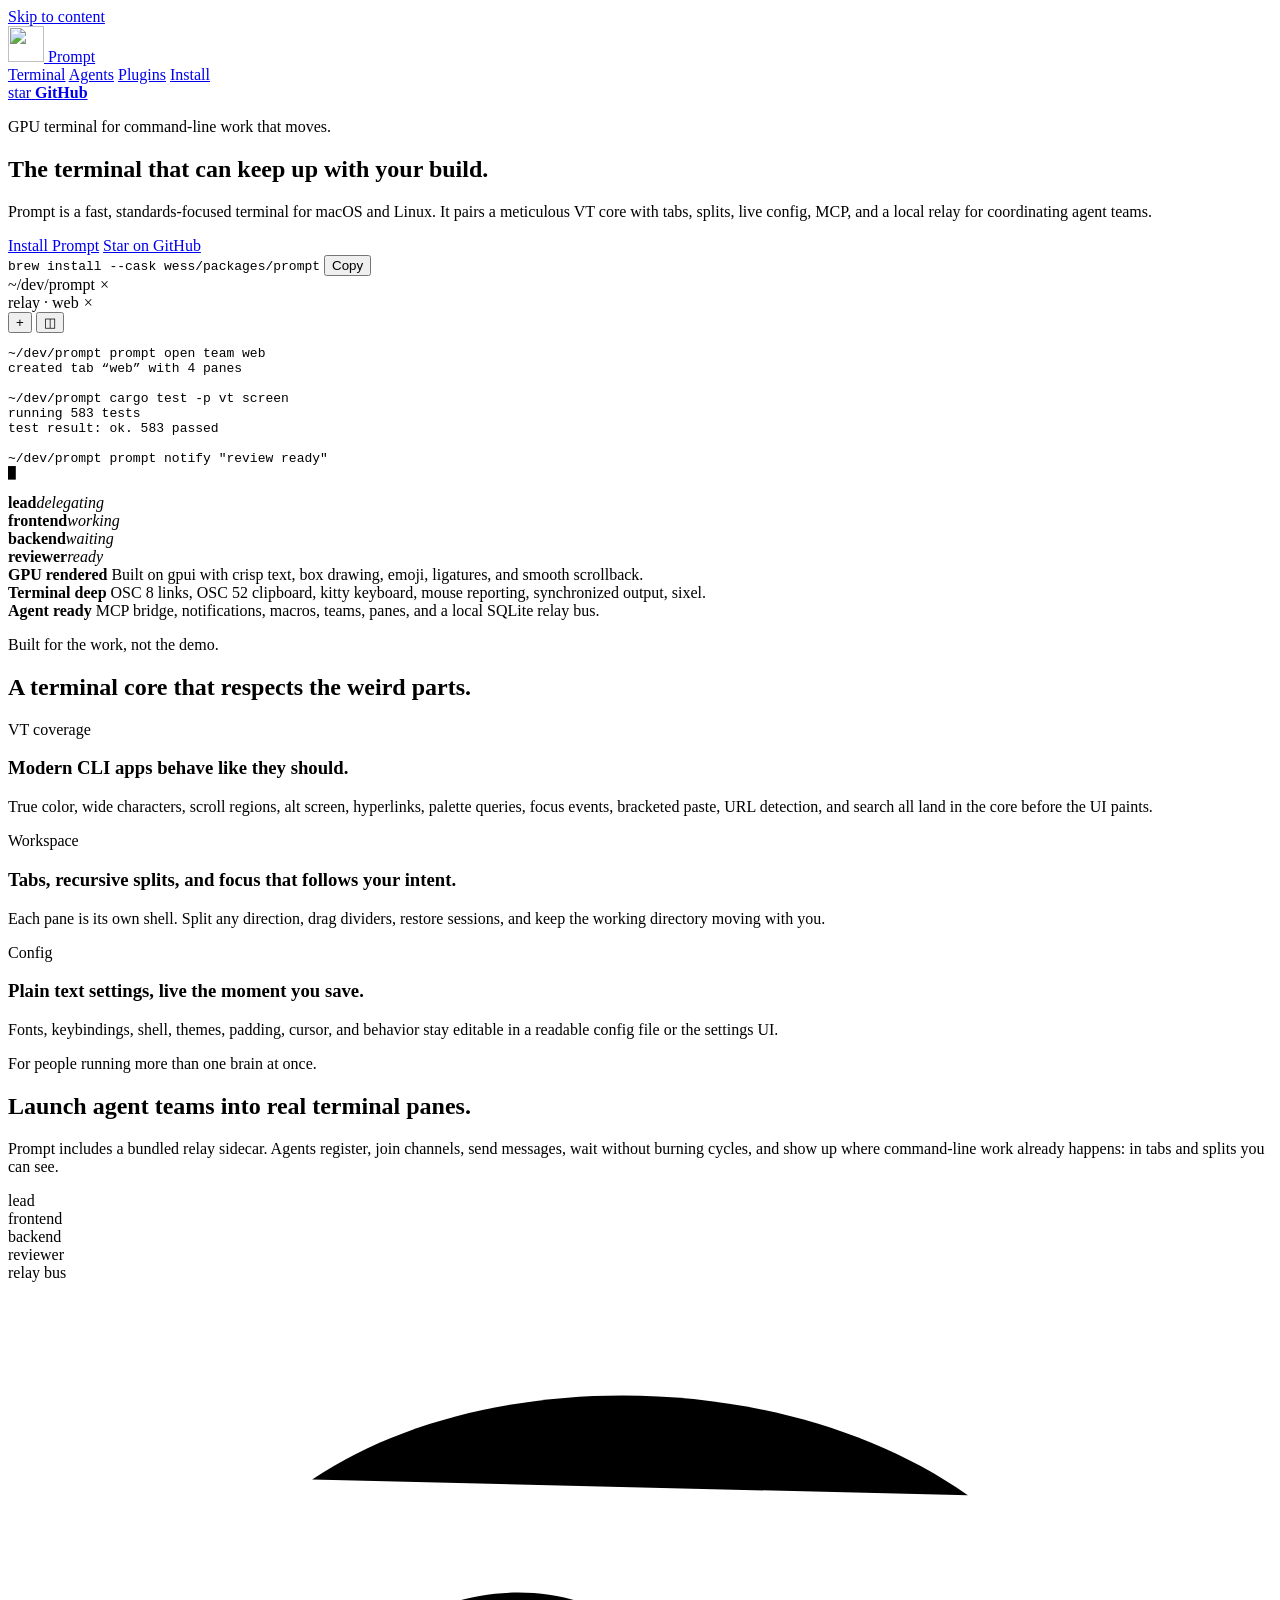
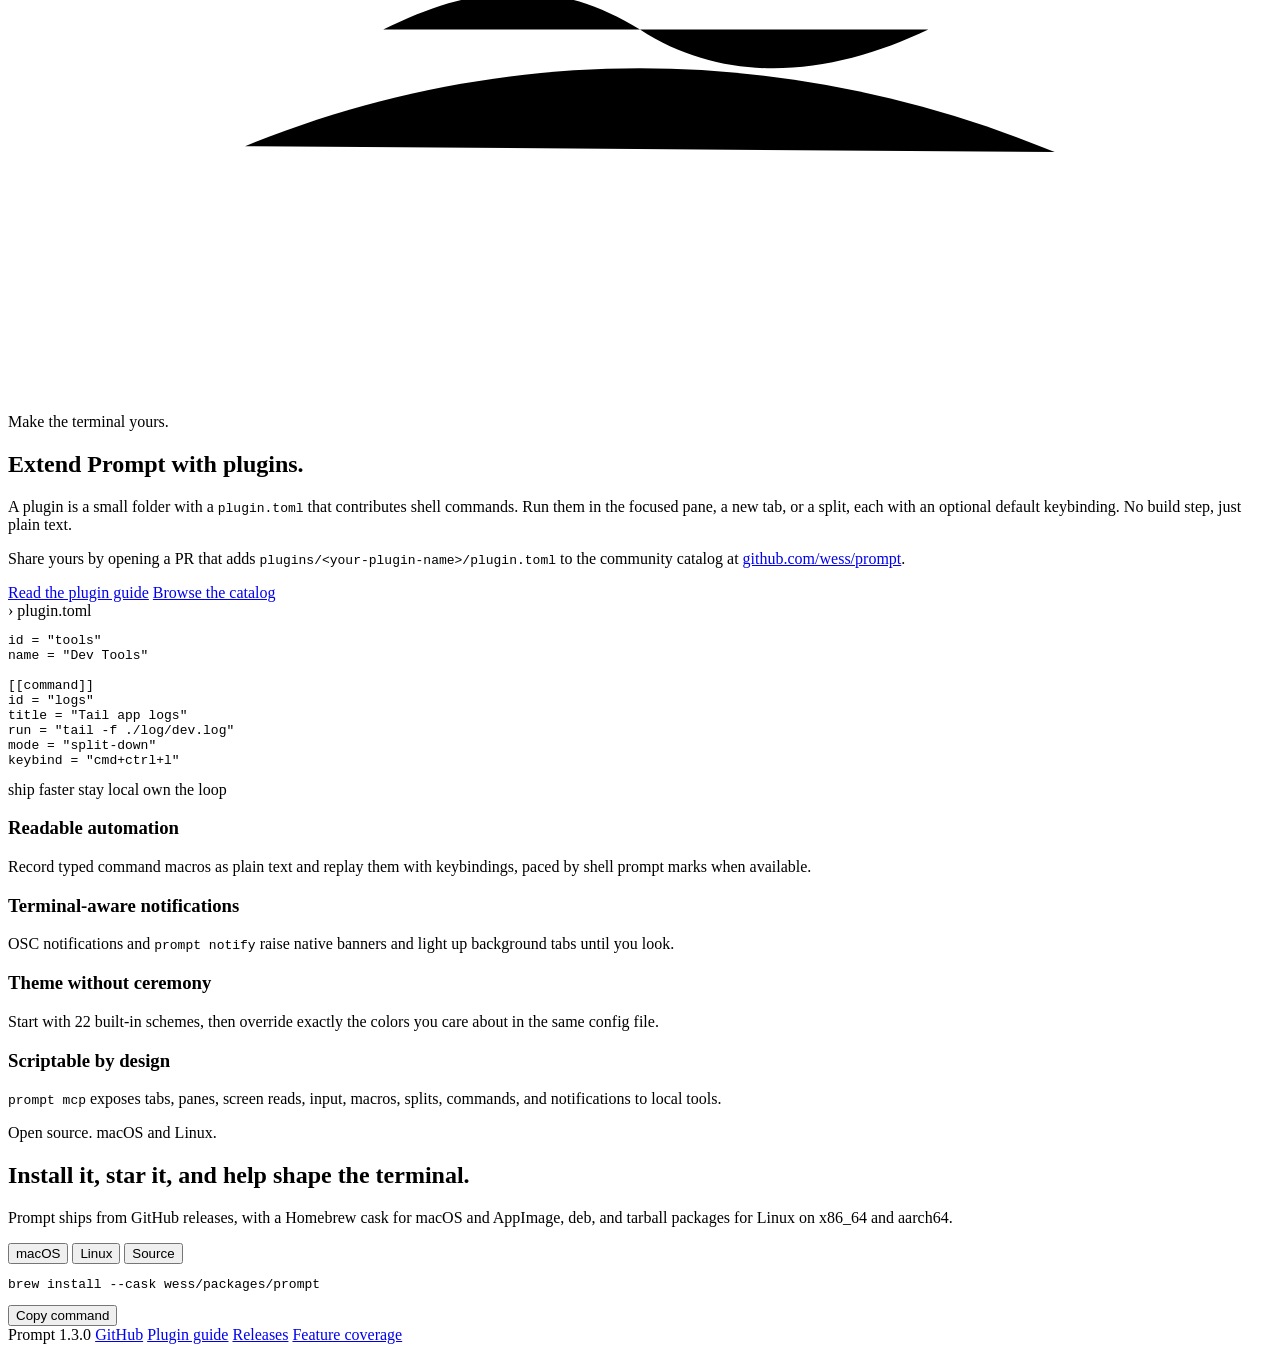
==== docs/index.html @ c94ed2b8 "Release 1.3.0: guise UI, IPC plugin system + catalog, Plugins panel, cmd+P quick-open, Prompt Design" ====
<!doctype html>
<html lang="en">
  <head>
    <meta charset="utf-8">
    <meta name="viewport" content="width=device-width, initial-scale=1">
    <title>Prompt - GPU terminal for builders and agent teams</title>
    <meta
      name="description"
      content="Prompt is a fast GPU-accelerated terminal for macOS and Linux with splits, themes, MCP, and a local agent mesh."
    >
    <meta property="og:title" content="Prompt - a terminal for builders and agent teams">
    <meta
      property="og:description"
      content="GPU rendering, meticulous VT support, live config, MCP, and a local relay for agent teams."
    >
    <meta property="og:type" content="website">
    <meta name="theme-color" content="#05070c">
    <link rel="icon" href="icon.png">
    <link rel="apple-touch-icon" href="icon.png">
    <link rel="stylesheet" href="style.css">
  </head>
  <body>
    <a class="skip" href="#main">Skip to content</a>
    <header class="nav" aria-label="Primary navigation">
      <a class="brand" href="#top" aria-label="Prompt home">
        <img class="brandmark" src="icon.png" alt="" width="36" height="36">
        <span>Prompt</span>
      </a>
      <nav class="navlinks" aria-label="Site">
        <a href="#terminal">Terminal</a>
        <a href="#agents">Agents</a>
        <a href="#plugins">Plugins</a>
        <a href="#install">Install</a>
      </nav>
      <a class="navstar" href="https://github.com/wess/prompt" data-star-link>
        <span aria-hidden="true">star</span>
        <strong data-star-count>GitHub</strong>
      </a>
    </header>

    <main id="main">
      <section class="hero" id="top">
        <div class="herobeams" aria-hidden="true">
          <span></span>
          <span></span>
          <span></span>
        </div>
        <div class="herocopy">
          <p class="kicker">GPU terminal for command-line work that moves.</p>
          <h1>The terminal that can keep up with your build.</h1>
          <p class="lede">
            Prompt is a fast, standards-focused terminal for macOS and Linux.
            It pairs a meticulous VT core with tabs, splits, live config, MCP,
            and a local relay for coordinating agent teams.
          </p>
          <div class="actions" aria-label="Primary actions">
            <a class="button primary" href="#install">Install Prompt</a>
            <a class="button secondary" href="https://github.com/wess/prompt" data-star-link>Star on GitHub</a>
          </div>
          <div class="terminalbar" aria-label="Install command">
            <code>brew install --cask wess/packages/prompt</code>
            <button type="button" data-copy="brew install --cask wess/packages/prompt">Copy</button>
          </div>
        </div>
        <div class="productstage" aria-label="Prompt terminal workspace preview">
          <div class="stageglow" aria-hidden="true"></div>
          <div class="workspacewindow">
            <div class="windowbar">
              <div class="traffic" aria-hidden="true"><span></span><span></span><span></span></div>
              <div class="tabstrip" role="tablist" aria-label="Open tabs">
                <div class="tab active" role="tab" aria-selected="true">
                  <span>~/dev/prompt</span>
                  <i class="tabclose" aria-hidden="true">×</i>
                </div>
                <div class="tab attention" role="tab" aria-selected="false">
                  <i class="tabdot" aria-hidden="true"></i>
                  <span>relay · web</span>
                  <i class="tabclose" aria-hidden="true">×</i>
                </div>
              </div>
              <div class="tabactions" aria-label="Tab actions">
                <button class="tabbtn" type="button" aria-label="New">+</button>
                <button class="tabbtn" type="button" aria-label="Split into column">◫</button>
              </div>
            </div>
            <div class="workspacegrid">
              <section class="terminalpane" aria-label="Terminal session preview">
                <pre><code><span class="prompt">~/dev/prompt</span> <span class="cmd">prompt open team web</span>
<span class="ok">created tab “web” with 4 panes</span>

<span class="prompt">~/dev/prompt</span> <span class="cmd">cargo test -p vt screen</span>
running 583 tests
<span class="ok">test result: ok. 583 passed</span>

<span class="prompt">~/dev/prompt</span> <span class="cmd">prompt notify "review ready"</span>
<span class="cursor">█</span></code></pre>
              </section>
              <aside class="agentpane" aria-label="Agent relay activity">
                <div class="agentrow lead"><span></span><strong>lead</strong><em>delegating</em></div>
                <div class="agentrow frontend"><span></span><strong>frontend</strong><em>working</em></div>
                <div class="agentrow backend"><span></span><strong>backend</strong><em>waiting</em></div>
                <div class="agentrow reviewer"><span></span><strong>reviewer</strong><em>ready</em></div>
              </aside>
            </div>
            <div class="flowline one" aria-hidden="true"></div>
            <div class="flowline two" aria-hidden="true"></div>
            <div class="flowline three" aria-hidden="true"></div>
          </div>
        </div>
      </section>

      <section class="proof" aria-label="Product proof points">
        <div>
          <strong>GPU rendered</strong>
          <span>Built on gpui with crisp text, box drawing, emoji, ligatures, and smooth scrollback.</span>
        </div>
        <div>
          <strong>Terminal deep</strong>
          <span>OSC 8 links, OSC 52 clipboard, kitty keyboard, mouse reporting, synchronized output, sixel.</span>
        </div>
        <div>
          <strong>Agent ready</strong>
          <span>MCP bridge, notifications, macros, teams, panes, and a local SQLite relay bus.</span>
        </div>
      </section>

      <section class="terminalsection" id="terminal">
        <div class="sectionhead">
          <p class="kicker">Built for the work, not the demo.</p>
          <h2>A terminal core that respects the weird parts.</h2>
        </div>
        <div class="featureflow">
          <article class="featurewide">
            <p class="label">VT coverage</p>
            <h3>Modern CLI apps behave like they should.</h3>
            <p>
              True color, wide characters, scroll regions, alt screen,
              hyperlinks, palette queries, focus events, bracketed paste, URL
              detection, and search all land in the core before the UI paints.
            </p>
          </article>
          <article>
            <p class="label">Workspace</p>
            <h3>Tabs, recursive splits, and focus that follows your intent.</h3>
            <p>Each pane is its own shell. Split any direction, drag dividers, restore sessions, and keep the working directory moving with you.</p>
          </article>
          <article>
            <p class="label">Config</p>
            <h3>Plain text settings, live the moment you save.</h3>
            <p>Fonts, keybindings, shell, themes, padding, cursor, and behavior stay editable in a readable config file or the settings UI.</p>
          </article>
        </div>
      </section>

      <section class="agentsection" id="agents">
        <div class="agentcopy">
          <p class="kicker">For people running more than one brain at once.</p>
          <h2>Launch agent teams into real terminal panes.</h2>
          <p>
            Prompt includes a bundled relay sidecar. Agents register, join
            channels, send messages, wait without burning cycles, and show up
            where command-line work already happens: in tabs and splits you can
            see.
          </p>
        </div>
        <div class="mesh" aria-label="Relay mesh diagram">
          <div class="node lead">lead</div>
          <div class="node frontend">frontend</div>
          <div class="node backend">backend</div>
          <div class="node reviewer">reviewer</div>
          <div class="bus">relay bus</div>
          <svg viewBox="0 0 640 360" role="img" aria-label="Agents connected through a local relay bus">
            <path d="M154 100 C240 42 392 42 486 108"></path>
            <path d="M120 235 C250 182 394 182 530 238"></path>
            <path d="M320 82 L320 176"></path>
            <path d="M320 216 L320 292"></path>
            <path d="M190 176 C238 152 278 150 320 176 C366 206 420 198 466 176"></path>
          </svg>
        </div>
      </section>

      <section class="pluginsection" id="plugins">
        <div class="plugincopy">
          <p class="kicker">Make the terminal yours.</p>
          <h2>Extend Prompt with plugins.</h2>
          <p class="lede">
            A plugin is a small folder with a <code>plugin.toml</code> that
            contributes shell commands. Run them in the focused pane, a new tab,
            or a split, each with an optional default keybinding. No build step,
            just plain text.
          </p>
          <p>
            Share yours by opening a PR that adds
            <code>plugins/&lt;your-plugin-name&gt;/plugin.toml</code> to the
            community catalog at
            <a href="https://github.com/wess/prompt">github.com/wess/prompt</a>.
          </p>
          <div class="actions" aria-label="Plugin actions">
            <a class="button primary" href="plugins.html">Read the plugin guide</a>
            <a class="button secondary" href="https://github.com/wess/prompt/tree/main/plugins">Browse the catalog</a>
          </div>
        </div>
        <div class="plugincard" aria-label="Example plugin.toml">
          <div class="cardlabel"><span aria-hidden="true">›</span> plugin.toml</div>
          <pre><code>id = "tools"
name = "Dev Tools"

[[command]]
id = "logs"
title = "Tail app logs"
run = "tail -f ./log/dev.log"
mode = "split-down"
keybind = "cmd+ctrl+l"</code></pre>
        </div>
      </section>

      <section class="details" aria-label="Prompt features">
        <div class="rail">
          <span>ship faster</span>
          <span>stay local</span>
          <span>own the loop</span>
        </div>
        <div class="detailgrid">
          <article>
            <h3>Readable automation</h3>
            <p>Record typed command macros as plain text and replay them with keybindings, paced by shell prompt marks when available.</p>
          </article>
          <article>
            <h3>Terminal-aware notifications</h3>
            <p>OSC notifications and <code>prompt notify</code> raise native banners and light up background tabs until you look.</p>
          </article>
          <article>
            <h3>Theme without ceremony</h3>
            <p>Start with 22 built-in schemes, then override exactly the colors you care about in the same config file.</p>
          </article>
          <article>
            <h3>Scriptable by design</h3>
            <p><code>prompt mcp</code> exposes tabs, panes, screen reads, input, macros, splits, commands, and notifications to local tools.</p>
          </article>
        </div>
      </section>

      <section class="install" id="install">
        <div>
          <p class="kicker">Open source. macOS and Linux.</p>
          <h2>Install it, star it, and help shape the terminal.</h2>
          <p>
            Prompt ships from GitHub releases, with a Homebrew cask for macOS
            and AppImage, deb, and tarball packages for Linux on x86_64 and
            aarch64.
          </p>
        </div>
        <div class="installpanel">
          <div class="installtabs" role="tablist" aria-label="Install options">
            <button class="active" type="button" data-install-tab="mac">macOS</button>
            <button type="button" data-install-tab="linux">Linux</button>
            <button type="button" data-install-tab="source">Source</button>
          </div>
          <pre aria-live="polite"><code data-install-code>brew install --cask wess/packages/prompt</code></pre>
          <button class="copywide" type="button" data-copy="brew install --cask wess/packages/prompt">Copy command</button>
        </div>
      </section>
    </main>

    <footer class="footer">
      <span>Prompt 1.3.0</span>
      <a href="https://github.com/wess/prompt">GitHub</a>
      <a href="plugins.html">Plugin guide</a>
      <a href="https://github.com/wess/prompt/releases">Releases</a>
      <a href="https://github.com/wess/prompt/blob/main/docs/parity.md">Feature coverage</a>
    </footer>

    <script type="module" src="script.js"></script>
  </body>
</html>
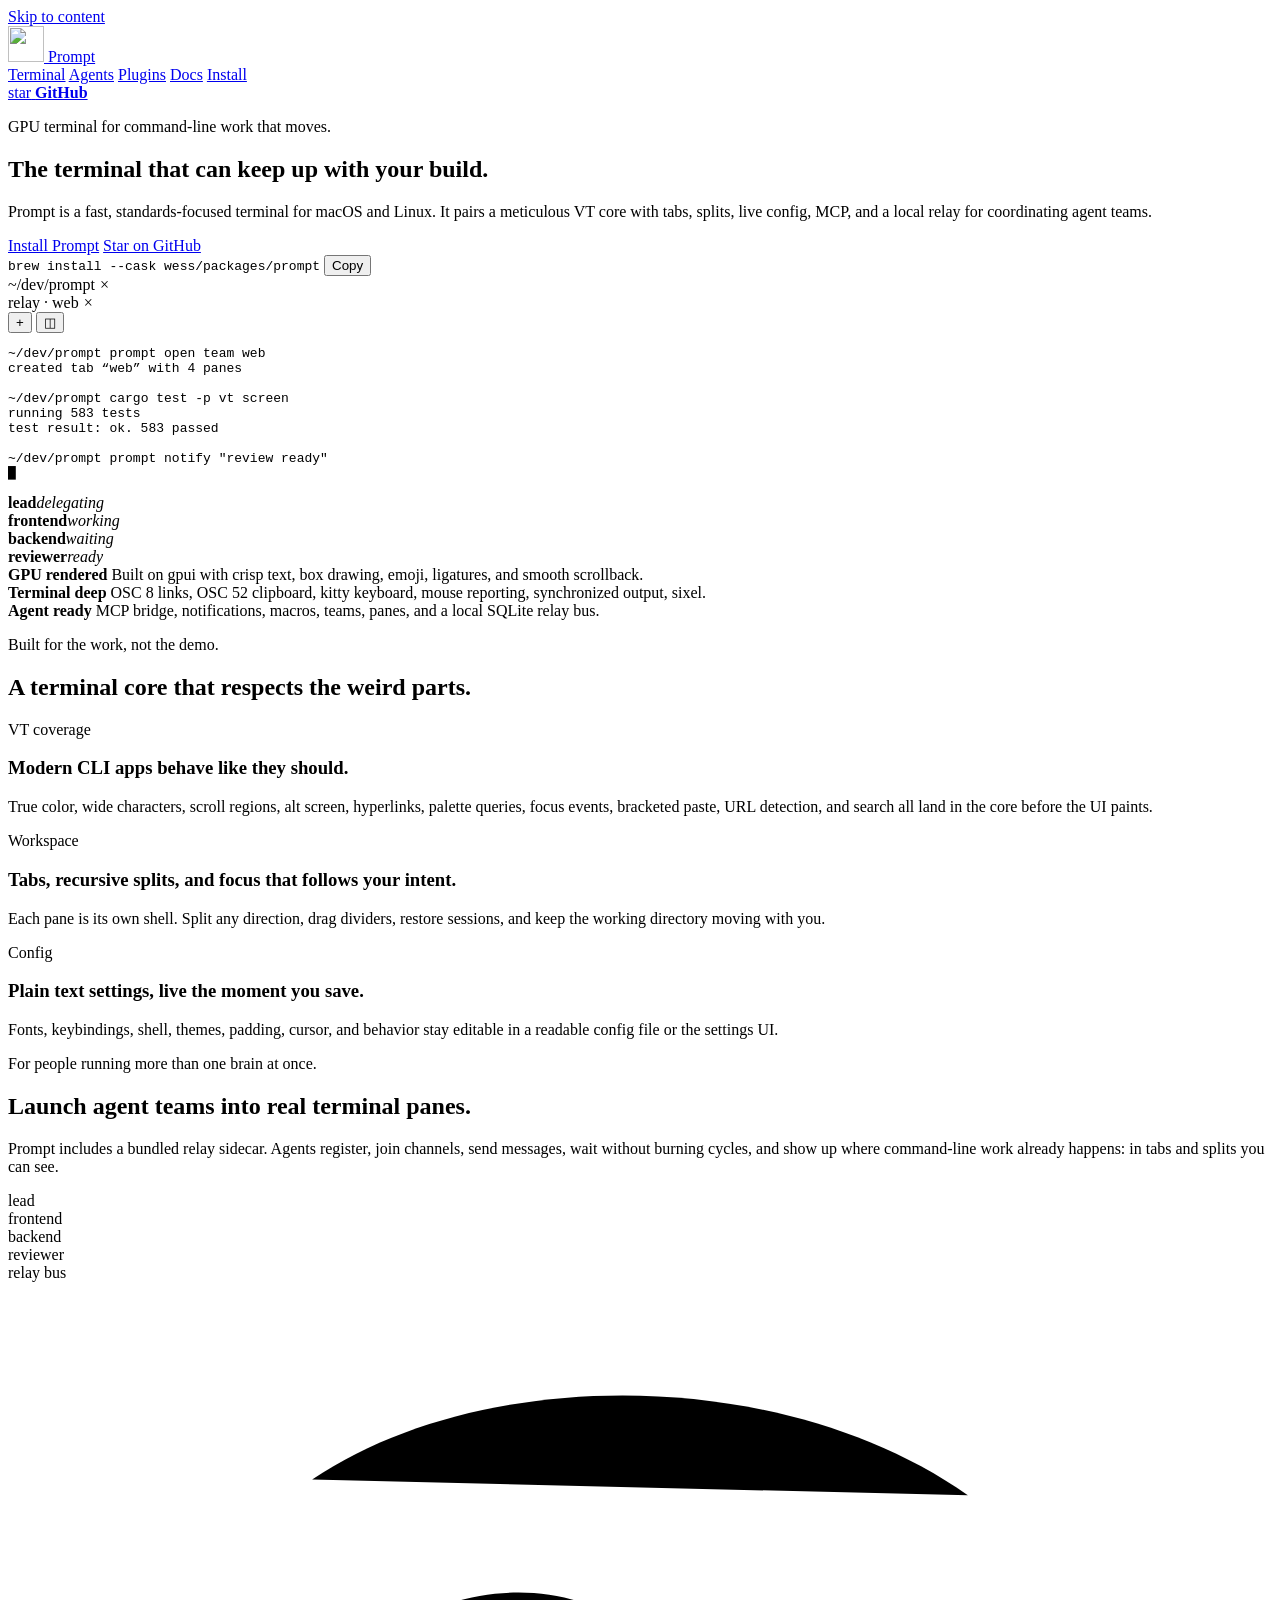
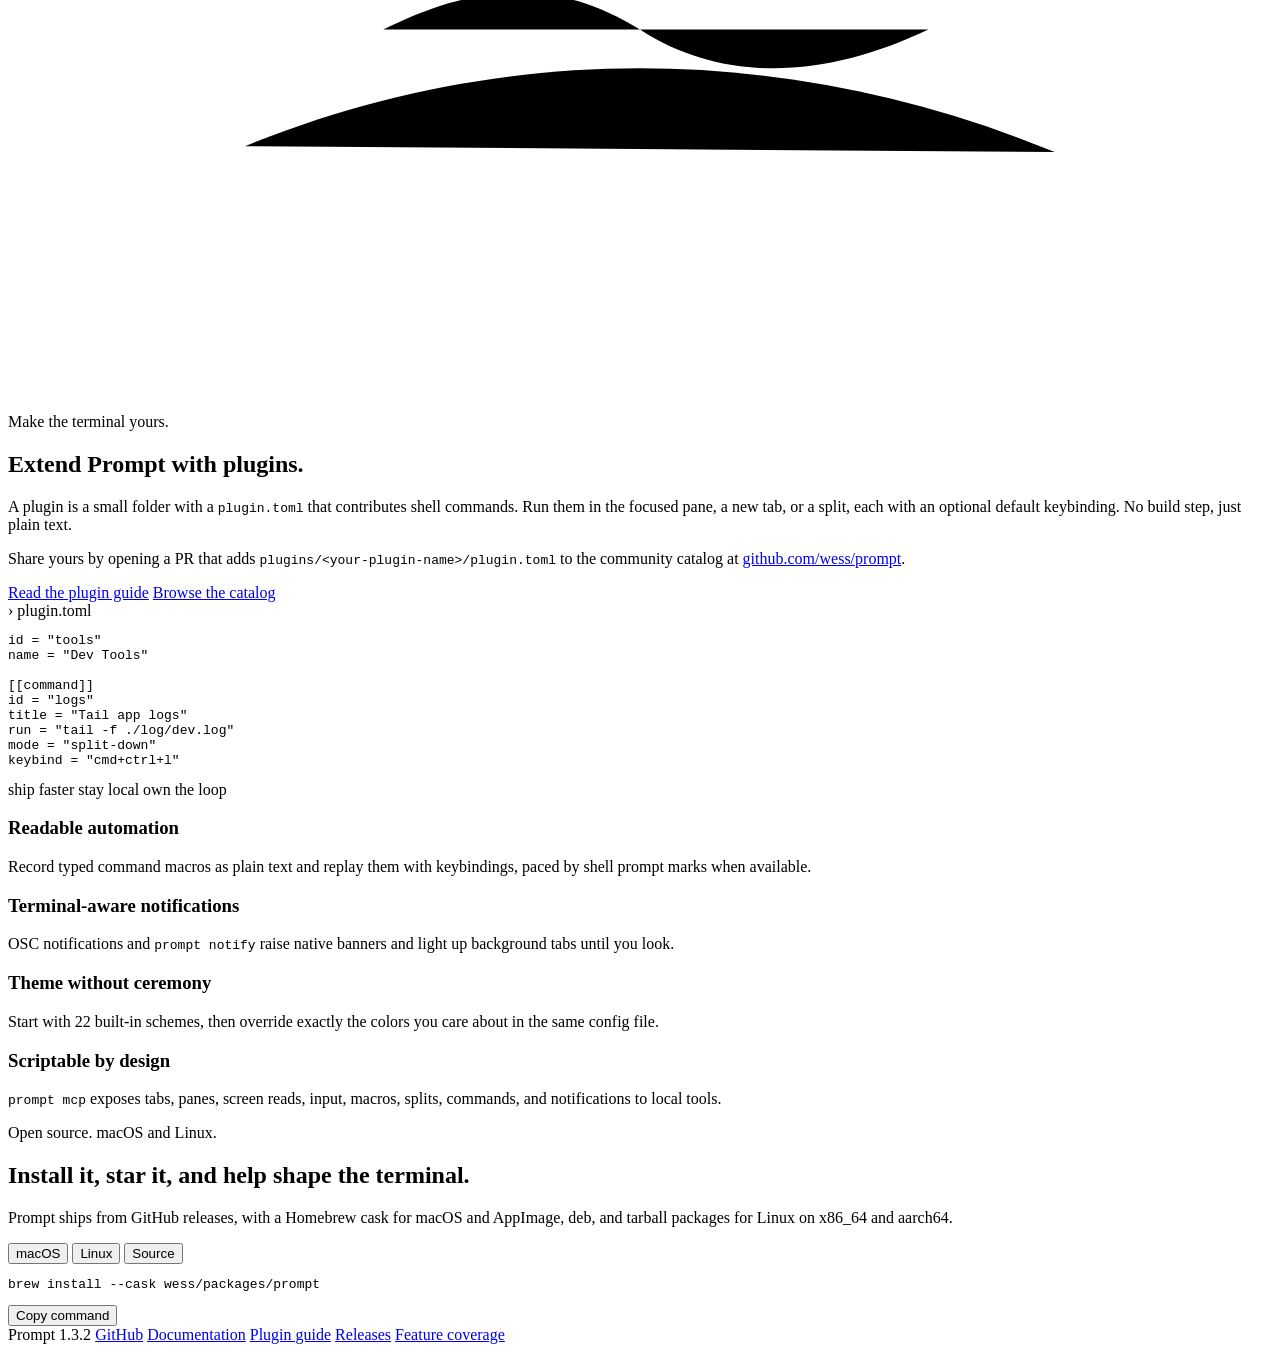
==== commit 318d4179: "Release 1.3.2: word-granularity keyboard selection (cmd+shift+arrow)" ====
--- a/docs/index.html
+++ b/docs/index.html
@@ -30,6 +30,7 @@
         <a href="#terminal">Terminal</a>
         <a href="#agents">Agents</a>
         <a href="#plugins">Plugins</a>
+        <a href="docs.html">Docs</a>
         <a href="#install">Install</a>
       </nav>
       <a class="navstar" href="https://github.com/wess/prompt" data-star-link>
@@ -263,11 +264,12 @@
     </main>
 
     <footer class="footer">
-      <span>Prompt 1.3.0</span>
+      <span>Prompt 1.3.2</span>
       <a href="https://github.com/wess/prompt">GitHub</a>
+      <a href="docs.html">Documentation</a>
       <a href="plugins.html">Plugin guide</a>
       <a href="https://github.com/wess/prompt/releases">Releases</a>
-      <a href="https://github.com/wess/prompt/blob/main/docs/parity.md">Feature coverage</a>
+      <a href="coverage.html">Feature coverage</a>
     </footer>
 
     <script type="module" src="script.js"></script>
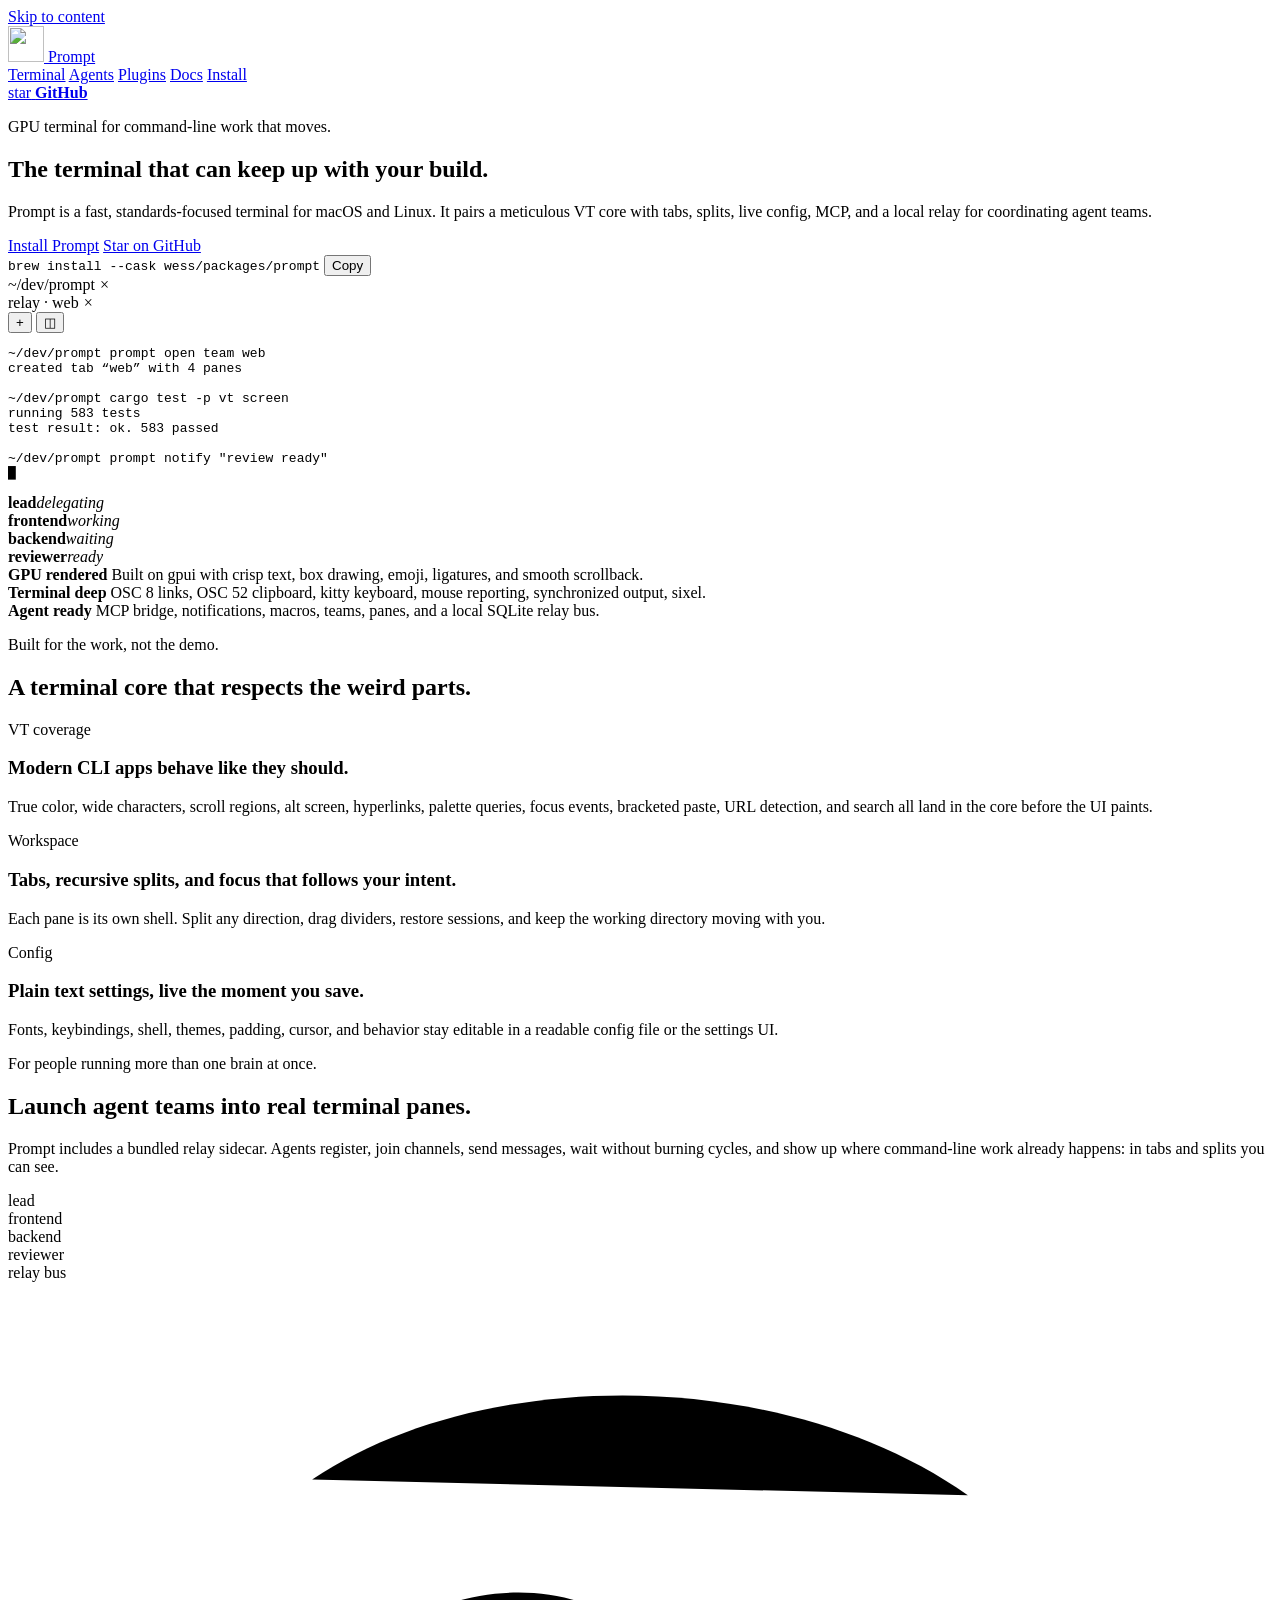
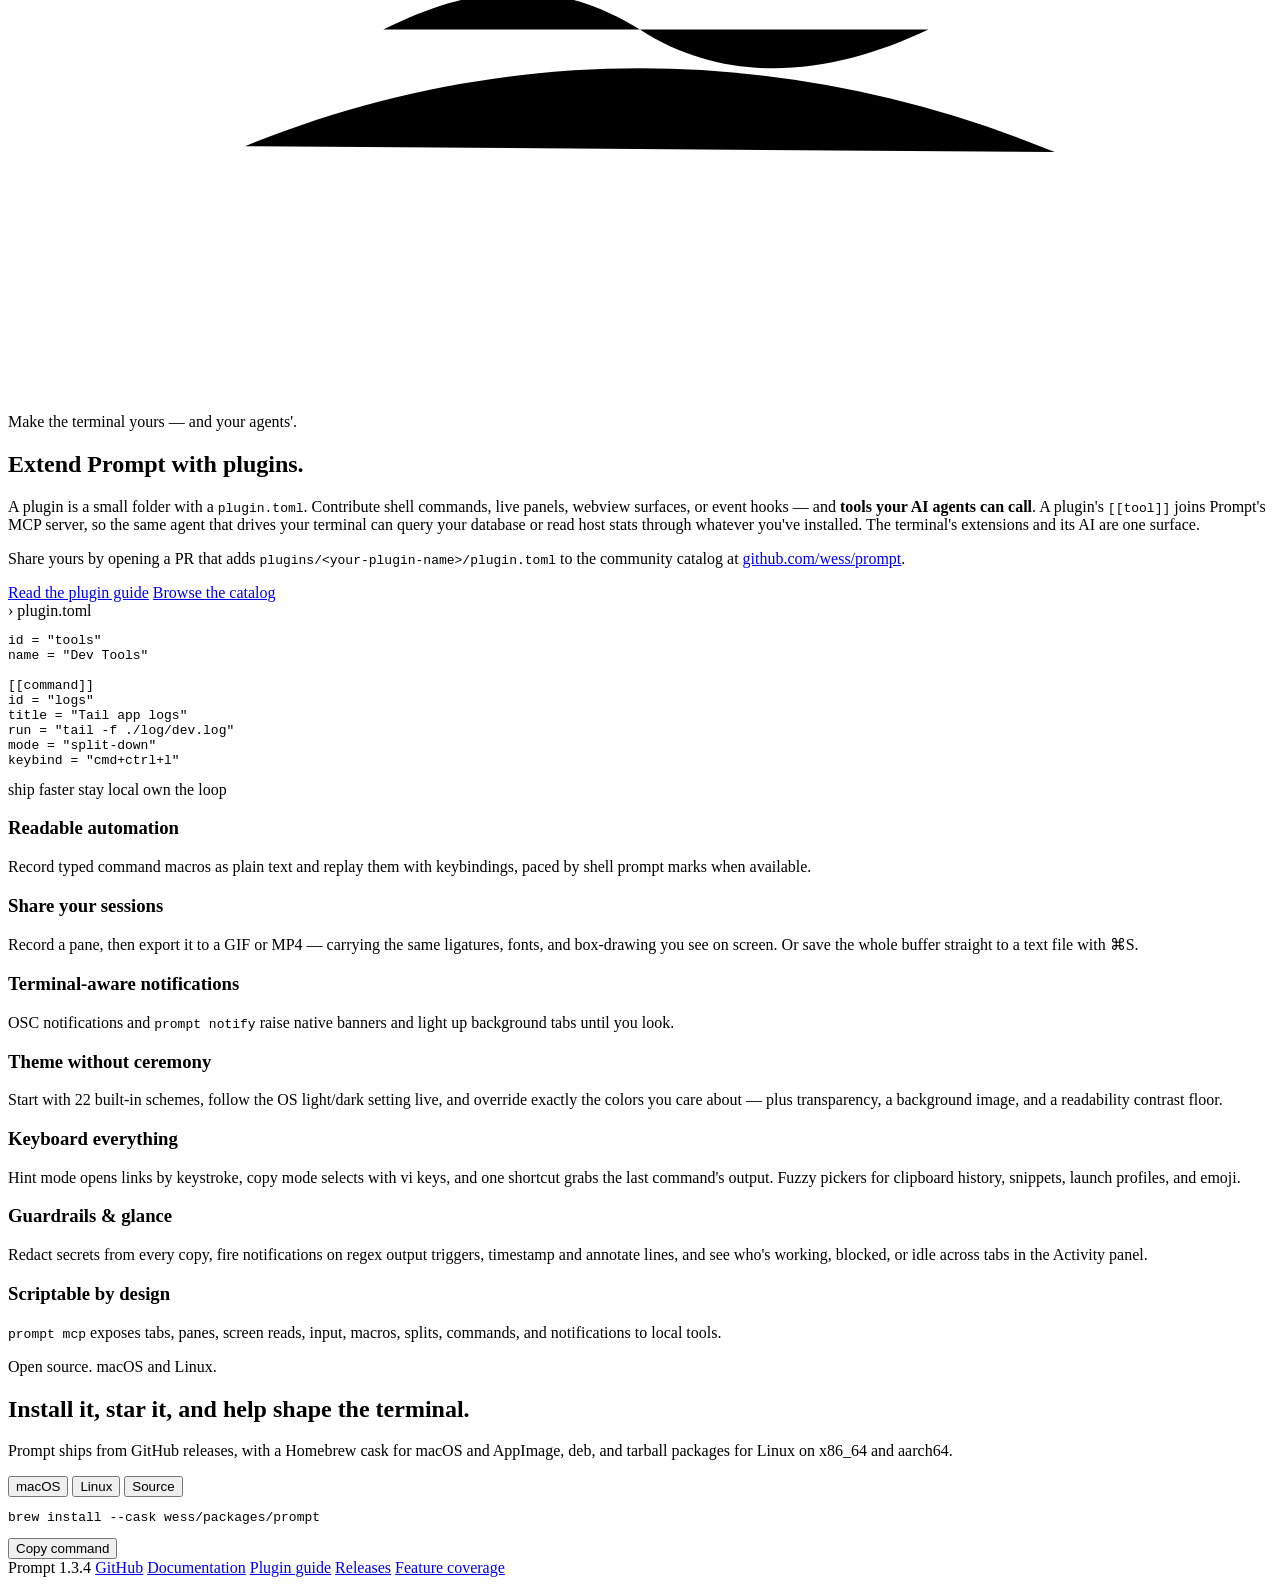
==== commit bb71772d: "docs(site): surface agent-native plugins across the site Landing page (agent-callable tools in the p" ====
--- a/docs/index.html
+++ b/docs/index.html
@@ -182,13 +182,16 @@
 
       <section class="pluginsection" id="plugins">
         <div class="plugincopy">
-          <p class="kicker">Make the terminal yours.</p>
+          <p class="kicker">Make the terminal yours — and your agents'.</p>
           <h2>Extend Prompt with plugins.</h2>
           <p class="lede">
-            A plugin is a small folder with a <code>plugin.toml</code> that
-            contributes shell commands. Run them in the focused pane, a new tab,
-            or a split, each with an optional default keybinding. No build step,
-            just plain text.
+            A plugin is a small folder with a <code>plugin.toml</code>. Contribute
+            shell commands, live panels, webview surfaces, or event hooks — and
+            <strong>tools your AI agents can call</strong>. A plugin's
+            <code>[[tool]]</code> joins Prompt's MCP server, so the same agent that
+            drives your terminal can query your database or read host stats through
+            whatever you've installed. The terminal's extensions and its AI are one
+            surface.
           </p>
           <p>
             Share yours by opening a PR that adds
@@ -227,12 +230,24 @@
             <p>Record typed command macros as plain text and replay them with keybindings, paced by shell prompt marks when available.</p>
           </article>
           <article>
+            <h3>Share your sessions</h3>
+            <p>Record a pane, then export it to a GIF or MP4 — carrying the same ligatures, fonts, and box-drawing you see on screen. Or save the whole buffer straight to a text file with ⌘S.</p>
+          </article>
+          <article>
             <h3>Terminal-aware notifications</h3>
             <p>OSC notifications and <code>prompt notify</code> raise native banners and light up background tabs until you look.</p>
           </article>
           <article>
             <h3>Theme without ceremony</h3>
-            <p>Start with 22 built-in schemes, then override exactly the colors you care about in the same config file.</p>
+            <p>Start with 22 built-in schemes, follow the OS light/dark setting live, and override exactly the colors you care about — plus transparency, a background image, and a readability contrast floor.</p>
+          </article>
+          <article>
+            <h3>Keyboard everything</h3>
+            <p>Hint mode opens links by keystroke, copy mode selects with vi keys, and one shortcut grabs the last command's output. Fuzzy pickers for clipboard history, snippets, launch profiles, and emoji.</p>
+          </article>
+          <article>
+            <h3>Guardrails &amp; glance</h3>
+            <p>Redact secrets from every copy, fire notifications on regex output triggers, timestamp and annotate lines, and see who's working, blocked, or idle across tabs in the Activity panel.</p>
           </article>
           <article>
             <h3>Scriptable by design</h3>
@@ -264,7 +279,7 @@
     </main>
 
     <footer class="footer">
-      <span>Prompt 1.3.2</span>
+      <span>Prompt 1.3.4</span>
       <a href="https://github.com/wess/prompt">GitHub</a>
       <a href="docs.html">Documentation</a>
       <a href="plugins.html">Plugin guide</a>
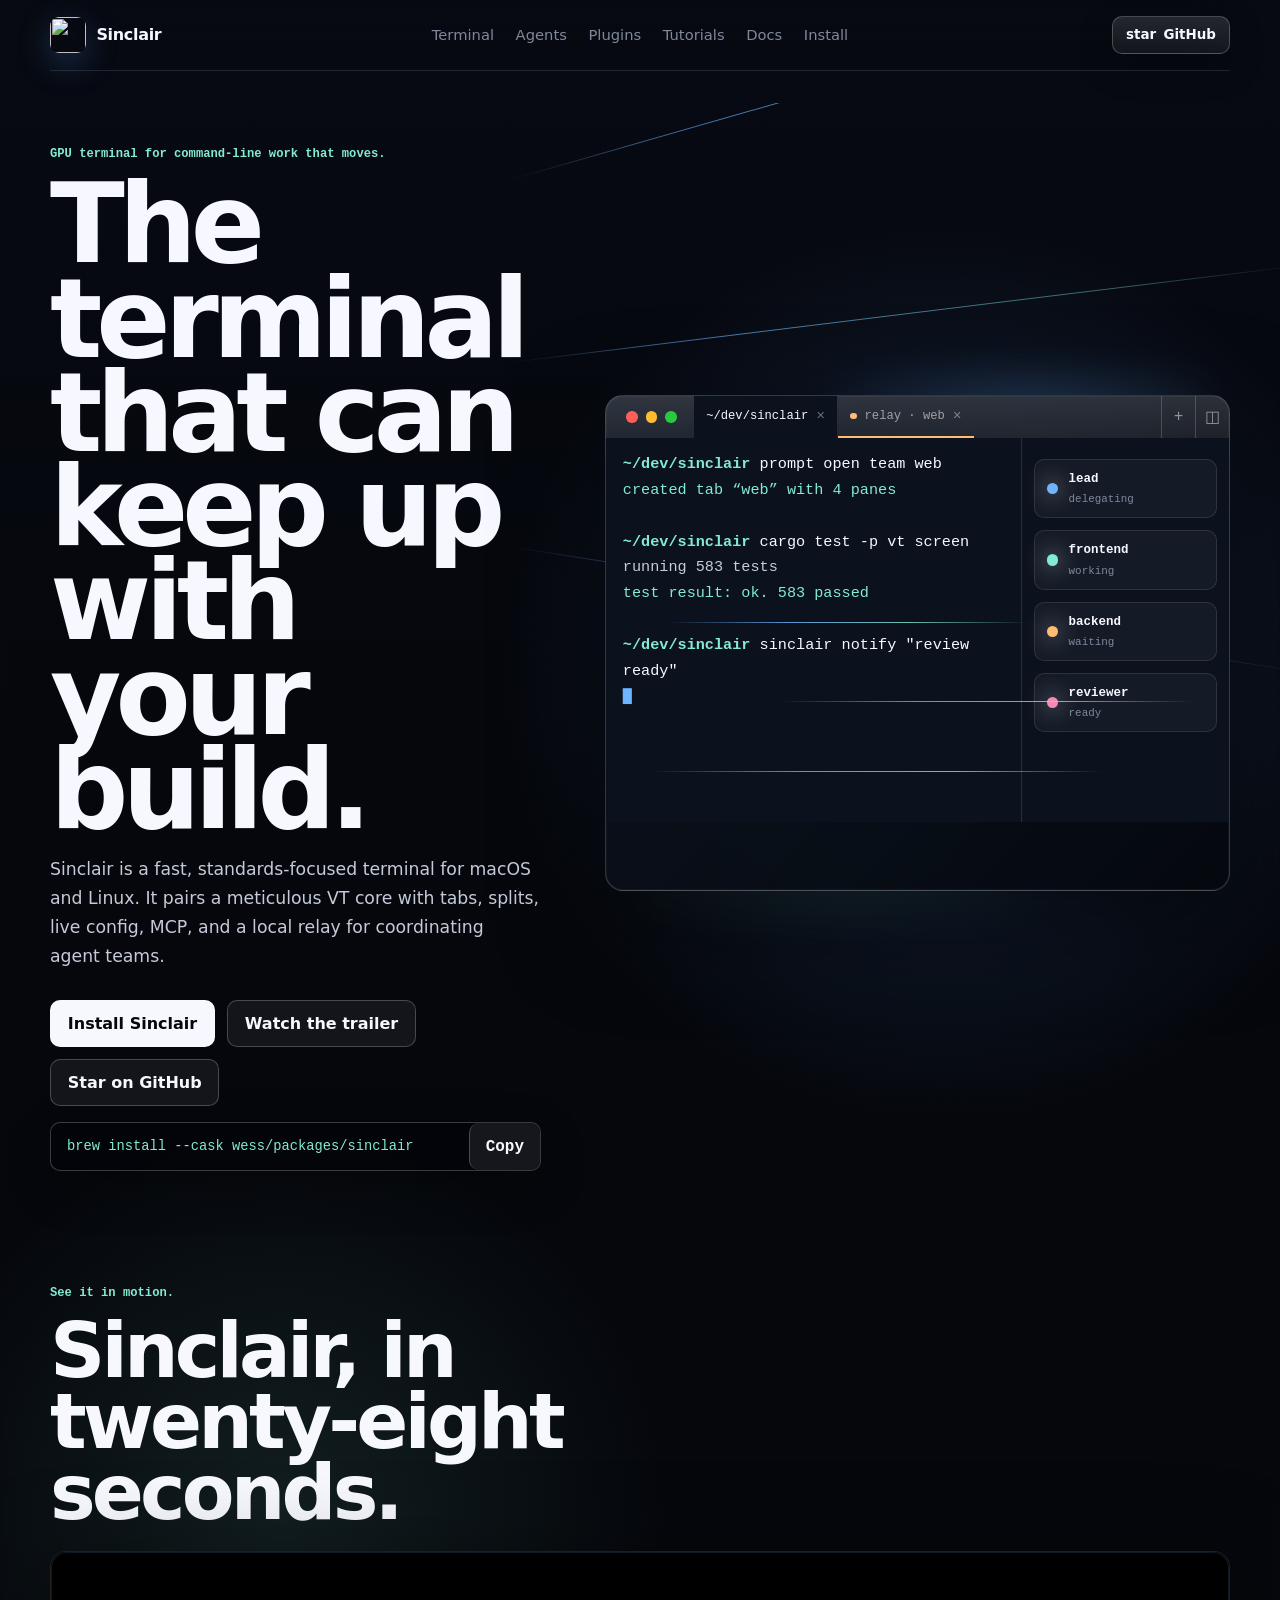
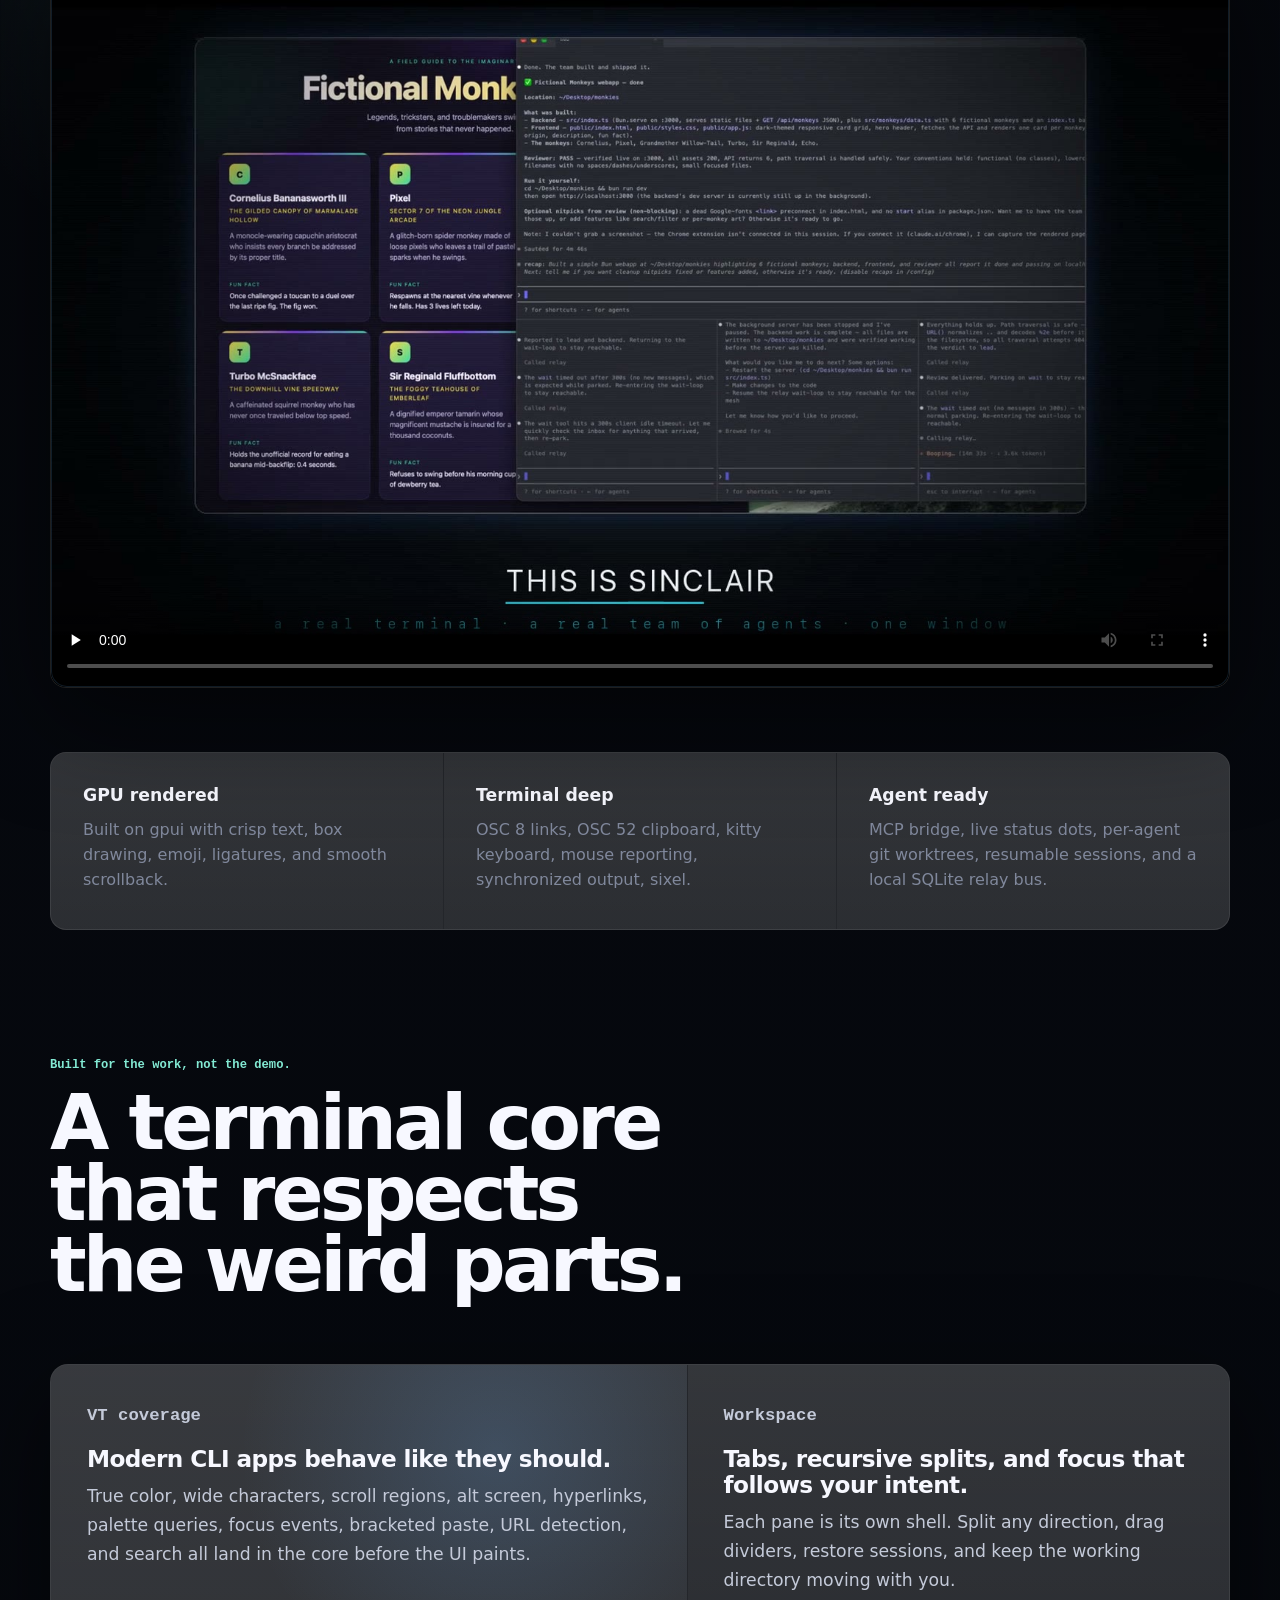
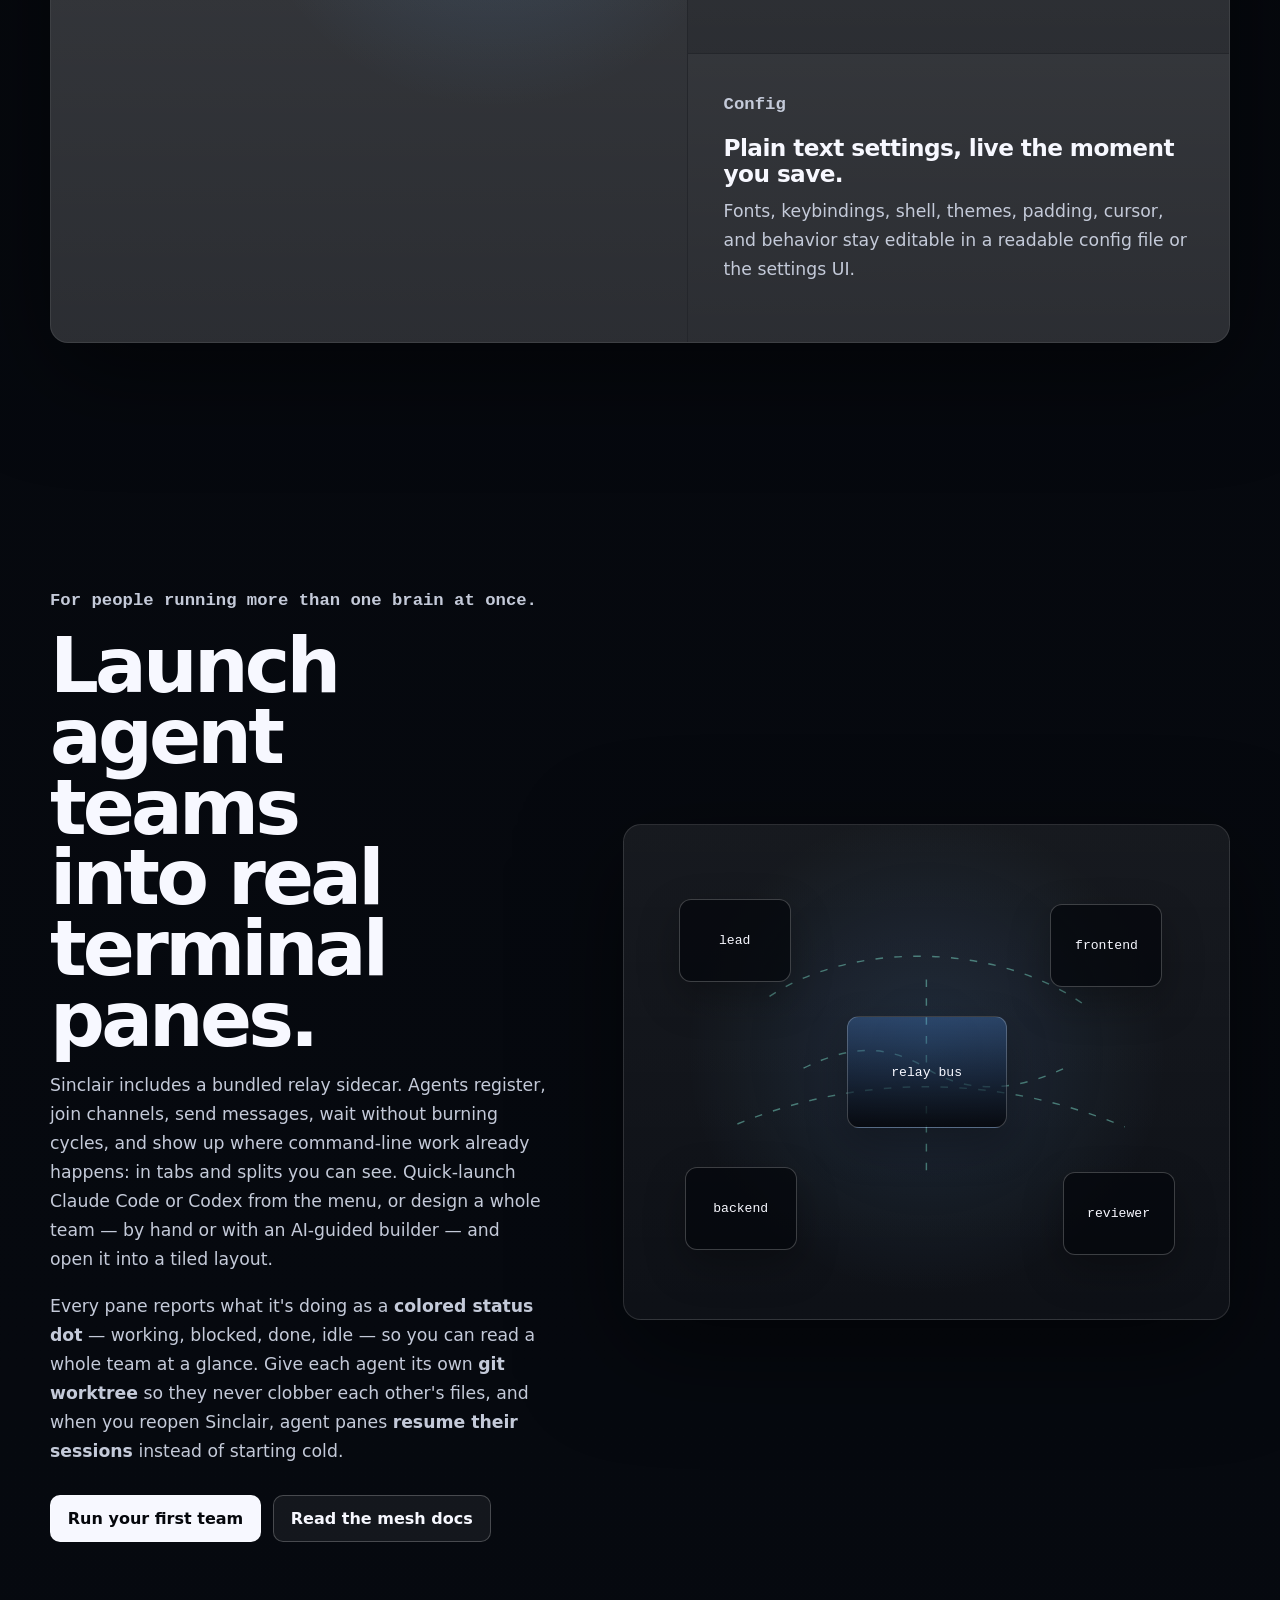
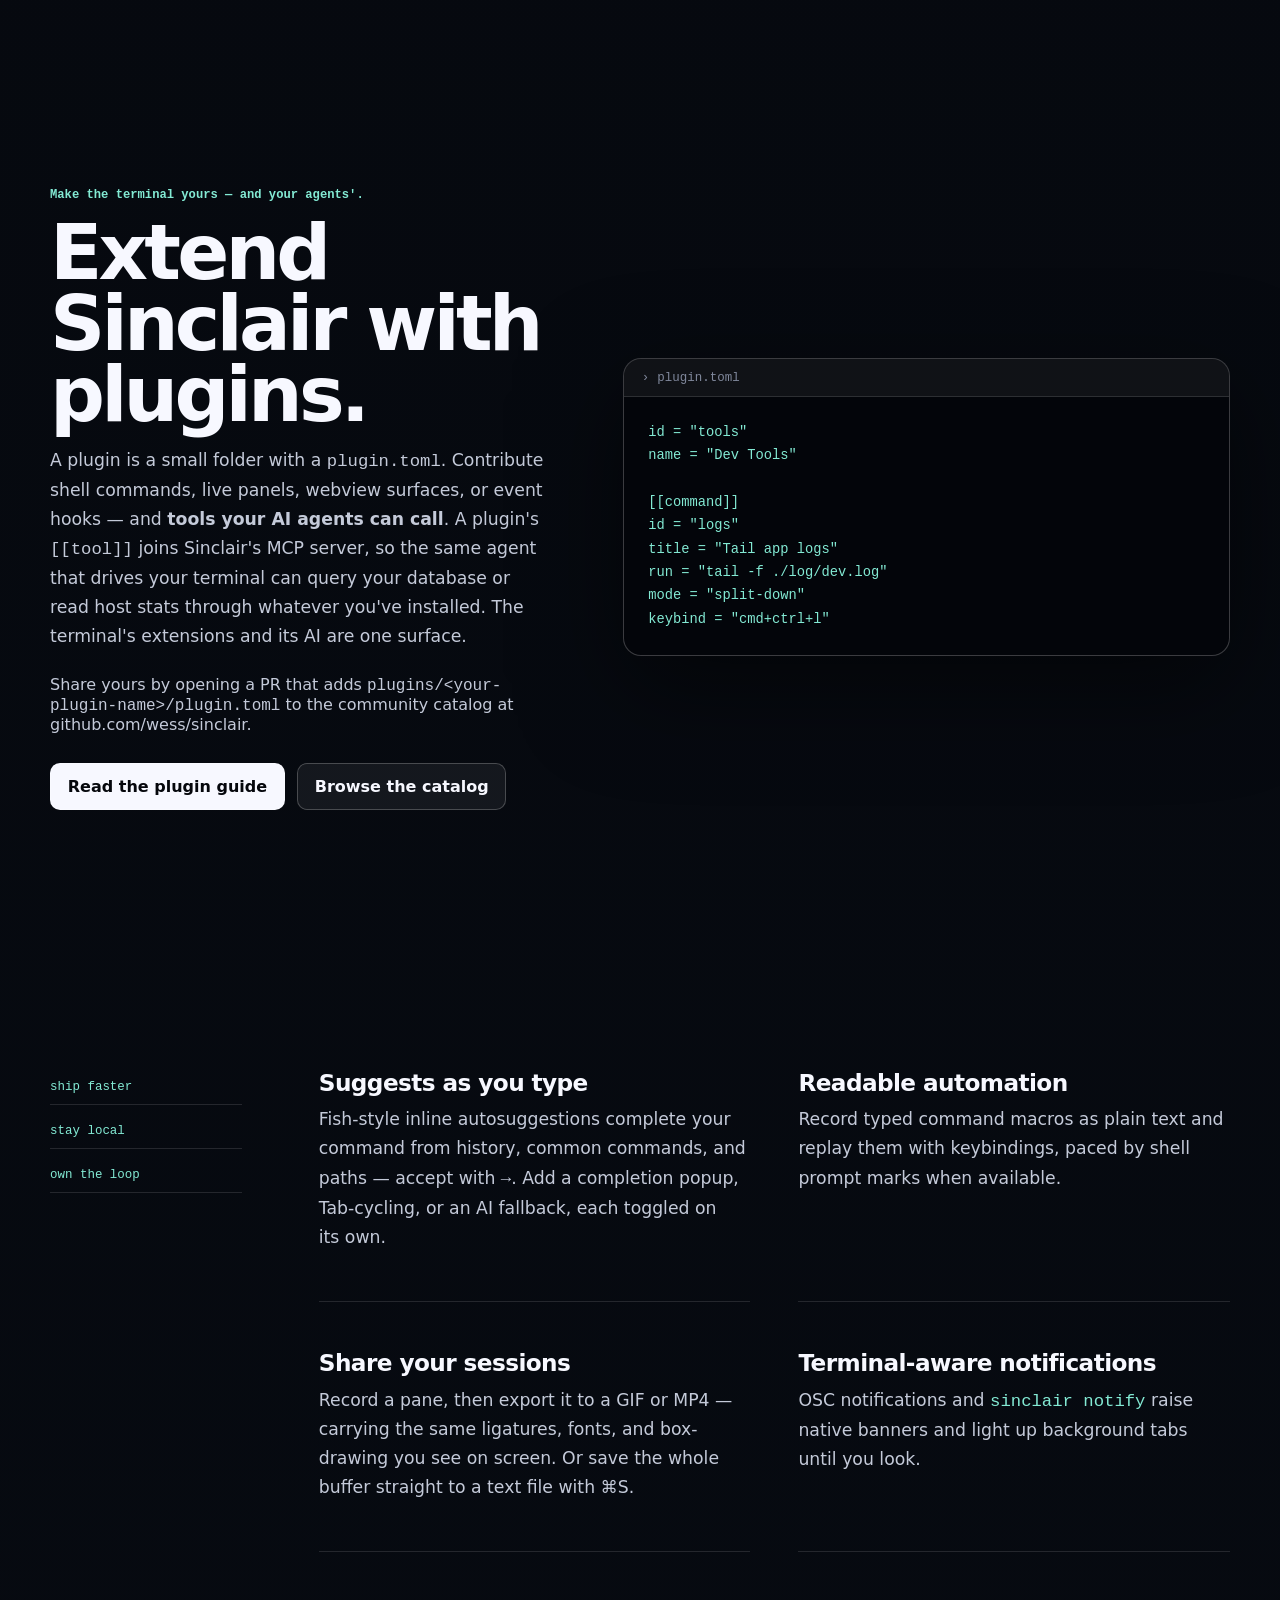
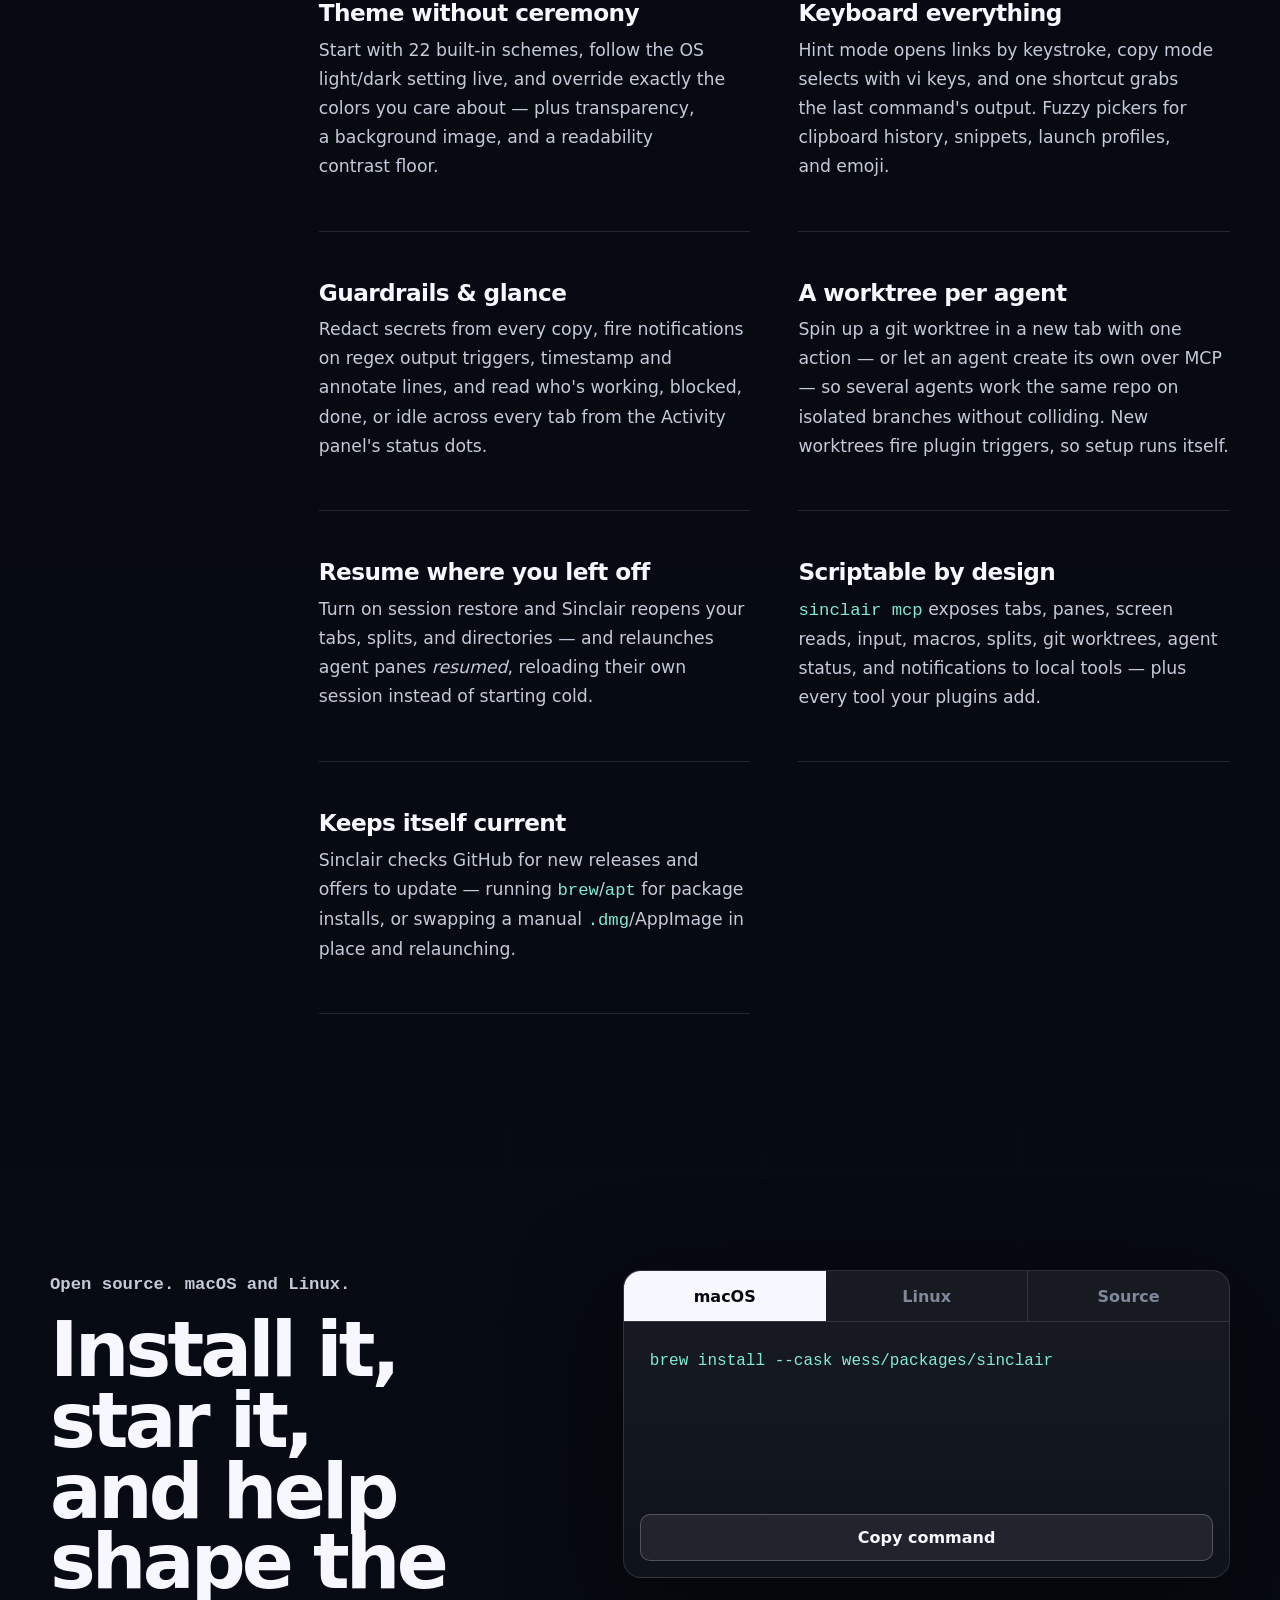
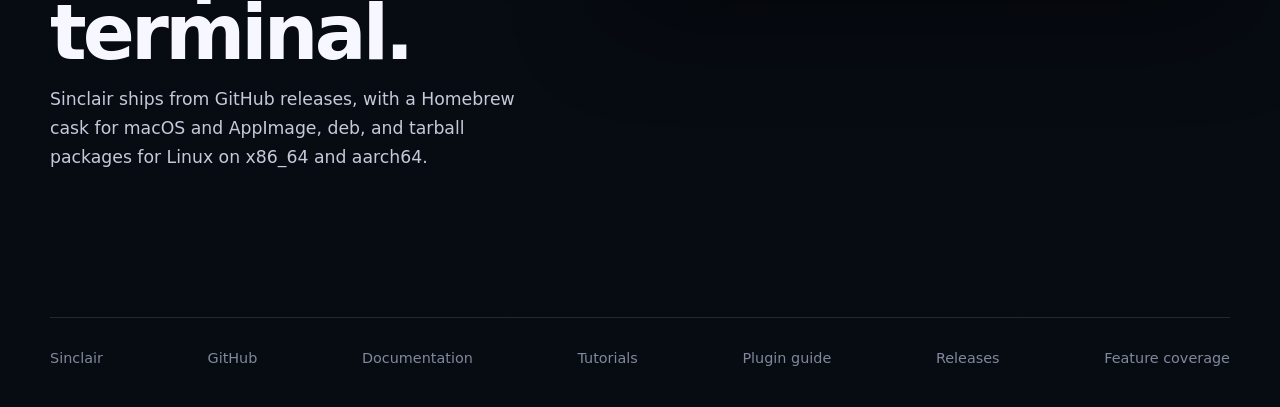
==== commit a6630ec7: "site: add the Sinclair trailer to the landing page Embed a scored 28s trailer in a new "Watch" secti" ====
--- a/docs/index.html
+++ b/docs/index.html
@@ -3,12 +3,12 @@
   <head>
     <meta charset="utf-8">
     <meta name="viewport" content="width=device-width, initial-scale=1">
-    <title>Prompt - GPU terminal for builders and agent teams</title>
+    <title>Sinclair - GPU terminal for builders and agent teams</title>
     <meta
       name="description"
-      content="Prompt is a fast GPU-accelerated terminal for macOS and Linux with splits, themes, MCP, and a local agent mesh."
+      content="Sinclair is a fast GPU-accelerated terminal for macOS and Linux with splits, themes, MCP, and a local agent mesh."
     >
-    <meta property="og:title" content="Prompt - a terminal for builders and agent teams">
+    <meta property="og:title" content="Sinclair - a terminal for builders and agent teams">
     <meta
       property="og:description"
       content="GPU rendering, meticulous VT support, live config, MCP, and a local relay for agent teams."
@@ -22,18 +22,19 @@
   <body>
     <a class="skip" href="#main">Skip to content</a>
     <header class="nav" aria-label="Primary navigation">
-      <a class="brand" href="#top" aria-label="Prompt home">
+      <a class="brand" href="#top" aria-label="Sinclair home">
         <img class="brandmark" src="icon.png" alt="" width="36" height="36">
-        <span>Prompt</span>
+        <span>Sinclair</span>
       </a>
       <nav class="navlinks" aria-label="Site">
         <a href="#terminal">Terminal</a>
         <a href="#agents">Agents</a>
         <a href="#plugins">Plugins</a>
+        <a href="tutorials.html">Tutorials</a>
         <a href="docs.html">Docs</a>
         <a href="#install">Install</a>
       </nav>
-      <a class="navstar" href="https://github.com/wess/prompt" data-star-link>
+      <a class="navstar" href="https://github.com/wess/sinclair" data-star-link>
         <span aria-hidden="true">star</span>
         <strong data-star-count>GitHub</strong>
       </a>
@@ -50,27 +51,28 @@
           <p class="kicker">GPU terminal for command-line work that moves.</p>
           <h1>The terminal that can keep up with your build.</h1>
           <p class="lede">
-            Prompt is a fast, standards-focused terminal for macOS and Linux.
+            Sinclair is a fast, standards-focused terminal for macOS and Linux.
             It pairs a meticulous VT core with tabs, splits, live config, MCP,
             and a local relay for coordinating agent teams.
           </p>
           <div class="actions" aria-label="Primary actions">
-            <a class="button primary" href="#install">Install Prompt</a>
-            <a class="button secondary" href="https://github.com/wess/prompt" data-star-link>Star on GitHub</a>
+            <a class="button primary" href="#install">Install Sinclair</a>
+            <a class="button secondary" href="#watch">Watch the trailer</a>
+            <a class="button secondary" href="https://github.com/wess/sinclair" data-star-link>Star on GitHub</a>
           </div>
           <div class="terminalbar" aria-label="Install command">
-            <code>brew install --cask wess/packages/prompt</code>
-            <button type="button" data-copy="brew install --cask wess/packages/prompt">Copy</button>
-          </div>
-        </div>
-        <div class="productstage" aria-label="Prompt terminal workspace preview">
+            <code>brew install --cask wess/packages/sinclair</code>
+            <button type="button" data-copy="brew install --cask wess/packages/sinclair">Copy</button>
+          </div>
+        </div>
+        <div class="productstage" aria-label="Sinclair terminal workspace preview">
           <div class="stageglow" aria-hidden="true"></div>
           <div class="workspacewindow">
             <div class="windowbar">
               <div class="traffic" aria-hidden="true"><span></span><span></span><span></span></div>
               <div class="tabstrip" role="tablist" aria-label="Open tabs">
                 <div class="tab active" role="tab" aria-selected="true">
-                  <span>~/dev/prompt</span>
+                  <span>~/dev/sinclair</span>
                   <i class="tabclose" aria-hidden="true">×</i>
                 </div>
                 <div class="tab attention" role="tab" aria-selected="false">
@@ -86,14 +88,14 @@
             </div>
             <div class="workspacegrid">
               <section class="terminalpane" aria-label="Terminal session preview">
-                <pre><code><span class="prompt">~/dev/prompt</span> <span class="cmd">prompt open team web</span>
+                <pre><code><span class="prompt">~/dev/sinclair</span> <span class="cmd">prompt open team web</span>
 <span class="ok">created tab “web” with 4 panes</span>
 
-<span class="prompt">~/dev/prompt</span> <span class="cmd">cargo test -p vt screen</span>
+<span class="prompt">~/dev/sinclair</span> <span class="cmd">cargo test -p vt screen</span>
 running 583 tests
 <span class="ok">test result: ok. 583 passed</span>
 
-<span class="prompt">~/dev/prompt</span> <span class="cmd">prompt notify "review ready"</span>
+<span class="prompt">~/dev/sinclair</span> <span class="cmd">sinclair notify "review ready"</span>
 <span class="cursor">█</span></code></pre>
               </section>
               <aside class="agentpane" aria-label="Agent relay activity">
@@ -110,6 +112,20 @@
         </div>
       </section>
 
+      <section class="trailer" id="watch" aria-label="Sinclair trailer">
+        <div class="sectionhead">
+          <p class="kicker">See it in motion.</p>
+          <h2>Sinclair, in twenty-eight seconds.</h2>
+        </div>
+        <div class="trailerframe">
+          <video controls preload="none" playsinline poster="trailerposter.jpg">
+            <source src="trailer.mp4" type="video/mp4">
+            Your browser can’t play embedded video.
+            <a href="trailer.mp4">Download the trailer</a>.
+          </video>
+        </div>
+      </section>
+
       <section class="proof" aria-label="Product proof points">
         <div>
           <strong>GPU rendered</strong>
@@ -121,7 +137,7 @@
         </div>
         <div>
           <strong>Agent ready</strong>
-          <span>MCP bridge, notifications, macros, teams, panes, and a local SQLite relay bus.</span>
+          <span>MCP bridge, live status dots, per-agent git worktrees, resumable sessions, and a local SQLite relay bus.</span>
         </div>
       </section>
 
@@ -158,11 +174,25 @@
           <p class="kicker">For people running more than one brain at once.</p>
           <h2>Launch agent teams into real terminal panes.</h2>
           <p>
-            Prompt includes a bundled relay sidecar. Agents register, join
+            Sinclair includes a bundled relay sidecar. Agents register, join
             channels, send messages, wait without burning cycles, and show up
             where command-line work already happens: in tabs and splits you can
-            see.
-          </p>
+            see. Quick-launch Claude Code or Codex from the menu, or design a
+            whole team — by hand or with an AI-guided builder — and open it into
+            a tiled layout.
+          </p>
+          <p>
+            Every pane reports what it's doing as a <strong>colored status
+            dot</strong> — working, blocked, done, idle — so you can read a whole
+            team at a glance. Give each agent its own <strong>git worktree</strong>
+            so they never clobber each other's files, and when you reopen Sinclair,
+            agent panes <strong>resume their sessions</strong> instead of starting
+            cold.
+          </p>
+          <div class="actions" aria-label="Agent actions">
+            <a class="button primary" href="agentteams.html">Run your first team</a>
+            <a class="button secondary" href="agents.html">Read the mesh docs</a>
+          </div>
         </div>
         <div class="mesh" aria-label="Relay mesh diagram">
           <div class="node lead">lead</div>
@@ -183,12 +213,12 @@
       <section class="pluginsection" id="plugins">
         <div class="plugincopy">
           <p class="kicker">Make the terminal yours — and your agents'.</p>
-          <h2>Extend Prompt with plugins.</h2>
+          <h2>Extend Sinclair with plugins.</h2>
           <p class="lede">
             A plugin is a small folder with a <code>plugin.toml</code>. Contribute
             shell commands, live panels, webview surfaces, or event hooks — and
             <strong>tools your AI agents can call</strong>. A plugin's
-            <code>[[tool]]</code> joins Prompt's MCP server, so the same agent that
+            <code>[[tool]]</code> joins Sinclair's MCP server, so the same agent that
             drives your terminal can query your database or read host stats through
             whatever you've installed. The terminal's extensions and its AI are one
             surface.
@@ -197,11 +227,11 @@
             Share yours by opening a PR that adds
             <code>plugins/&lt;your-plugin-name&gt;/plugin.toml</code> to the
             community catalog at
-            <a href="https://github.com/wess/prompt">github.com/wess/prompt</a>.
+            <a href="https://github.com/wess/sinclair">github.com/wess/sinclair</a>.
           </p>
           <div class="actions" aria-label="Plugin actions">
             <a class="button primary" href="plugins.html">Read the plugin guide</a>
-            <a class="button secondary" href="https://github.com/wess/prompt/tree/main/plugins">Browse the catalog</a>
+            <a class="button secondary" href="https://github.com/wess/sinclair/tree/main/plugins">Browse the catalog</a>
           </div>
         </div>
         <div class="plugincard" aria-label="Example plugin.toml">
@@ -218,7 +248,7 @@
         </div>
       </section>
 
-      <section class="details" aria-label="Prompt features">
+      <section class="details" aria-label="Sinclair features">
         <div class="rail">
           <span>ship faster</span>
           <span>stay local</span>
@@ -226,6 +256,10 @@
         </div>
         <div class="detailgrid">
           <article>
+            <h3>Suggests as you type</h3>
+            <p>Fish-style inline autosuggestions complete your command from history, common commands, and paths — accept with <kbd>→</kbd>. Add a completion popup, Tab-cycling, or an AI fallback, each toggled on its own.</p>
+          </article>
+          <article>
             <h3>Readable automation</h3>
             <p>Record typed command macros as plain text and replay them with keybindings, paced by shell prompt marks when available.</p>
           </article>
@@ -235,7 +269,7 @@
           </article>
           <article>
             <h3>Terminal-aware notifications</h3>
-            <p>OSC notifications and <code>prompt notify</code> raise native banners and light up background tabs until you look.</p>
+            <p>OSC notifications and <code>sinclair notify</code> raise native banners and light up background tabs until you look.</p>
           </article>
           <article>
             <h3>Theme without ceremony</h3>
@@ -247,11 +281,23 @@
           </article>
           <article>
             <h3>Guardrails &amp; glance</h3>
-            <p>Redact secrets from every copy, fire notifications on regex output triggers, timestamp and annotate lines, and see who's working, blocked, or idle across tabs in the Activity panel.</p>
+            <p>Redact secrets from every copy, fire notifications on regex output triggers, timestamp and annotate lines, and read who's working, blocked, done, or idle across every tab from the Activity panel's status dots.</p>
+          </article>
+          <article>
+            <h3>A worktree per agent</h3>
+            <p>Spin up a git worktree in a new tab with one action — or let an agent create its own over MCP — so several agents work the same repo on isolated branches without colliding. New worktrees fire plugin triggers, so setup runs itself.</p>
+          </article>
+          <article>
+            <h3>Resume where you left off</h3>
+            <p>Turn on session restore and Sinclair reopens your tabs, splits, and directories — and relaunches agent panes <em>resumed</em>, reloading their own session instead of starting cold.</p>
           </article>
           <article>
             <h3>Scriptable by design</h3>
-            <p><code>prompt mcp</code> exposes tabs, panes, screen reads, input, macros, splits, commands, and notifications to local tools.</p>
+            <p><code>sinclair mcp</code> exposes tabs, panes, screen reads, input, macros, splits, git worktrees, agent status, and notifications to local tools — plus every tool your plugins add.</p>
+          </article>
+          <article>
+            <h3>Keeps itself current</h3>
+            <p>Sinclair checks GitHub for new releases and offers to update — running <code>brew</code>/<code>apt</code> for package installs, or swapping a manual <code>.dmg</code>/AppImage in place and relaunching.</p>
           </article>
         </div>
       </section>
@@ -261,7 +307,7 @@
           <p class="kicker">Open source. macOS and Linux.</p>
           <h2>Install it, star it, and help shape the terminal.</h2>
           <p>
-            Prompt ships from GitHub releases, with a Homebrew cask for macOS
+            Sinclair ships from GitHub releases, with a Homebrew cask for macOS
             and AppImage, deb, and tarball packages for Linux on x86_64 and
             aarch64.
           </p>
@@ -272,18 +318,19 @@
             <button type="button" data-install-tab="linux">Linux</button>
             <button type="button" data-install-tab="source">Source</button>
           </div>
-          <pre aria-live="polite"><code data-install-code>brew install --cask wess/packages/prompt</code></pre>
-          <button class="copywide" type="button" data-copy="brew install --cask wess/packages/prompt">Copy command</button>
+          <pre aria-live="polite"><code data-install-code>brew install --cask wess/packages/sinclair</code></pre>
+          <button class="copywide" type="button" data-copy="brew install --cask wess/packages/sinclair">Copy command</button>
         </div>
       </section>
     </main>
 
     <footer class="footer">
-      <span>Prompt 1.3.4</span>
-      <a href="https://github.com/wess/prompt">GitHub</a>
+      <span>Sinclair</span>
+      <a href="https://github.com/wess/sinclair">GitHub</a>
       <a href="docs.html">Documentation</a>
+      <a href="tutorials.html">Tutorials</a>
       <a href="plugins.html">Plugin guide</a>
-      <a href="https://github.com/wess/prompt/releases">Releases</a>
+      <a href="https://github.com/wess/sinclair/releases">Releases</a>
       <a href="coverage.html">Feature coverage</a>
     </footer>
 
--- a/docs/style.css
+++ b/docs/style.css
@@ -0,0 +1,1404 @@
+:root {
+  color-scheme: dark;
+  --ink: #f7f8ff;
+  --text: #c4cad9;
+  --muted: #80889c;
+  --void: #05070c;
+  --deep: #080d16;
+  --panel: #0d1420;
+  --paneltwo: #111a2a;
+  --termbg: #0b111d;
+  --line: rgb(255 255 255 / 0.12);
+  --linehard: rgb(255 255 255 / 0.22);
+  --blue: #6eb4ff;
+  --bluehard: #4f95f4;
+  --mint: #83ead4;
+  --amber: #ffbd73;
+  --rose: #f68ab5;
+  --radius: 10px;
+  --max: 1180px;
+  --shadow: 0 30px 100px rgb(0 0 0 / 0.5);
+  font-family:
+    ui-sans-serif,
+    system-ui,
+    -apple-system,
+    BlinkMacSystemFont,
+    "Segoe UI",
+    sans-serif;
+  background: var(--void);
+  color: var(--text);
+}
+
+* {
+  box-sizing: border-box;
+}
+
+html {
+  scroll-behavior: smooth;
+}
+
+body {
+  margin: 0;
+  min-width: 320px;
+  overflow-x: hidden;
+  background:
+    radial-gradient(circle at 74% 8%, rgb(79 149 244 / 0.22), transparent 28rem),
+    radial-gradient(circle at 22% 18%, rgb(131 234 212 / 0.1), transparent 24rem),
+    linear-gradient(180deg, #070a12 0, #05070c 48rem, #070b12 100%);
+}
+
+body::before {
+  position: fixed;
+  inset: 0;
+  z-index: -1;
+  content: "";
+  pointer-events: none;
+  background:
+    linear-gradient(90deg, rgb(255 255 255 / 0.035) 1px, transparent 1px) 0 0 / 84px 84px,
+    linear-gradient(180deg, rgb(255 255 255 / 0.025) 1px, transparent 1px) 0 0 / 84px 84px;
+  mask-image: linear-gradient(to bottom, black, transparent 74%);
+}
+
+a {
+  color: inherit;
+  text-decoration: none;
+}
+
+button {
+  font: inherit;
+}
+
+code,
+pre,
+.kicker,
+.label,
+.terminalbar,
+.tabstrip,
+.tabactions,
+.agentrow,
+.rail,
+.node,
+.bus {
+  font-family: ui-monospace, SFMono-Regular, Menlo, Consolas, monospace;
+}
+
+.skip {
+  position: fixed;
+  left: 1rem;
+  top: 1rem;
+  z-index: 20;
+  padding: 0.7rem 0.9rem;
+  transform: translateY(-150%);
+  border: 1px solid var(--linehard);
+  border-radius: var(--radius);
+  background: var(--ink);
+  color: var(--void);
+}
+
+.skip:focus {
+  transform: translateY(0);
+}
+
+.nav {
+  position: sticky;
+  top: 0;
+  z-index: 20;
+  display: grid;
+  grid-template-columns: 1fr auto 1fr;
+  align-items: center;
+  gap: 1rem;
+  width: min(calc(100% - 2rem), var(--max));
+  margin: 0 auto;
+  padding: 1rem 0;
+  border-bottom: 1px solid var(--line);
+  backdrop-filter: blur(18px);
+}
+
+.brand,
+.navlinks,
+.navstar {
+  display: flex;
+  align-items: center;
+}
+
+.brand {
+  gap: 0.65rem;
+  color: var(--ink);
+  font-weight: 760;
+  letter-spacing: -0.02em;
+}
+
+.brandmark {
+  display: block;
+  width: 2.25rem;
+  height: 2.25rem;
+  border-radius: 9px;
+  box-shadow: 0 10px 32px rgb(79 149 244 / 0.28);
+}
+
+.navlinks {
+  gap: 1.35rem;
+  color: var(--muted);
+  font-size: 0.92rem;
+}
+
+.navstar {
+  justify-self: end;
+  gap: 0.45rem;
+  min-height: 2.35rem;
+  padding: 0 0.82rem;
+  border: 1px solid var(--linehard);
+  border-radius: var(--radius);
+  background: linear-gradient(180deg, rgb(255 255 255 / 0.12), rgb(255 255 255 / 0.05));
+  color: var(--ink);
+  font-size: 0.84rem;
+  font-weight: 720;
+  box-shadow: 0 12px 36px rgb(0 0 0 / 0.24);
+}
+
+.navlinks a:hover,
+.navlinks a:focus-visible,
+.footer a:hover,
+.footer a:focus-visible {
+  color: var(--ink);
+}
+
+.hero {
+  position: relative;
+  display: grid;
+  grid-template-columns: minmax(0, 0.88fr) minmax(420px, 1.12fr);
+  gap: clamp(2rem, 5vw, 5rem);
+  align-items: center;
+  width: min(calc(100% - 2rem), var(--max));
+  min-height: min(850px, calc(100svh - 5.5rem));
+  margin: 0 auto;
+  padding: clamp(3.5rem, 6vw, 6rem) 0 clamp(2rem, 4vw, 3.5rem);
+}
+
+.herobeams {
+  position: absolute;
+  inset: 2rem -10% auto 38%;
+  height: 38rem;
+  pointer-events: none;
+  overflow: hidden;
+  border-radius: 30px;
+  opacity: 0.82;
+  mask-image: linear-gradient(90deg, transparent, black 16%, black 76%, transparent);
+}
+
+.herobeams span {
+  position: absolute;
+  left: -12%;
+  width: 120%;
+  height: 1px;
+  background: linear-gradient(90deg, transparent, rgb(110 180 255 / 0.8), rgb(131 234 212 / 0.55), transparent);
+  transform-origin: left center;
+  animation: beamdrift 8s linear infinite;
+}
+
+.herobeams span:nth-child(1) {
+  top: 18%;
+  transform: rotate(-16deg);
+}
+
+.herobeams span:nth-child(2) {
+  top: 45%;
+  animation-delay: -2.8s;
+  transform: rotate(-7deg);
+}
+
+.herobeams span:nth-child(3) {
+  top: 70%;
+  animation-delay: -5.2s;
+  transform: rotate(9deg);
+}
+
+.herocopy {
+  position: relative;
+  z-index: 2;
+}
+
+.kicker,
+.label {
+  margin: 0 0 1rem;
+  color: var(--mint);
+  font-size: 0.76rem;
+  font-weight: 760;
+  letter-spacing: 0;
+}
+
+h1,
+h2,
+h3,
+p {
+  margin-top: 0;
+}
+
+h1 {
+  max-width: 9.4ch;
+  margin-bottom: 1.1rem;
+  color: var(--ink);
+  font-size: clamp(4.1rem, 9vw, 6.85rem);
+  line-height: 0.86;
+  letter-spacing: -0.055em;
+  text-wrap: balance;
+}
+
+h2 {
+  max-width: 12ch;
+  margin-bottom: 1rem;
+  color: var(--ink);
+  font-size: clamp(2.45rem, 6vw, 5.25rem);
+  line-height: 0.92;
+  letter-spacing: -0.05em;
+  text-wrap: balance;
+}
+
+h3 {
+  margin-bottom: 0.65rem;
+  color: var(--ink);
+  font-size: clamp(1.15rem, 2vw, 1.45rem);
+  line-height: 1.1;
+  letter-spacing: -0.025em;
+}
+
+.lede,
+.agentcopy p,
+.install p,
+.featureflow p,
+.detailgrid p {
+  max-width: 68ch;
+  color: var(--text);
+  font-size: 1.08rem;
+  line-height: 1.68;
+  text-wrap: pretty;
+}
+
+.actions {
+  display: flex;
+  flex-wrap: wrap;
+  gap: 0.75rem;
+  margin: 1.8rem 0 1rem;
+}
+
+.button,
+.terminalbar button,
+.copywide {
+  display: inline-flex;
+  align-items: center;
+  justify-content: center;
+  min-height: 2.95rem;
+  border-radius: var(--radius);
+  cursor: pointer;
+  font-weight: 780;
+}
+
+.button {
+  padding: 0 1.05rem;
+  border: 1px solid var(--linehard);
+}
+
+.primary {
+  background: var(--ink);
+  color: var(--void);
+}
+
+.secondary {
+  background: rgb(255 255 255 / 0.06);
+  color: var(--ink);
+}
+
+.button:hover,
+.terminalbar button:hover,
+.copywide:hover {
+  transform: translateY(-1px);
+}
+
+.terminalbar {
+  display: flex;
+  align-items: stretch;
+  width: min(100%, 38rem);
+  overflow: hidden;
+  border: 1px solid var(--linehard);
+  border-radius: var(--radius);
+  background: rgb(3 5 9 / 0.72);
+  box-shadow: 0 16px 48px rgb(0 0 0 / 0.24);
+}
+
+.terminalbar code {
+  flex: 1;
+  min-width: 0;
+  padding: 1rem;
+  overflow-x: auto;
+  color: var(--mint);
+  font-size: 0.86rem;
+  white-space: nowrap;
+}
+
+.terminalbar button {
+  flex: 0 0 auto;
+  border: 0;
+  border-left: 1px solid var(--linehard);
+  padding: 0 1rem;
+  background: rgb(255 255 255 / 0.08);
+  color: var(--ink);
+}
+
+.productstage {
+  position: relative;
+  z-index: 2;
+  min-height: clamp(28rem, 48vw, 42rem);
+}
+
+.stageglow {
+  position: absolute;
+  inset: 4% 4% 8%;
+  background:
+    radial-gradient(circle at 70% 22%, rgb(110 180 255 / 0.34), transparent 15rem),
+    radial-gradient(circle at 35% 70%, rgb(131 234 212 / 0.18), transparent 17rem);
+  filter: blur(20px);
+}
+
+.workspacewindow {
+  position: absolute;
+  inset: 7% 0 auto;
+  min-height: 31rem;
+  overflow: hidden;
+  border: 1px solid rgb(255 255 255 / 0.18);
+  border-radius: 18px;
+  background:
+    linear-gradient(180deg, rgb(255 255 255 / 0.1), transparent 14%),
+    linear-gradient(135deg, rgb(13 20 32 / 0.96), rgb(5 8 14 / 0.94));
+  box-shadow:
+    var(--shadow),
+    0 0 0 1px rgb(255 255 255 / 0.04) inset;
+}
+
+/* Titlebar strip: Sinclair folds the tab row directly into the window chrome,
+   a touch lighter than the terminal body, with the native traffic lights
+   inset to macOS spacing on the left. */
+.windowbar {
+  position: relative;
+  z-index: 2;
+  display: flex;
+  align-items: stretch;
+  height: 2.6rem;
+  padding-left: 1.25rem;
+  background: rgb(255 255 255 / 0.05);
+}
+
+.traffic {
+  display: flex;
+  align-items: center;
+  gap: 0.5rem;
+  padding-right: 1.1rem;
+}
+
+.traffic span {
+  width: 0.72rem;
+  height: 0.72rem;
+  border-radius: 50%;
+}
+
+.traffic span:nth-child(1) { background: #ff5f57; }
+.traffic span:nth-child(2) { background: #febc2e; }
+.traffic span:nth-child(3) { background: #28c840; }
+
+/* The tab row. The active tab carries the terminal body color so it reads as
+   one continuous surface, exactly like the app. */
+.tabstrip {
+  display: flex;
+  align-items: stretch;
+  flex: 1;
+  min-width: 0;
+  gap: 1px;
+}
+
+.tab {
+  display: flex;
+  align-items: center;
+  gap: 0.5rem;
+  min-width: 0;
+  max-width: 13rem;
+  padding: 0 0.75rem;
+  border-bottom: 2px solid transparent;
+  color: rgb(255 255 255 / 0.55);
+  font-size: 0.76rem;
+  white-space: nowrap;
+}
+
+.tab span {
+  overflow: hidden;
+  text-overflow: ellipsis;
+}
+
+.tab.active {
+  background: var(--termbg);
+  color: var(--ink);
+}
+
+.tab.attention {
+  border-bottom-color: var(--amber);
+}
+
+.tabdot {
+  flex: none;
+  width: 0.4rem;
+  height: 0.4rem;
+  border-radius: 50%;
+  background: var(--amber);
+}
+
+.tabclose {
+  font-style: normal;
+  font-size: 0.92rem;
+  line-height: 1;
+  color: rgb(255 255 255 / 0.4);
+}
+
+/* Trailing button section: new (+) and split-into-column, pinned to the right
+   and fenced off from the tabs by a hairline, exactly like the app. */
+.tabactions {
+  display: flex;
+  align-items: stretch;
+  border-left: 1px solid rgb(255 255 255 / 0.18);
+}
+
+.tabbtn {
+  display: flex;
+  align-items: center;
+  justify-content: center;
+  width: 2.1rem;
+  padding: 0;
+  border: 0;
+  background: transparent;
+  color: rgb(255 255 255 / 0.5);
+  font-size: 1rem;
+  cursor: pointer;
+}
+
+.tabbtn + .tabbtn { border-left: 1px solid rgb(255 255 255 / 0.18); }
+
+.tabbtn:hover {
+  color: var(--ink);
+  background: rgb(255 255 255 / 0.1);
+}
+
+/* The body: a terminal split, two panes divided by a single hairline like a
+   real Sinclair split — no floating cards or per-pane chrome. */
+.workspacegrid {
+  position: relative;
+  z-index: 2;
+  display: grid;
+  grid-template-columns: minmax(0, 1fr) 13rem;
+  background: var(--termbg);
+}
+
+.terminalpane {
+  min-height: 24rem;
+  overflow: hidden;
+}
+
+.agentpane {
+  min-height: 24rem;
+  padding: 0.6rem 0;
+  border-left: 1px solid var(--line);
+}
+
+.terminalpane pre {
+  margin: 0;
+  padding: 0.9rem 1.05rem;
+  color: #c8cddb;
+  font-size: clamp(0.78rem, 1.2vw, 0.95rem);
+  line-height: 1.7;
+  white-space: pre-wrap;
+}
+
+.prompt {
+  color: var(--mint);
+  font-weight: 600;
+}
+
+.cmd { color: var(--ink); }
+
+.ok { color: var(--mint); }
+
+.cursor {
+  display: inline-block;
+  color: var(--blue);
+  animation: cursorblink 1s steps(1) infinite;
+}
+
+.agentrow {
+  display: grid;
+  grid-template-columns: auto 1fr;
+  gap: 0.45rem 0.65rem;
+  align-items: center;
+  margin: 0.75rem;
+  padding: 0.75rem;
+  border: 1px solid rgb(255 255 255 / 0.1);
+  border-radius: 10px;
+  background: rgb(255 255 255 / 0.045);
+  animation: cardpulse 4.8s ease-in-out infinite;
+}
+
+.agentrow:nth-child(3) { animation-delay: -1.1s; }
+.agentrow:nth-child(4) { animation-delay: -2.2s; }
+.agentrow:nth-child(5) { animation-delay: -3.4s; }
+
+.agentrow span {
+  grid-row: span 2;
+  width: 0.7rem;
+  height: 0.7rem;
+  border-radius: 50%;
+  background: var(--blue);
+  box-shadow: 0 0 22px currentColor;
+}
+
+.agentrow strong {
+  color: var(--ink);
+  font-size: 0.78rem;
+}
+
+.agentrow em {
+  color: var(--muted);
+  font-size: 0.68rem;
+  font-style: normal;
+}
+
+.frontend span { background: var(--mint); }
+.backend span { background: var(--amber); }
+.reviewer span { background: var(--rose); }
+
+.flowline {
+  position: absolute;
+  z-index: 3;
+  height: 1px;
+  background: linear-gradient(90deg, transparent, var(--blue), var(--mint), transparent);
+  opacity: 0.8;
+  animation: packet 4.4s linear infinite;
+}
+
+.flowline.one {
+  left: 7%;
+  right: 20%;
+  bottom: 24%;
+}
+
+.flowline.two {
+  left: 28%;
+  right: 6%;
+  bottom: 38%;
+  animation-delay: -1.4s;
+}
+
+.flowline.three {
+  left: 10%;
+  right: 32%;
+  bottom: 54%;
+  animation-delay: -2.8s;
+}
+
+.proof,
+.terminalsection,
+.agentsection,
+.details,
+.install {
+  width: min(calc(100% - 2rem), var(--max));
+  margin: 0 auto;
+}
+
+.proof {
+  display: grid;
+  grid-template-columns: repeat(3, 1fr);
+  gap: 1px;
+  overflow: hidden;
+  border: 1px solid var(--line);
+  border-radius: 16px;
+  background: var(--line);
+}
+
+.trailer {
+  width: min(calc(100% - 2rem), var(--max));
+  margin: clamp(2.5rem, 5vw, 4.5rem) auto;
+}
+
+.trailer .sectionhead {
+  margin-bottom: 1.4rem;
+}
+
+.trailerframe {
+  position: relative;
+  border: 1px solid var(--line);
+  border-radius: 16px;
+  overflow: hidden;
+  background: #000;
+  aspect-ratio: 16 / 10;
+  box-shadow: var(--shadow);
+}
+
+.trailerframe::after {
+  content: "";
+  position: absolute;
+  inset: 0;
+  pointer-events: none;
+  border-radius: 16px;
+  box-shadow: inset 0 0 0 1px rgb(110 180 255 / 0.14);
+}
+
+.trailerframe video {
+  display: block;
+  width: 100%;
+  height: 100%;
+  object-fit: cover;
+  background: #000;
+}
+
+.proof div {
+  min-height: 11rem;
+  padding: clamp(1.1rem, 3vw, 2rem);
+  background: linear-gradient(180deg, rgb(255 255 255 / 0.07), rgb(255 255 255 / 0.035));
+}
+
+.proof strong,
+.proof span {
+  display: block;
+}
+
+.proof strong {
+  margin-bottom: 0.8rem;
+  color: var(--ink);
+  font-size: 1.08rem;
+}
+
+.proof span {
+  color: var(--muted);
+  line-height: 1.55;
+}
+
+.terminalsection,
+.details,
+.install {
+  padding: clamp(5rem, 10vw, 9rem) 0;
+}
+
+.sectionhead {
+  max-width: 58rem;
+  margin-bottom: clamp(2rem, 5vw, 4rem);
+}
+
+.featureflow {
+  display: grid;
+  grid-template-columns: 1.08fr 0.92fr;
+  gap: 1px;
+  overflow: hidden;
+  border: 1px solid var(--line);
+  border-radius: 18px;
+  background: var(--line);
+  box-shadow: var(--shadow);
+}
+
+.featureflow article {
+  min-height: 18rem;
+  padding: clamp(1.25rem, 4vw, 2.25rem);
+  background: linear-gradient(180deg, rgb(255 255 255 / 0.075), rgb(255 255 255 / 0.035));
+}
+
+.featureflow .featurewide {
+  grid-row: span 2;
+  min-height: 36rem;
+  background:
+    radial-gradient(circle at 70% 15%, rgb(110 180 255 / 0.18), transparent 16rem),
+    linear-gradient(180deg, rgb(255 255 255 / 0.09), rgb(255 255 255 / 0.035));
+}
+
+.agentsection {
+  display: grid;
+  grid-template-columns: minmax(0, 0.9fr) minmax(320px, 1.1fr);
+  gap: clamp(2rem, 6vw, 6rem);
+  align-items: center;
+  padding: clamp(5rem, 9vw, 8rem) 0;
+}
+
+.mesh {
+  position: relative;
+  min-height: 31rem;
+  overflow: hidden;
+  border: 1px solid var(--line);
+  border-radius: 18px;
+  background:
+    radial-gradient(circle at 50% 46%, rgb(110 180 255 / 0.14), transparent 15rem),
+    linear-gradient(180deg, rgb(255 255 255 / 0.07), rgb(255 255 255 / 0.035));
+  box-shadow: var(--shadow);
+}
+
+.mesh svg {
+  position: absolute;
+  inset: 0;
+  width: 100%;
+  height: 100%;
+}
+
+.mesh path {
+  fill: none;
+  stroke: rgb(131 234 212 / 0.46);
+  stroke-width: 1.5;
+  stroke-dasharray: 8 12;
+  animation: flow 18s linear infinite;
+}
+
+.node,
+.bus {
+  position: absolute;
+  z-index: 2;
+  display: grid;
+  place-items: center;
+  border: 1px solid var(--linehard);
+  border-radius: 12px;
+  background: rgb(5 7 12 / 0.76);
+  color: var(--ink);
+  font-size: 0.82rem;
+  box-shadow: 0 16px 40px rgb(0 0 0 / 0.28);
+}
+
+.node {
+  width: 7rem;
+  height: 5.2rem;
+}
+
+.lead { left: 9%; top: 15%; }
+.frontend { right: 11%; top: 16%; }
+.backend { left: 10%; bottom: 14%; }
+.reviewer { right: 9%; bottom: 13%; }
+
+.bus {
+  left: 50%;
+  top: 50%;
+  width: 10rem;
+  height: 7rem;
+  transform: translate(-50%, -50%);
+  background: linear-gradient(180deg, rgb(79 149 244 / 0.28), rgb(5 7 12 / 0.86));
+}
+
+.details {
+  display: grid;
+  grid-template-columns: 12rem 1fr;
+  gap: clamp(2rem, 6vw, 5rem);
+  align-items: start;
+}
+
+.rail {
+  position: sticky;
+  top: 6rem;
+  display: grid;
+  gap: 0.5rem;
+  color: var(--mint);
+  font-size: 0.78rem;
+}
+
+.rail span {
+  padding: 0.65rem 0;
+  border-bottom: 1px solid var(--line);
+}
+
+.detailgrid {
+  display: grid;
+  grid-template-columns: repeat(2, minmax(0, 1fr));
+  gap: clamp(1.5rem, 4vw, 3rem);
+}
+
+.detailgrid article {
+  padding-bottom: 2rem;
+  border-bottom: 1px solid var(--line);
+}
+
+.detailgrid code {
+  color: var(--mint);
+}
+
+.install {
+  display: grid;
+  grid-template-columns: minmax(0, 0.9fr) minmax(320px, 1.1fr);
+  gap: clamp(2rem, 6vw, 5rem);
+  align-items: start;
+}
+
+.installpanel {
+  overflow: hidden;
+  border: 1px solid var(--line);
+  border-radius: 18px;
+  background: linear-gradient(180deg, rgb(255 255 255 / 0.07), rgb(255 255 255 / 0.035));
+  box-shadow: var(--shadow);
+}
+
+.installtabs {
+  display: flex;
+  border-bottom: 1px solid var(--line);
+}
+
+.installtabs button {
+  flex: 1;
+  min-height: 3.1rem;
+  border: 0;
+  border-right: 1px solid var(--line);
+  background: transparent;
+  color: var(--muted);
+  cursor: pointer;
+  font-weight: 780;
+}
+
+.installtabs button:last-child {
+  border-right: 0;
+}
+
+.installtabs button.active {
+  background: var(--ink);
+  color: var(--void);
+}
+
+.installpanel pre {
+  margin: 0;
+  min-height: 12rem;
+  padding: clamp(1rem, 3vw, 1.6rem);
+  overflow-x: auto;
+  color: var(--mint);
+  font-size: clamp(0.86rem, 2vw, 1rem);
+  line-height: 1.7;
+}
+
+.copywide {
+  width: calc(100% - 2rem);
+  margin: 0 1rem 1rem;
+  border: 1px solid var(--linehard);
+  background: rgb(255 255 255 / 0.07);
+  color: var(--ink);
+}
+
+.footer {
+  display: flex;
+  flex-wrap: wrap;
+  gap: 1rem;
+  justify-content: space-between;
+  width: min(calc(100% - 2rem), var(--max));
+  margin: 0 auto;
+  padding: 2rem 0 3rem;
+  border-top: 1px solid var(--line);
+  color: var(--muted);
+  font-size: 0.9rem;
+}
+
+:focus-visible {
+  outline: 2px solid var(--blue);
+  outline-offset: 3px;
+}
+
+@keyframes beamdrift {
+  0% { translate: -14% 0; opacity: 0; }
+  15% { opacity: 1; }
+  85% { opacity: 1; }
+  100% { translate: 18% 0; opacity: 0; }
+}
+
+@keyframes cursorblink {
+  50% { opacity: 0; }
+}
+
+@keyframes cardpulse {
+  50% {
+    border-color: rgb(131 234 212 / 0.28);
+    background: rgb(255 255 255 / 0.075);
+  }
+}
+
+@keyframes packet {
+  0% { clip-path: inset(0 100% 0 0); opacity: 0; }
+  12% { opacity: 1; }
+  55% { clip-path: inset(0 0 0 0); }
+  100% { clip-path: inset(0 0 0 100%); opacity: 0; }
+}
+
+@keyframes flow {
+  to {
+    stroke-dashoffset: -180;
+  }
+}
+
+@media (max-width: 980px) {
+  .nav {
+    grid-template-columns: 1fr auto;
+  }
+
+  .navlinks {
+    display: none;
+  }
+
+  .hero,
+  .agentsection,
+  .install,
+  .details {
+    grid-template-columns: 1fr;
+  }
+
+  .hero {
+    min-height: auto;
+    padding-top: 4rem;
+  }
+
+  .productstage {
+    min-height: 33rem;
+  }
+
+  .workspacewindow {
+    inset: 0;
+  }
+
+  .proof,
+  .featureflow,
+  .detailgrid {
+    grid-template-columns: 1fr;
+  }
+
+  .featureflow .featurewide {
+    grid-row: auto;
+    min-height: 24rem;
+  }
+
+  .rail {
+    position: static;
+    display: flex;
+    flex-wrap: wrap;
+  }
+
+  .rail span {
+    border-bottom: 0;
+  }
+}
+
+@media (max-width: 680px) {
+  .nav {
+    width: min(calc(100% - 1rem), var(--max));
+  }
+
+  h1 {
+    max-width: 10ch;
+    margin-bottom: 0.9rem;
+    font-size: clamp(3.2rem, 16vw, 4.25rem);
+    line-height: 0.9;
+  }
+
+  .lede,
+  .agentcopy p,
+  .install p,
+  .featureflow p,
+  .detailgrid p {
+    font-size: 1rem;
+    line-height: 1.62;
+  }
+
+  .actions {
+    margin-top: 1.35rem;
+  }
+
+  .terminalbar {
+    display: block;
+  }
+
+  .terminalbar button {
+    width: 100%;
+    border-left: 0;
+    border-top: 1px solid var(--linehard);
+  }
+
+  .productstage {
+    min-height: 39rem;
+  }
+
+  .workspacegrid {
+    grid-template-columns: 1fr;
+  }
+
+  .agentpane {
+    min-height: auto;
+    border-left: 0;
+    border-top: 1px solid var(--line);
+  }
+
+  .agentrow {
+    grid-template-columns: auto 1fr auto;
+  }
+
+  .agentrow span {
+    grid-row: auto;
+  }
+
+  .agentrow em {
+    text-align: right;
+  }
+
+  .mesh {
+    min-height: 25rem;
+  }
+
+  .node {
+    width: 5.6rem;
+    height: 4.2rem;
+    font-size: 0.7rem;
+  }
+
+  .bus {
+    width: 8rem;
+    height: 5.8rem;
+  }
+}
+
+@media (prefers-reduced-motion: reduce) {
+  *,
+  *::before,
+  *::after {
+    scroll-behavior: auto !important;
+    animation-duration: 0.01ms !important;
+    animation-iteration-count: 1 !important;
+    transition-duration: 0.01ms !important;
+  }
+}
+
+/* Plugin tutorial / docs article page
+   Reuses the landing tokens (--ink, --mint, --line, --radius, etc.) and the
+   shared .kicker/.label/.button classes. Only adds what readable doc prose
+   needs: a centered article column, tables, code cards, and ordered steps. */
+.doc {
+  width: min(calc(100% - 2rem), var(--max));
+  margin: 0 auto;
+  padding: clamp(2.5rem, 6vw, 4.5rem) 0 clamp(4rem, 8vw, 6rem);
+}
+
+.article {
+  max-width: 60rem;
+}
+
+.dochead {
+  margin-bottom: clamp(2.5rem, 6vw, 4rem);
+}
+
+.dochead h1 {
+  max-width: 16ch;
+  margin-bottom: 1.1rem;
+  font-size: clamp(2.6rem, 7vw, 4.4rem);
+  line-height: 0.92;
+}
+
+.doc .lede {
+  margin-bottom: 1.75rem;
+}
+
+.doc code {
+  padding: 0.1em 0.4em;
+  border: 1px solid var(--line);
+  border-radius: 6px;
+  background: rgb(255 255 255 / 0.05);
+  color: var(--mint);
+  font-family: ui-monospace, SFMono-Regular, Menlo, Consolas, monospace;
+  font-size: 0.86em;
+}
+
+/* table-of-contents chips under the page title */
+.doctoc {
+  display: flex;
+  flex-wrap: wrap;
+  gap: 0.55rem;
+}
+
+.doctoc a {
+  padding: 0.45rem 0.8rem;
+  border: 1px solid var(--line);
+  border-radius: var(--radius);
+  background: rgb(255 255 255 / 0.04);
+  color: var(--muted);
+  font-family: ui-monospace, SFMono-Regular, Menlo, Consolas, monospace;
+  font-size: 0.8rem;
+}
+
+.doctoc a:hover,
+.doctoc a:focus-visible {
+  color: var(--ink);
+  border-color: var(--linehard);
+}
+
+.docsection {
+  padding: clamp(2rem, 5vw, 3.25rem) 0;
+  border-top: 1px solid var(--line);
+}
+
+.docsection h2 {
+  max-width: 22ch;
+  margin-bottom: 1.1rem;
+  font-size: clamp(1.9rem, 4vw, 2.9rem);
+  line-height: 0.96;
+}
+
+.docsection h3 {
+  margin-top: 2rem;
+  margin-bottom: 0.85rem;
+}
+
+.docsection p {
+  max-width: 68ch;
+  color: var(--text);
+  font-size: 1.05rem;
+  line-height: 1.68;
+  text-wrap: pretty;
+}
+
+.docsection .actions {
+  margin-top: 2rem;
+}
+
+/* bulleted lists for prose */
+.doclist {
+  max-width: 68ch;
+  margin: 0 0 1.1rem;
+  padding-left: 1.2rem;
+  color: var(--text);
+  line-height: 1.7;
+}
+
+.doclist li {
+  margin-bottom: 0.5rem;
+}
+
+/* code cards: the same surface treatment as the install panel */
+.codecard {
+  margin: 1.25rem 0;
+  overflow: hidden;
+  border: 1px solid var(--linehard);
+  border-radius: var(--radius);
+  background: rgb(3 5 9 / 0.72);
+  box-shadow: 0 16px 48px rgb(0 0 0 / 0.24);
+}
+
+.codecard pre {
+  margin: 0;
+  padding: clamp(0.9rem, 2.5vw, 1.3rem);
+  overflow-x: auto;
+  color: var(--mint);
+  font-size: 0.86rem;
+  line-height: 1.7;
+}
+
+.codecard pre .c {
+  color: var(--muted);
+}
+
+/* doc tables */
+.tablewrap {
+  margin: 1.25rem 0;
+  overflow-x: auto;
+  border: 1px solid var(--line);
+  border-radius: var(--radius);
+}
+
+.doctable {
+  width: 100%;
+  border-collapse: collapse;
+  font-size: 0.92rem;
+}
+
+.doctable th,
+.doctable td {
+  padding: 0.7rem 0.9rem;
+  text-align: left;
+  vertical-align: top;
+  border-bottom: 1px solid var(--line);
+}
+
+.doctable thead th {
+  color: var(--ink);
+  font-size: 0.78rem;
+  letter-spacing: 0.02em;
+  background: rgb(255 255 255 / 0.05);
+}
+
+.doctable tbody tr:last-child td {
+  border-bottom: 0;
+}
+
+.doctable td {
+  color: var(--text);
+  line-height: 1.55;
+}
+
+.badge {
+  display: inline-block;
+  margin-left: 0.4rem;
+  padding: 0.05rem 0.45rem;
+  border: 1px solid var(--line);
+  border-radius: 999px;
+  background: rgb(131 234 212 / 0.12);
+  color: var(--mint);
+  font-family: ui-monospace, SFMono-Regular, Menlo, Consolas, monospace;
+  font-size: 0.68rem;
+}
+
+/* numbered tutorial steps */
+.steps,
+.checklist {
+  max-width: 68ch;
+  margin: 1.5rem 0 0;
+  padding: 0;
+  list-style: none;
+  counter-reset: step;
+}
+
+.steps > li {
+  position: relative;
+  margin-bottom: 1.75rem;
+  padding-left: 3rem;
+}
+
+.steps > li::before {
+  counter-increment: step;
+  content: counter(step);
+  position: absolute;
+  left: 0;
+  top: 0;
+  display: grid;
+  place-items: center;
+  width: 2rem;
+  height: 2rem;
+  border: 1px solid var(--linehard);
+  border-radius: 50%;
+  background: rgb(255 255 255 / 0.05);
+  color: var(--mint);
+  font-family: ui-monospace, SFMono-Regular, Menlo, Consolas, monospace;
+  font-size: 0.86rem;
+  font-weight: 720;
+}
+
+.steps > li h3 {
+  margin-top: 0.15rem;
+  margin-bottom: 0.5rem;
+}
+
+.checklist {
+  counter-reset: check;
+}
+
+.checklist li {
+  position: relative;
+  margin-bottom: 0.7rem;
+  padding-left: 1.9rem;
+  color: var(--text);
+  line-height: 1.6;
+}
+
+.checklist li::before {
+  counter-increment: check;
+  content: counter(check);
+  position: absolute;
+  left: 0;
+  top: 0.05rem;
+  display: grid;
+  place-items: center;
+  width: 1.35rem;
+  height: 1.35rem;
+  border: 1px solid var(--line);
+  border-radius: 6px;
+  background: rgb(255 255 255 / 0.04);
+  color: var(--mint);
+  font-family: ui-monospace, SFMono-Regular, Menlo, Consolas, monospace;
+  font-size: 0.72rem;
+}
+
+.docsection a:not(.button) {
+  color: var(--blue);
+  text-decoration: underline;
+  text-underline-offset: 2px;
+}
+
+.docsection a:not(.button):hover {
+  color: var(--ink);
+}
+
+/* idea grid */
+.ideagrid {
+  display: grid;
+  grid-template-columns: repeat(2, minmax(0, 1fr));
+  gap: 0.75rem;
+  max-width: 68ch;
+  margin: 1.25rem 0 0;
+  padding: 0;
+  list-style: none;
+}
+
+.ideagrid li {
+  padding: 0.85rem 1rem;
+  border: 1px solid var(--line);
+  border-radius: var(--radius);
+  background: rgb(255 255 255 / 0.035);
+  color: var(--text);
+  font-size: 0.95rem;
+}
+
+@media (max-width: 980px) {
+  .ideagrid {
+    grid-template-columns: 1fr;
+  }
+}
+
+/* Plugins section on the landing page */
+.pluginsection {
+  width: min(calc(100% - 2rem), var(--max));
+  margin: 0 auto;
+  display: grid;
+  grid-template-columns: minmax(0, 0.9fr) minmax(320px, 1.1fr);
+  gap: clamp(2rem, 6vw, 5rem);
+  align-items: center;
+  padding: clamp(5rem, 9vw, 8rem) 0;
+}
+
+.pluginsection .lede {
+  margin-bottom: 1.5rem;
+}
+
+.plugincard {
+  overflow: hidden;
+  border: 1px solid var(--linehard);
+  border-radius: 18px;
+  background: rgb(3 5 9 / 0.72);
+  box-shadow: var(--shadow);
+}
+
+.plugincard .cardlabel {
+  display: flex;
+  align-items: center;
+  gap: 0.5rem;
+  padding: 0.7rem 1.1rem;
+  border-bottom: 1px solid var(--line);
+  background: rgb(255 255 255 / 0.05);
+  color: var(--muted);
+  font-family: ui-monospace, SFMono-Regular, Menlo, Consolas, monospace;
+  font-size: 0.78rem;
+}
+
+.plugincard pre {
+  margin: 0;
+  padding: clamp(1rem, 3vw, 1.5rem);
+  overflow-x: auto;
+  color: var(--mint);
+  font-size: 0.86rem;
+  line-height: 1.7;
+}
+
+.plugincard pre .c {
+  color: var(--muted);
+}
+
+@media (max-width: 980px) {
+  .pluginsection {
+    grid-template-columns: 1fr;
+  }
+
+  .steps > li {
+    padding-left: 2.6rem;
+  }
+}
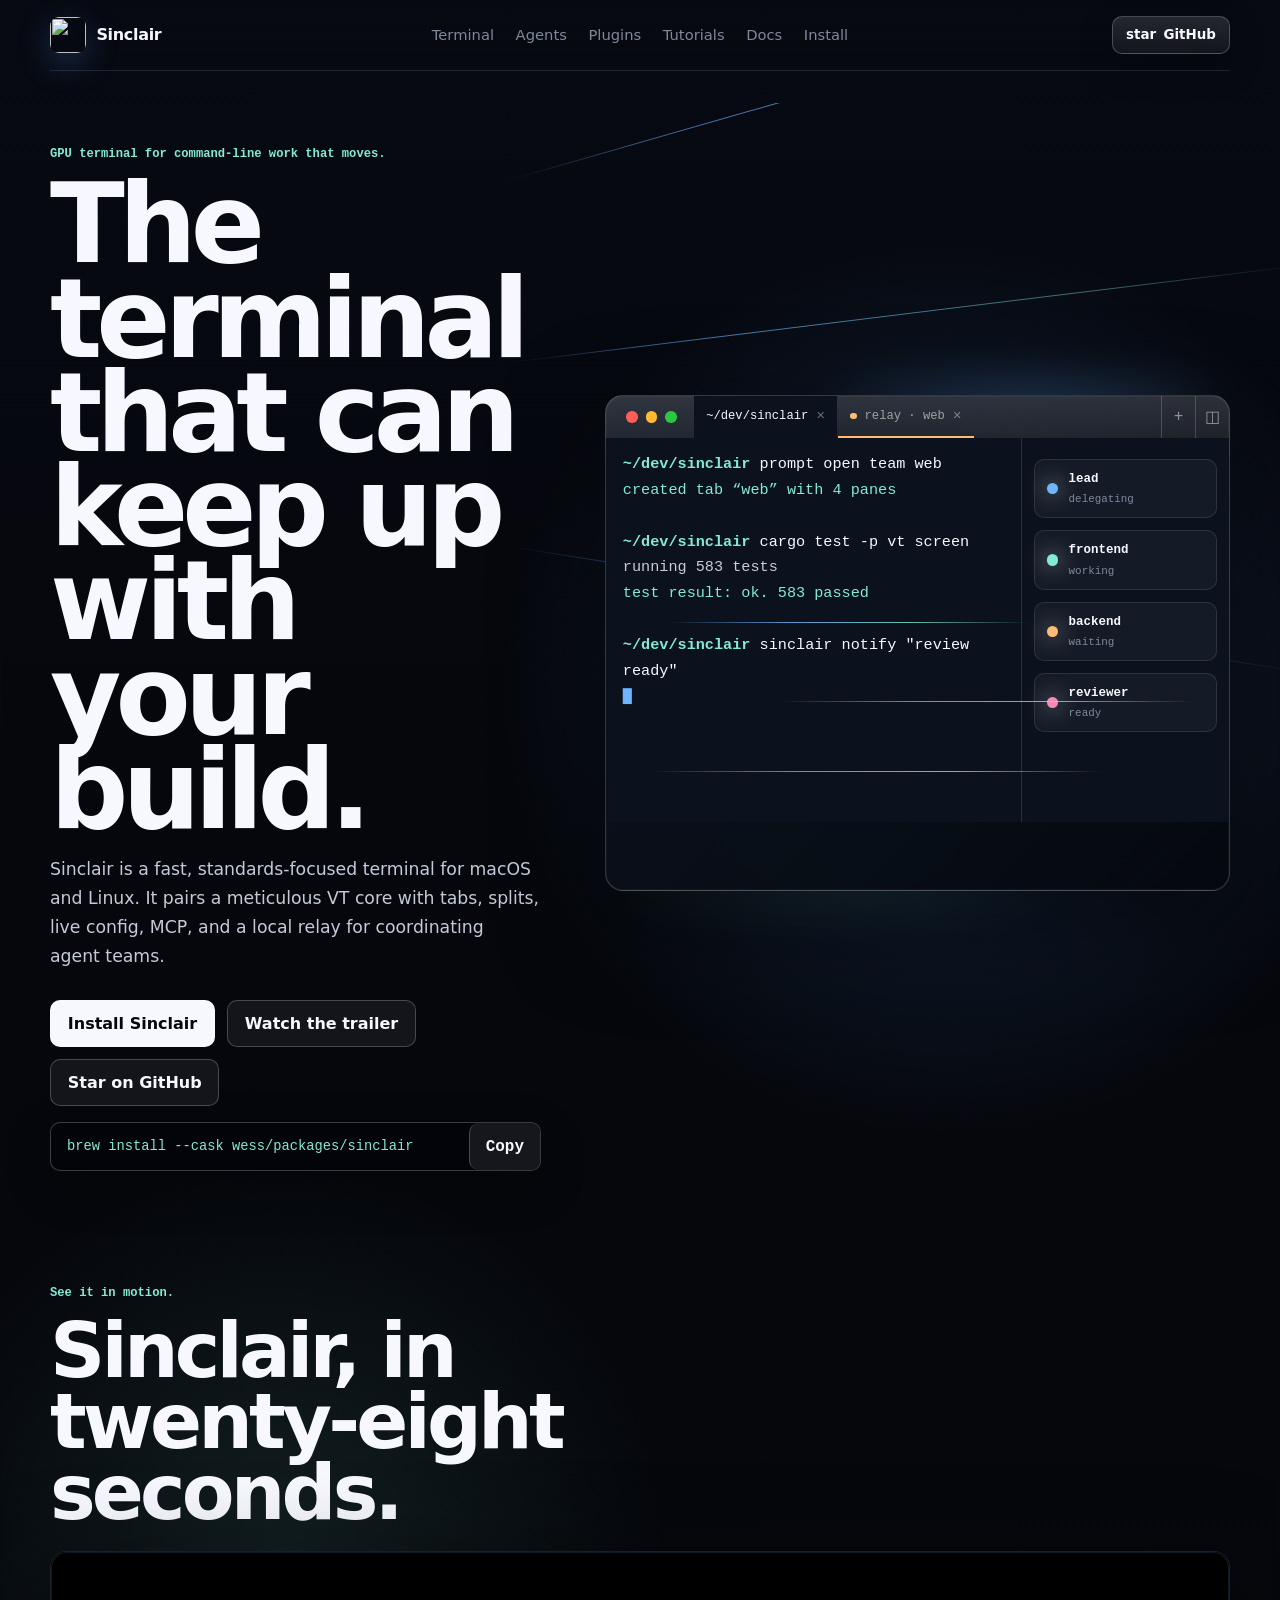
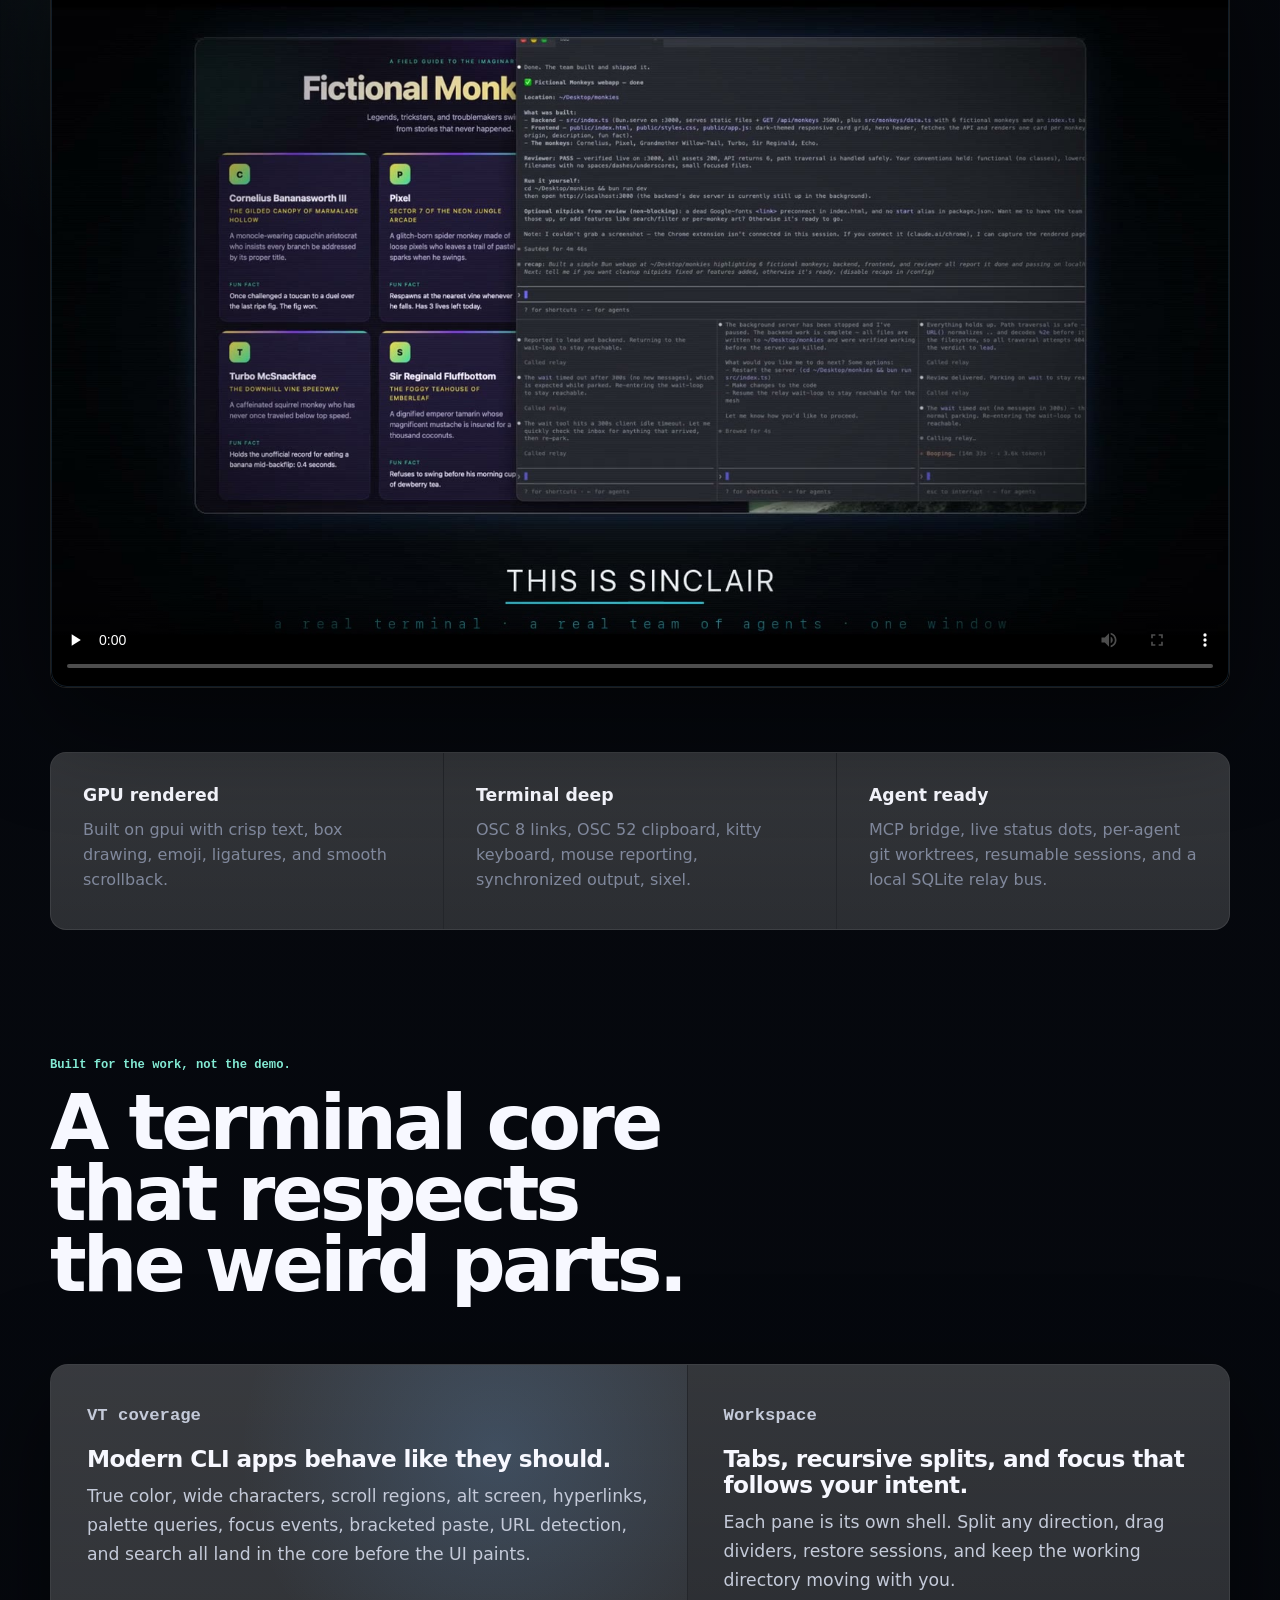
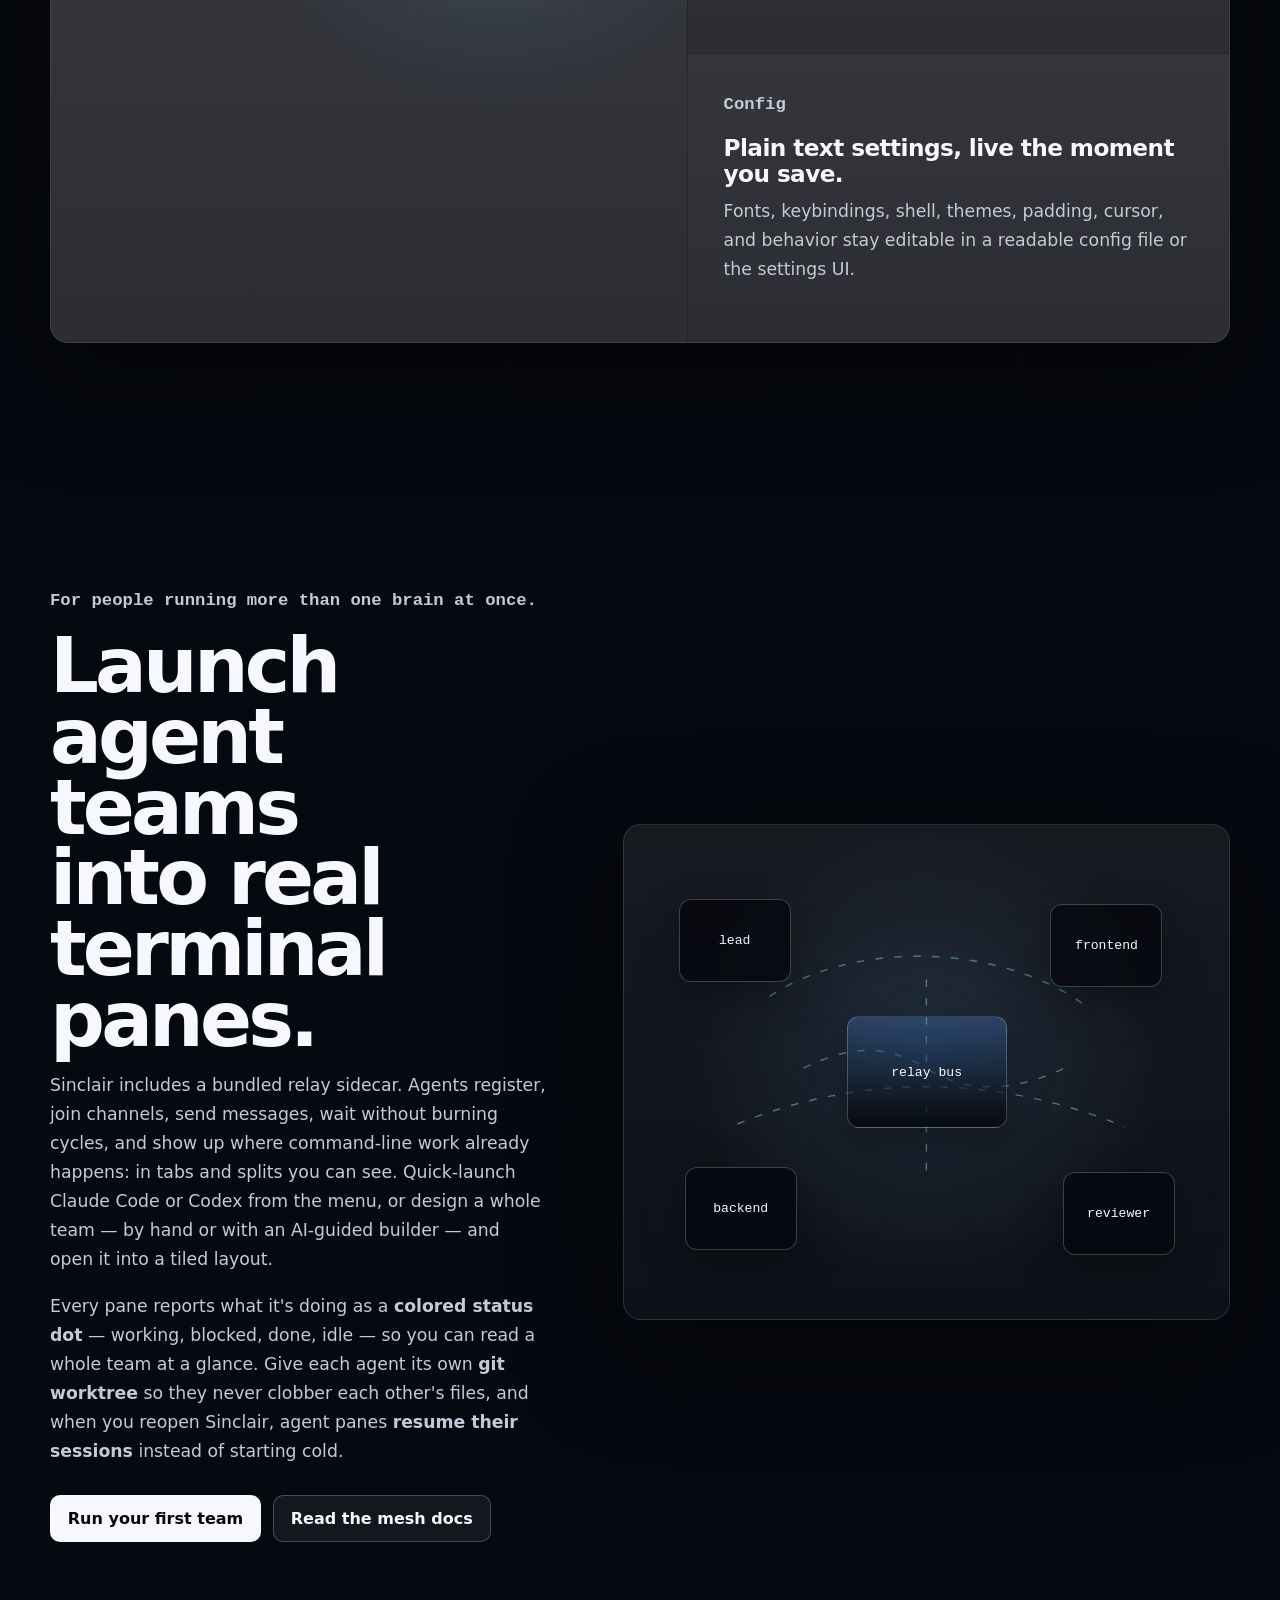
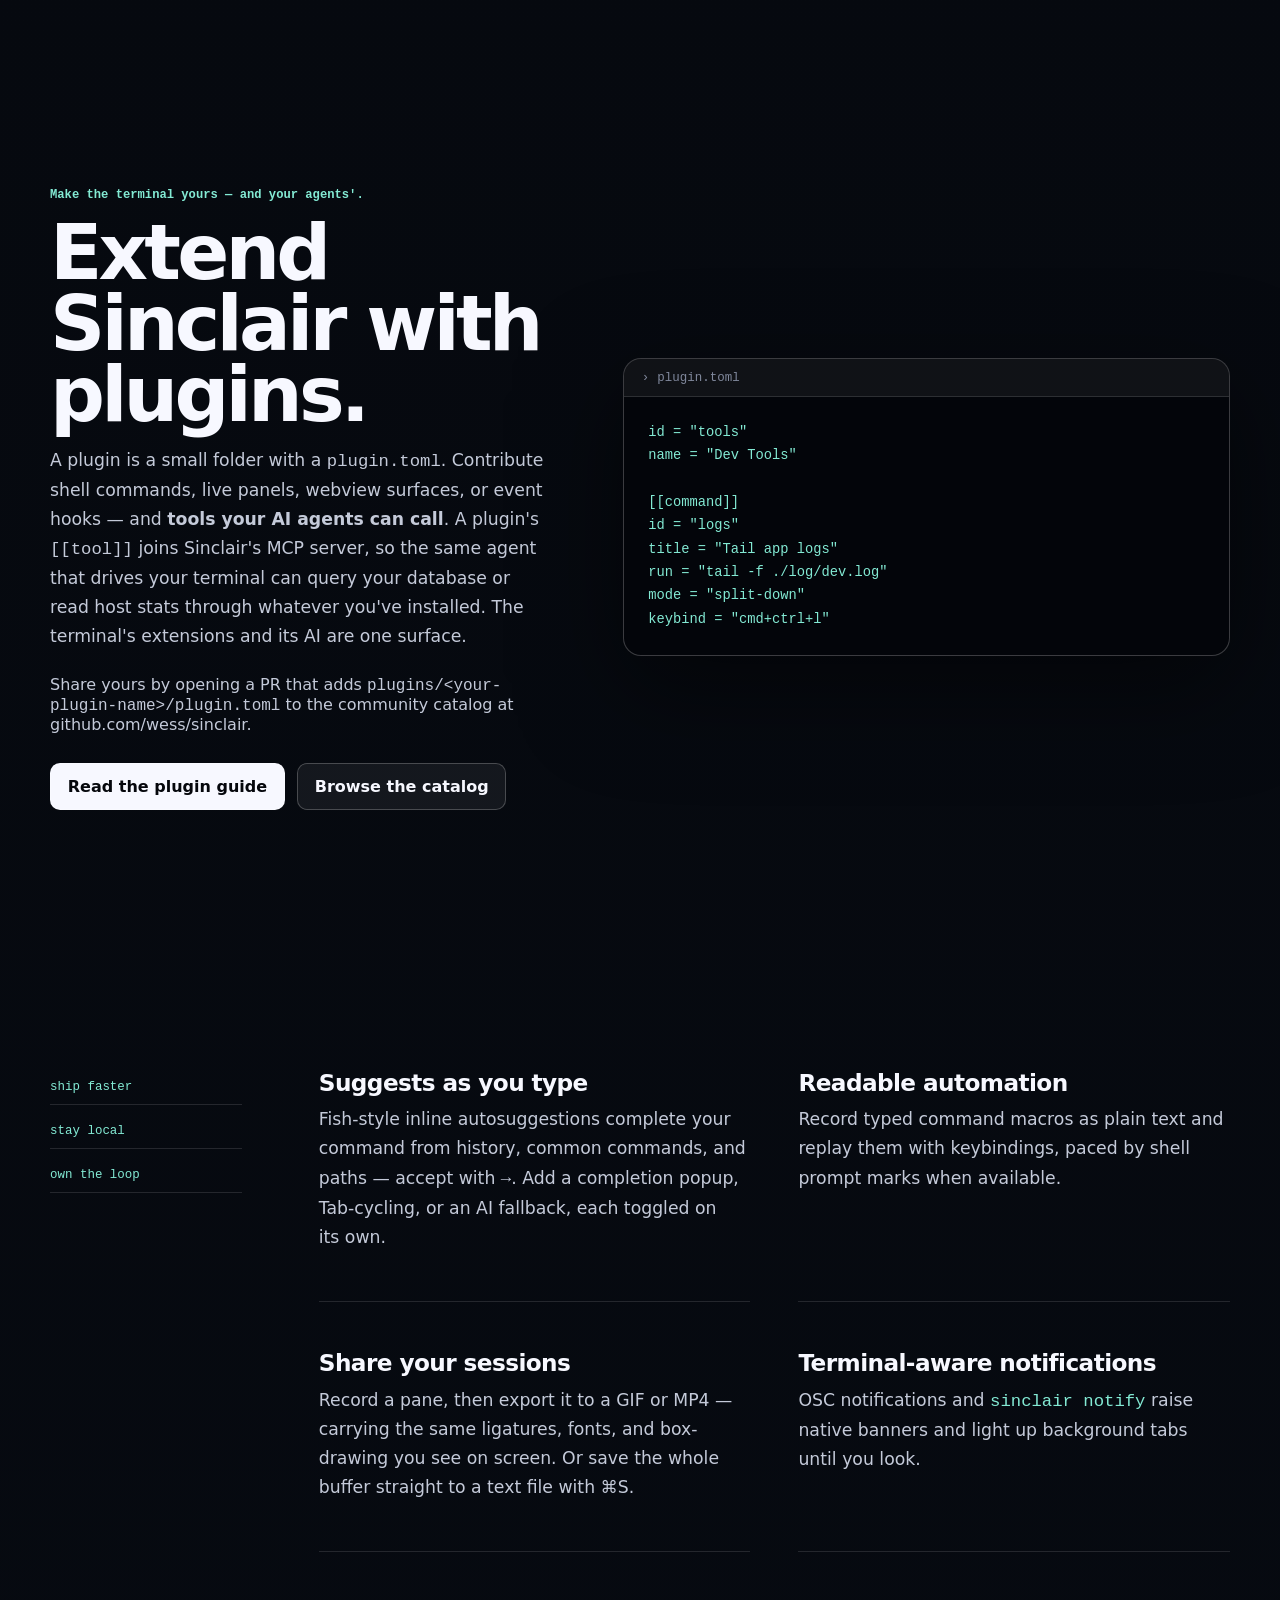
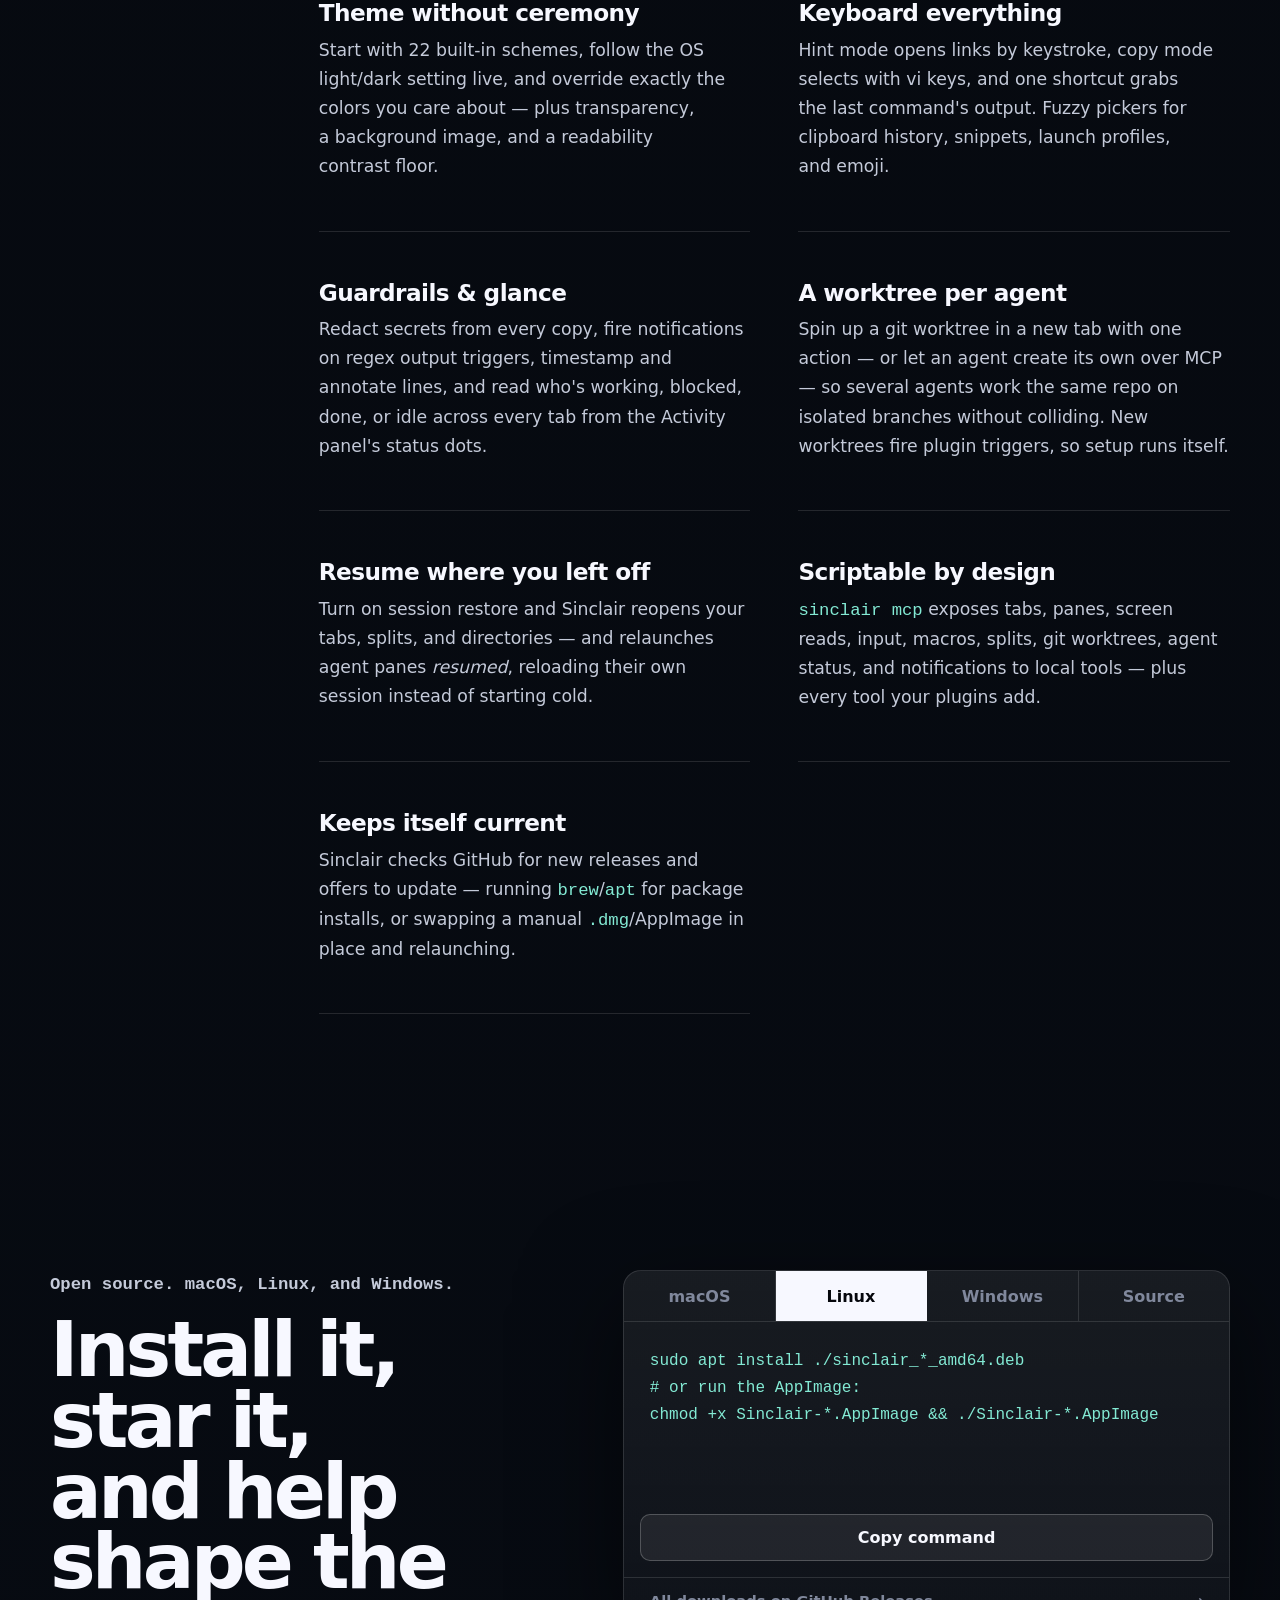
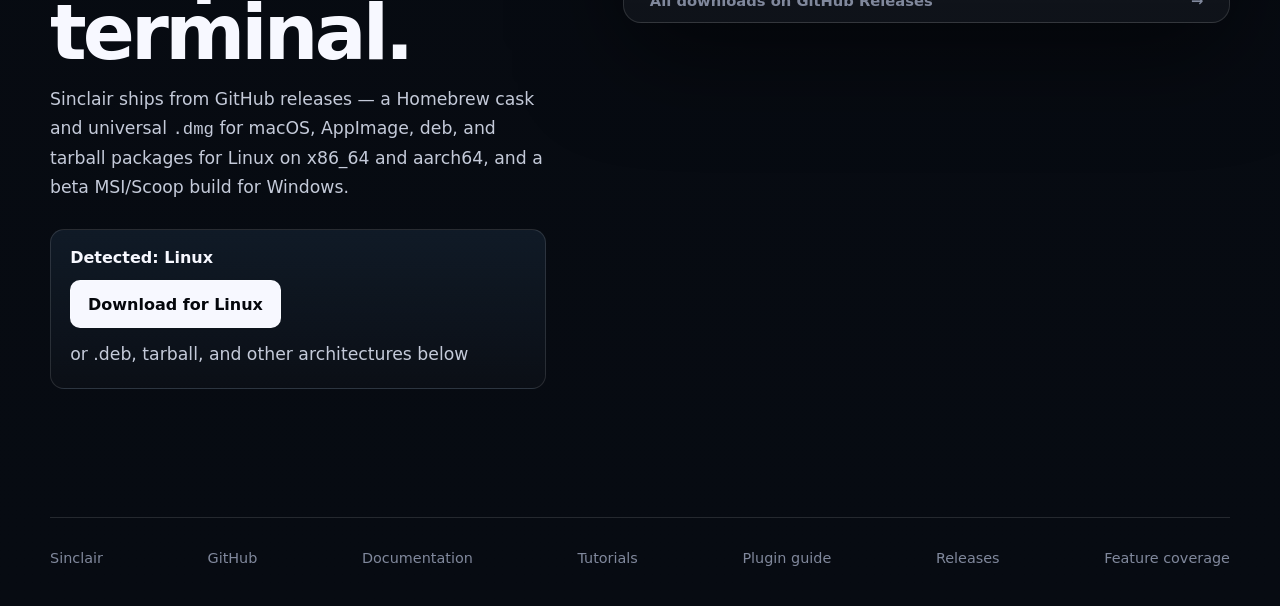
==== commit a31dfc74: "site: detect the visitor's OS and offer direct downloads The install section now auto-selects the vi" ====
--- a/docs/index.html
+++ b/docs/index.html
@@ -304,22 +304,32 @@
 
       <section class="install" id="install">
         <div>
-          <p class="kicker">Open source. macOS and Linux.</p>
+          <p class="kicker">Open source. macOS, Linux, and Windows.</p>
           <h2>Install it, star it, and help shape the terminal.</h2>
           <p>
-            Sinclair ships from GitHub releases, with a Homebrew cask for macOS
-            and AppImage, deb, and tarball packages for Linux on x86_64 and
-            aarch64.
-          </p>
+            Sinclair ships from GitHub releases — a Homebrew cask and universal
+            <code>.dmg</code> for macOS, AppImage, deb, and tarball packages for
+            Linux on x86_64 and aarch64, and a beta MSI/Scoop build for Windows.
+          </p>
+          <div class="downloadhero" data-download-hero hidden>
+            <div class="dlhead">
+              <span class="dlos" data-dl-os>Detecting your platform…</span>
+              <span class="dlver" data-dl-ver></span>
+            </div>
+            <a class="button primary dlbtn" data-dl-primary href="https://github.com/wess/sinclair/releases/latest">Download</a>
+            <p class="dlalt" data-dl-alt></p>
+          </div>
         </div>
         <div class="installpanel">
           <div class="installtabs" role="tablist" aria-label="Install options">
             <button class="active" type="button" data-install-tab="mac">macOS</button>
             <button type="button" data-install-tab="linux">Linux</button>
+            <button type="button" data-install-tab="windows">Windows</button>
             <button type="button" data-install-tab="source">Source</button>
           </div>
           <pre aria-live="polite"><code data-install-code>brew install --cask wess/packages/sinclair</code></pre>
           <button class="copywide" type="button" data-copy="brew install --cask wess/packages/sinclair">Copy command</button>
+          <div class="installdownloads" data-install-downloads aria-label="Direct downloads"></div>
         </div>
       </section>
     </main>
--- a/docs/style.css
+++ b/docs/style.css
@@ -618,6 +618,71 @@
   background: var(--line);
 }
 
+.downloadhero {
+  margin-top: 1.7rem;
+  padding: 1.1rem 1.2rem 1.2rem;
+  border: 1px solid var(--line);
+  border-radius: 14px;
+  background: linear-gradient(180deg, rgb(110 180 255 / 0.09), rgb(255 255 255 / 0.02));
+}
+
+.downloadhero[hidden] { display: none; }
+
+.dlhead {
+  display: flex;
+  align-items: baseline;
+  gap: 0.6rem;
+  margin-bottom: 0.85rem;
+}
+
+.dlos { font-weight: 820; color: var(--ink); }
+.dlver { font-size: 0.82rem; color: var(--muted); font-variant-numeric: tabular-nums; }
+
+.dlbtn {
+  display: inline-flex;
+  align-items: center;
+  justify-content: center;
+  min-height: 3rem;
+  font-weight: 800;
+}
+
+.dlalt {
+  margin: 0.75rem 0 0;
+  font-size: 0.82rem;
+  line-height: 1.5;
+  color: var(--muted);
+}
+
+.installdownloads {
+  display: flex;
+  flex-direction: column;
+  border-top: 1px solid var(--line);
+}
+
+.installdownloads .dl {
+  display: flex;
+  align-items: center;
+  justify-content: space-between;
+  gap: 1rem;
+  padding: 0.85rem clamp(1rem, 3vw, 1.6rem);
+  border-bottom: 1px solid var(--line);
+  color: var(--text);
+  font-weight: 660;
+  font-size: 0.92rem;
+  transition: background 0.15s ease, color 0.15s ease;
+}
+
+.installdownloads .dl:last-child { border-bottom: 0; }
+
+.installdownloads .dl:hover {
+  background: rgb(255 255 255 / 0.05);
+  color: var(--ink);
+}
+
+.installdownloads .dl span { color: var(--muted); font-weight: 700; }
+.installdownloads .dl.ghost { color: var(--muted); font-weight: 600; }
+.installdownloads .dl.ghost:hover { color: var(--ink); }
+
 .trailer {
   width: min(calc(100% - 2rem), var(--max));
   margin: clamp(2.5rem, 5vw, 4.5rem) auto;
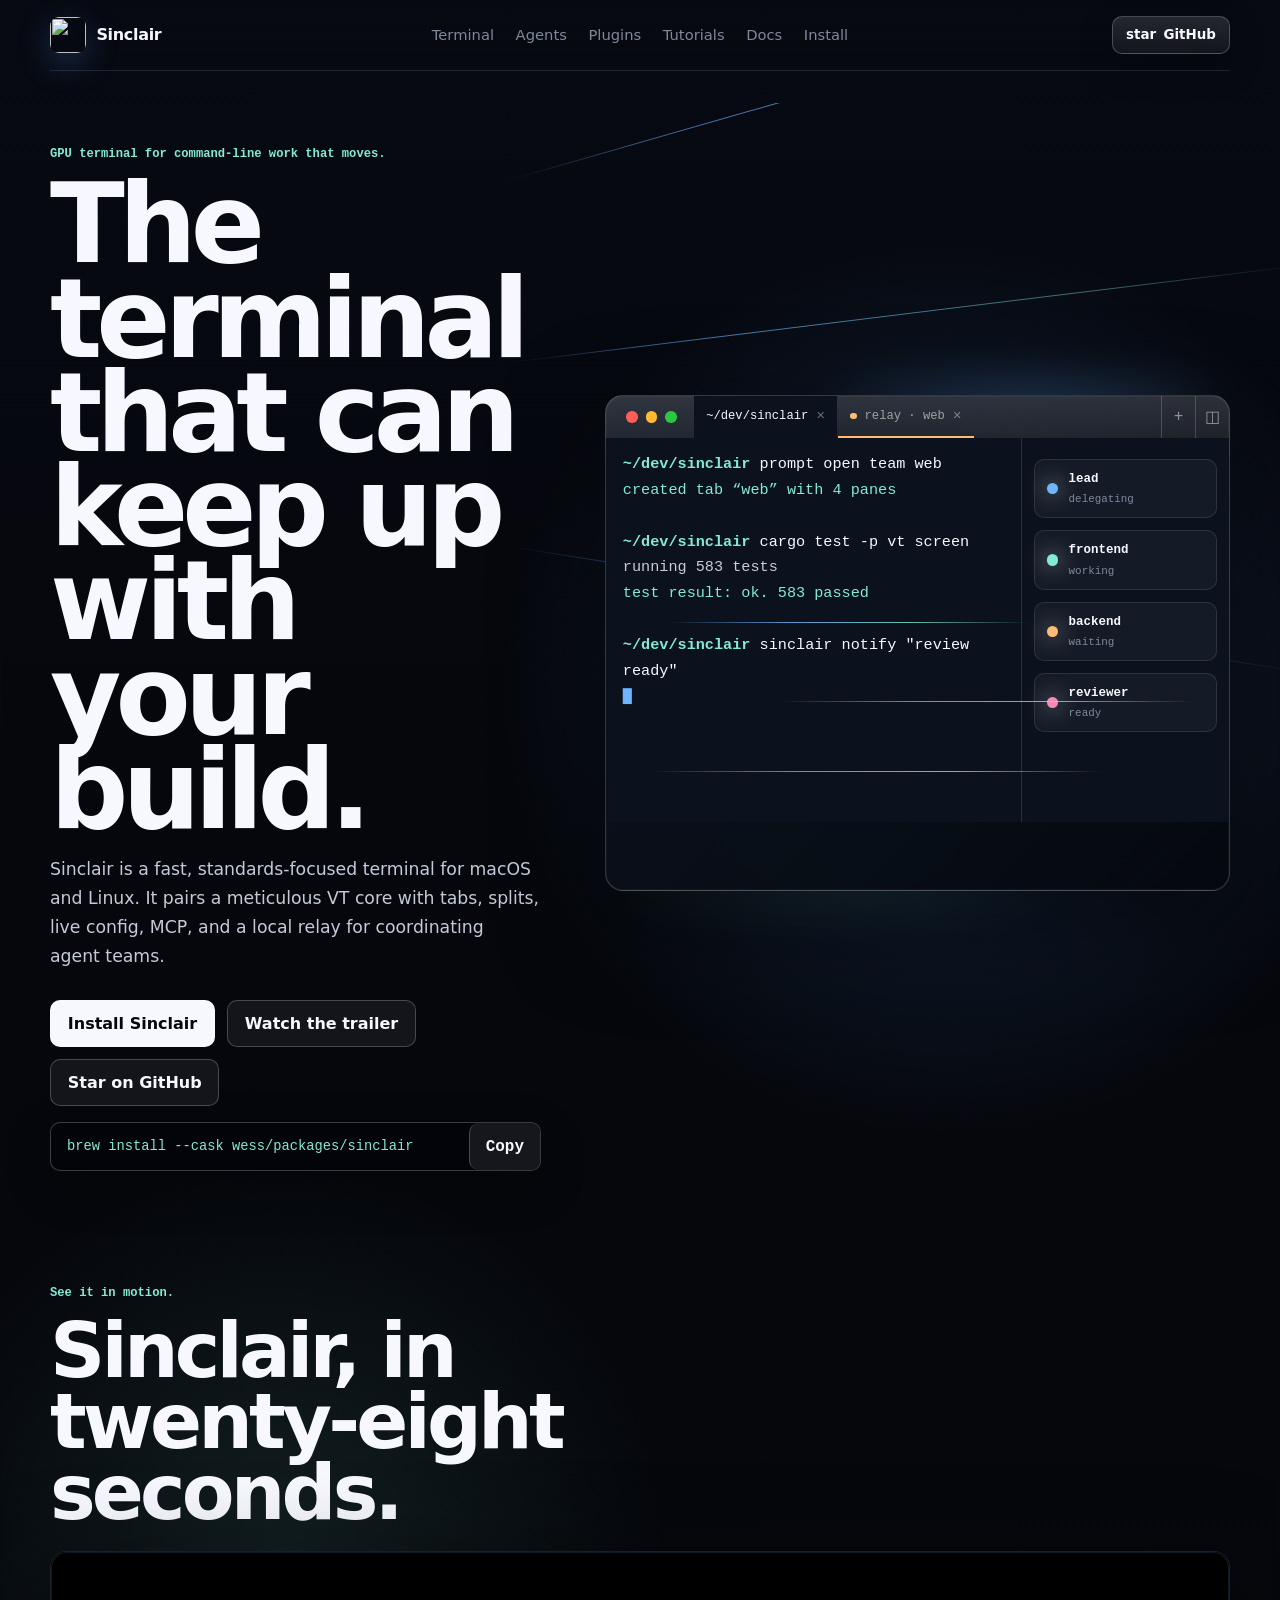
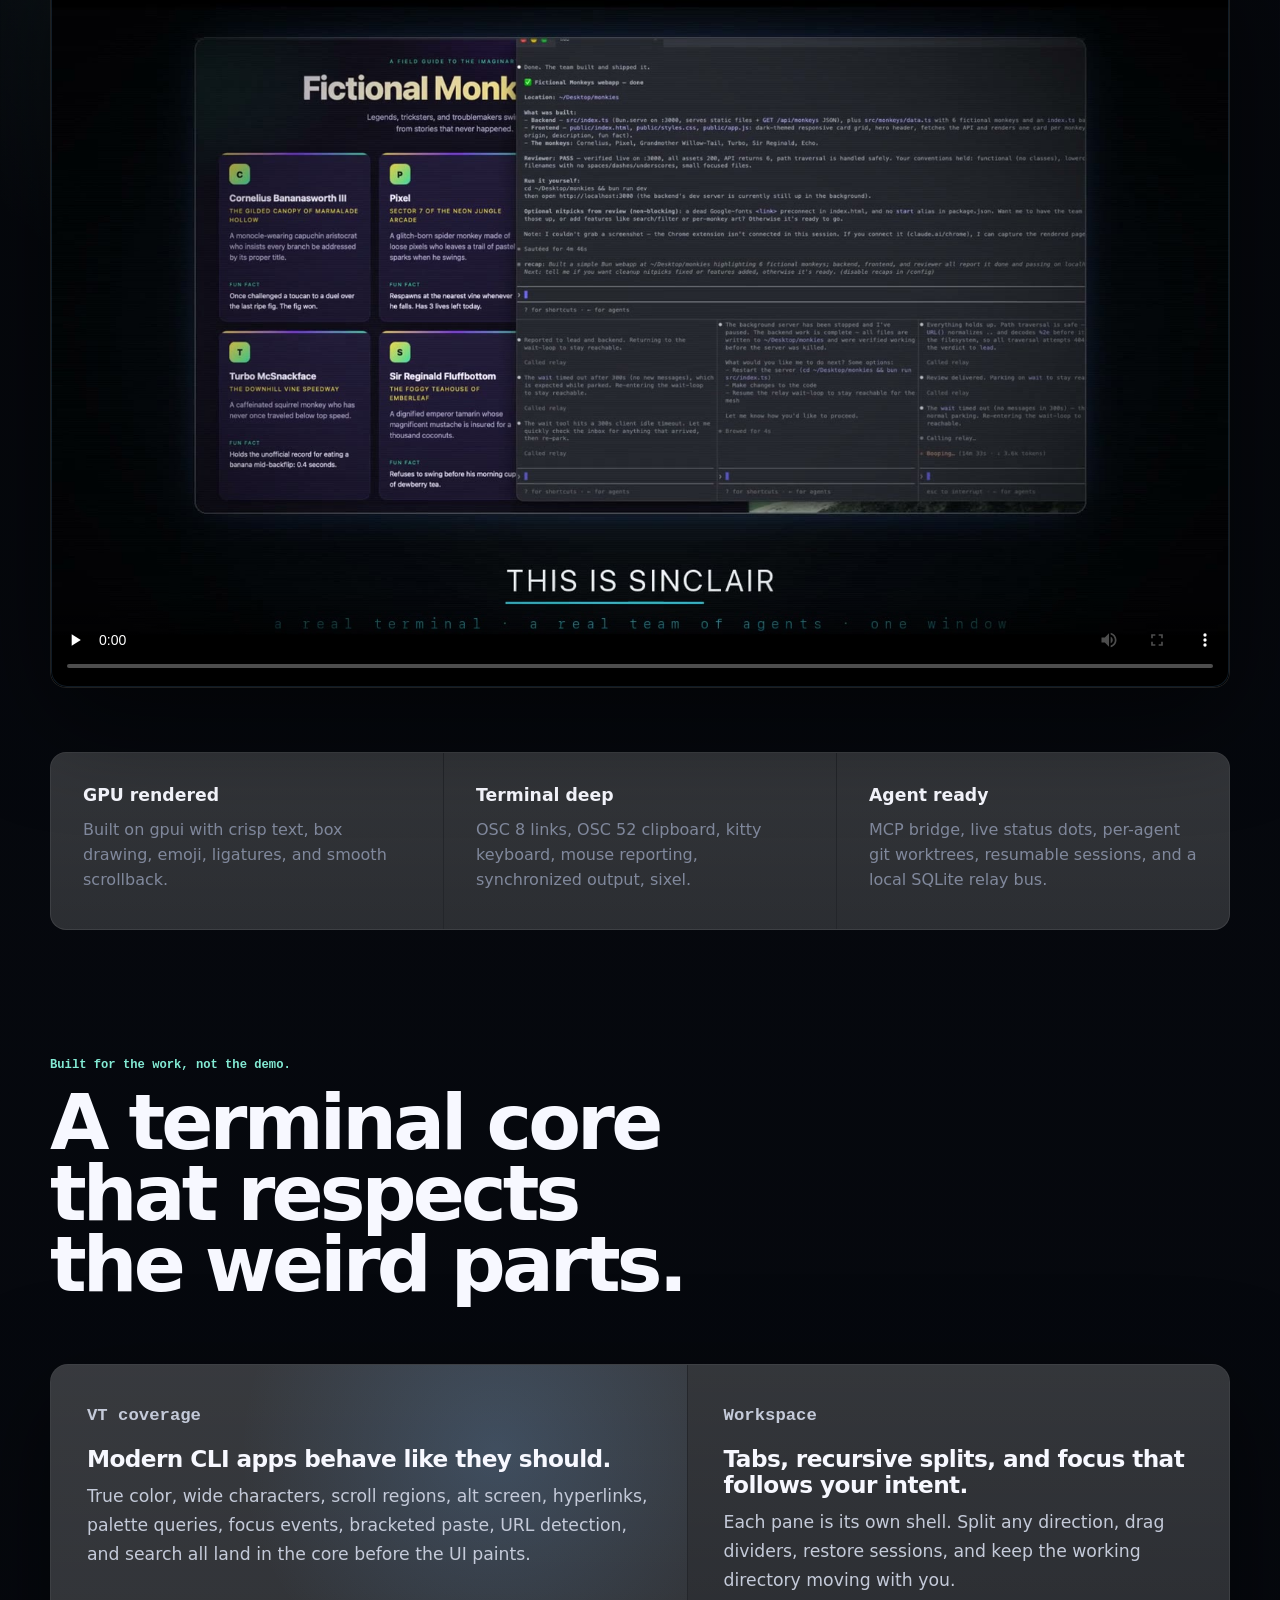
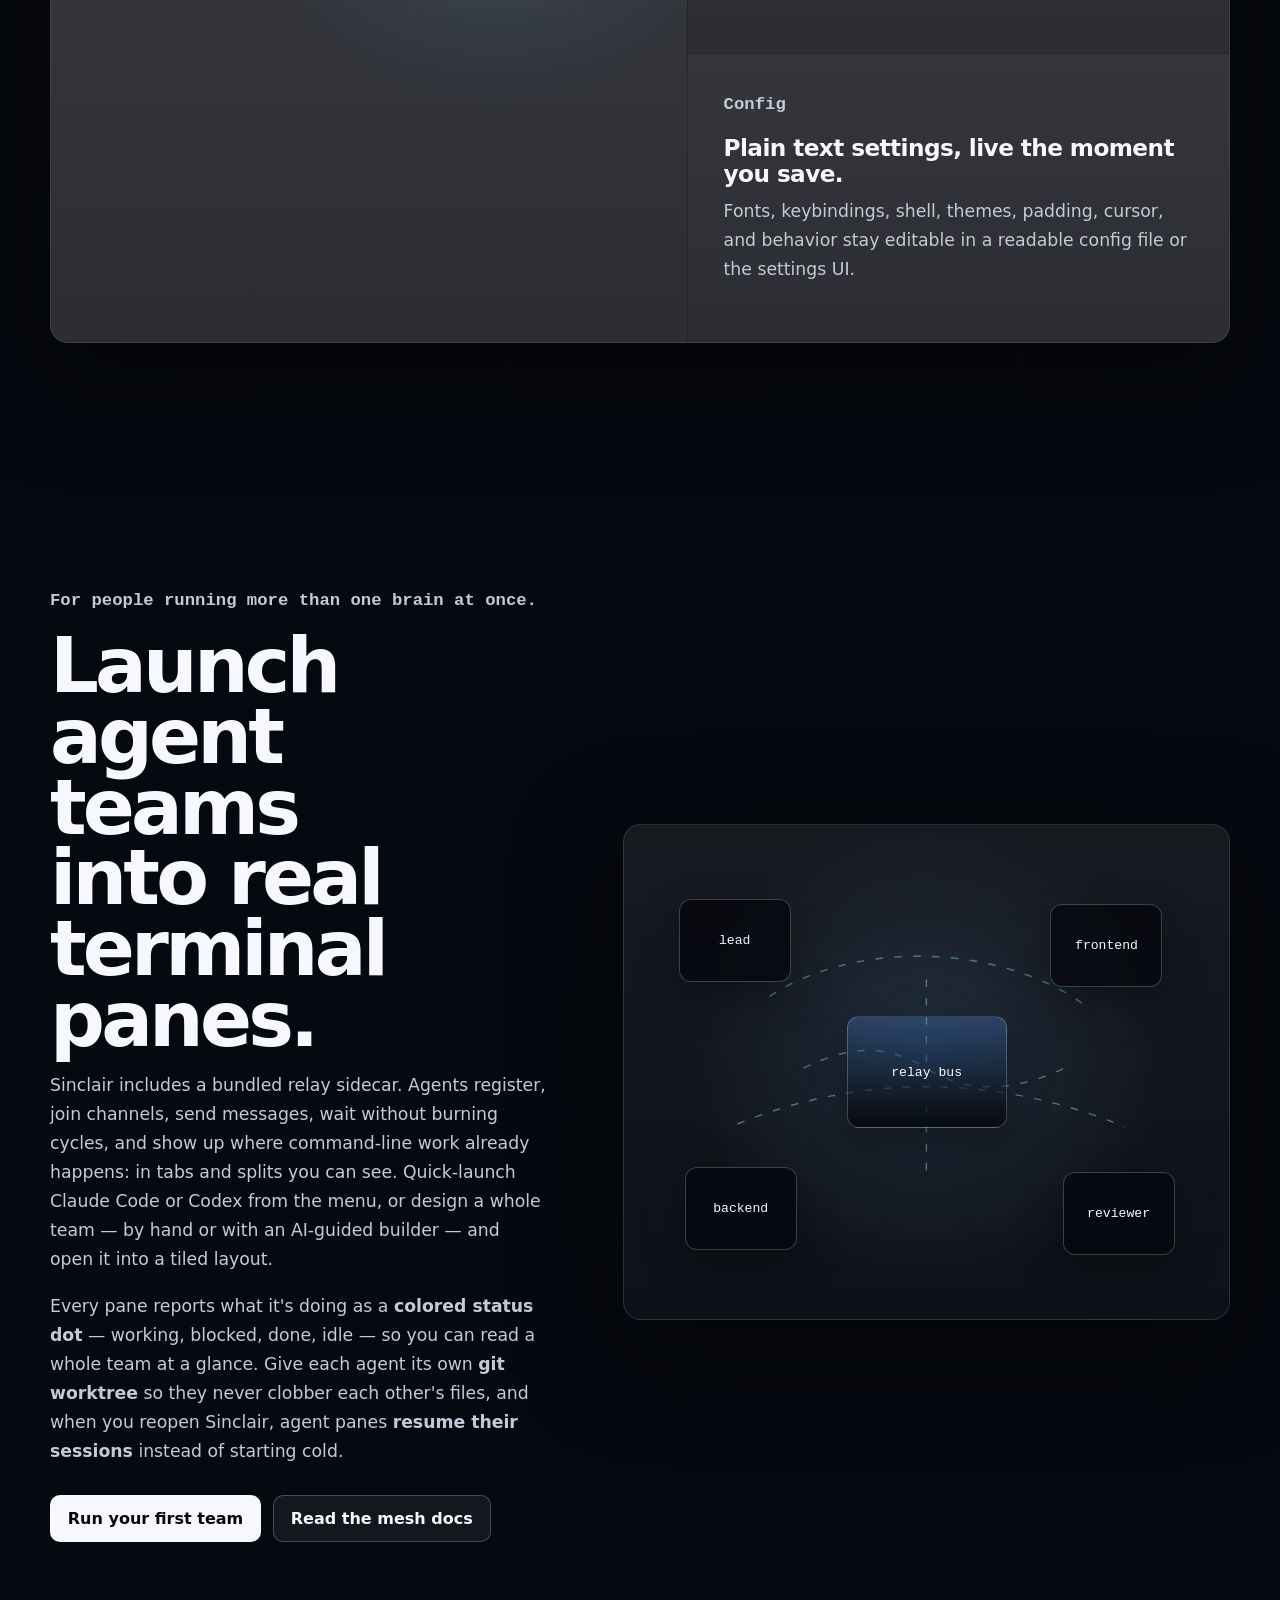
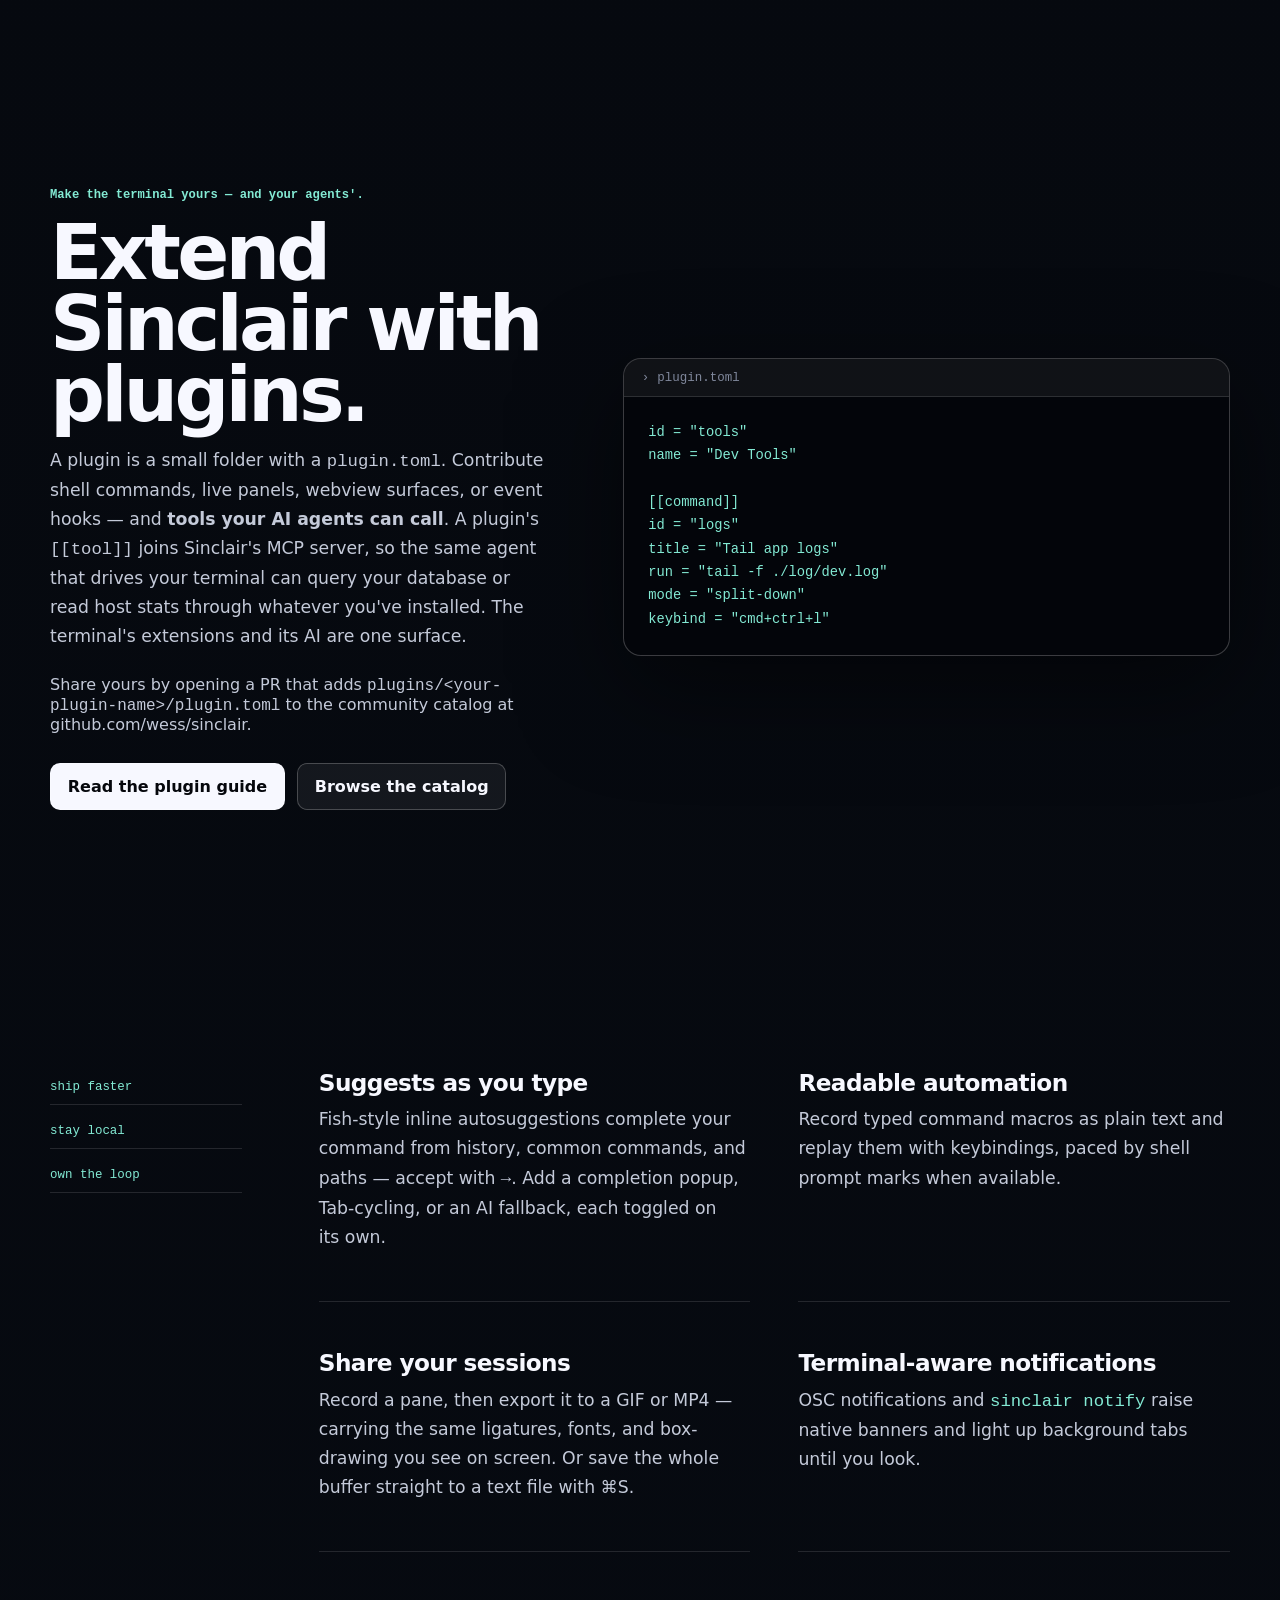
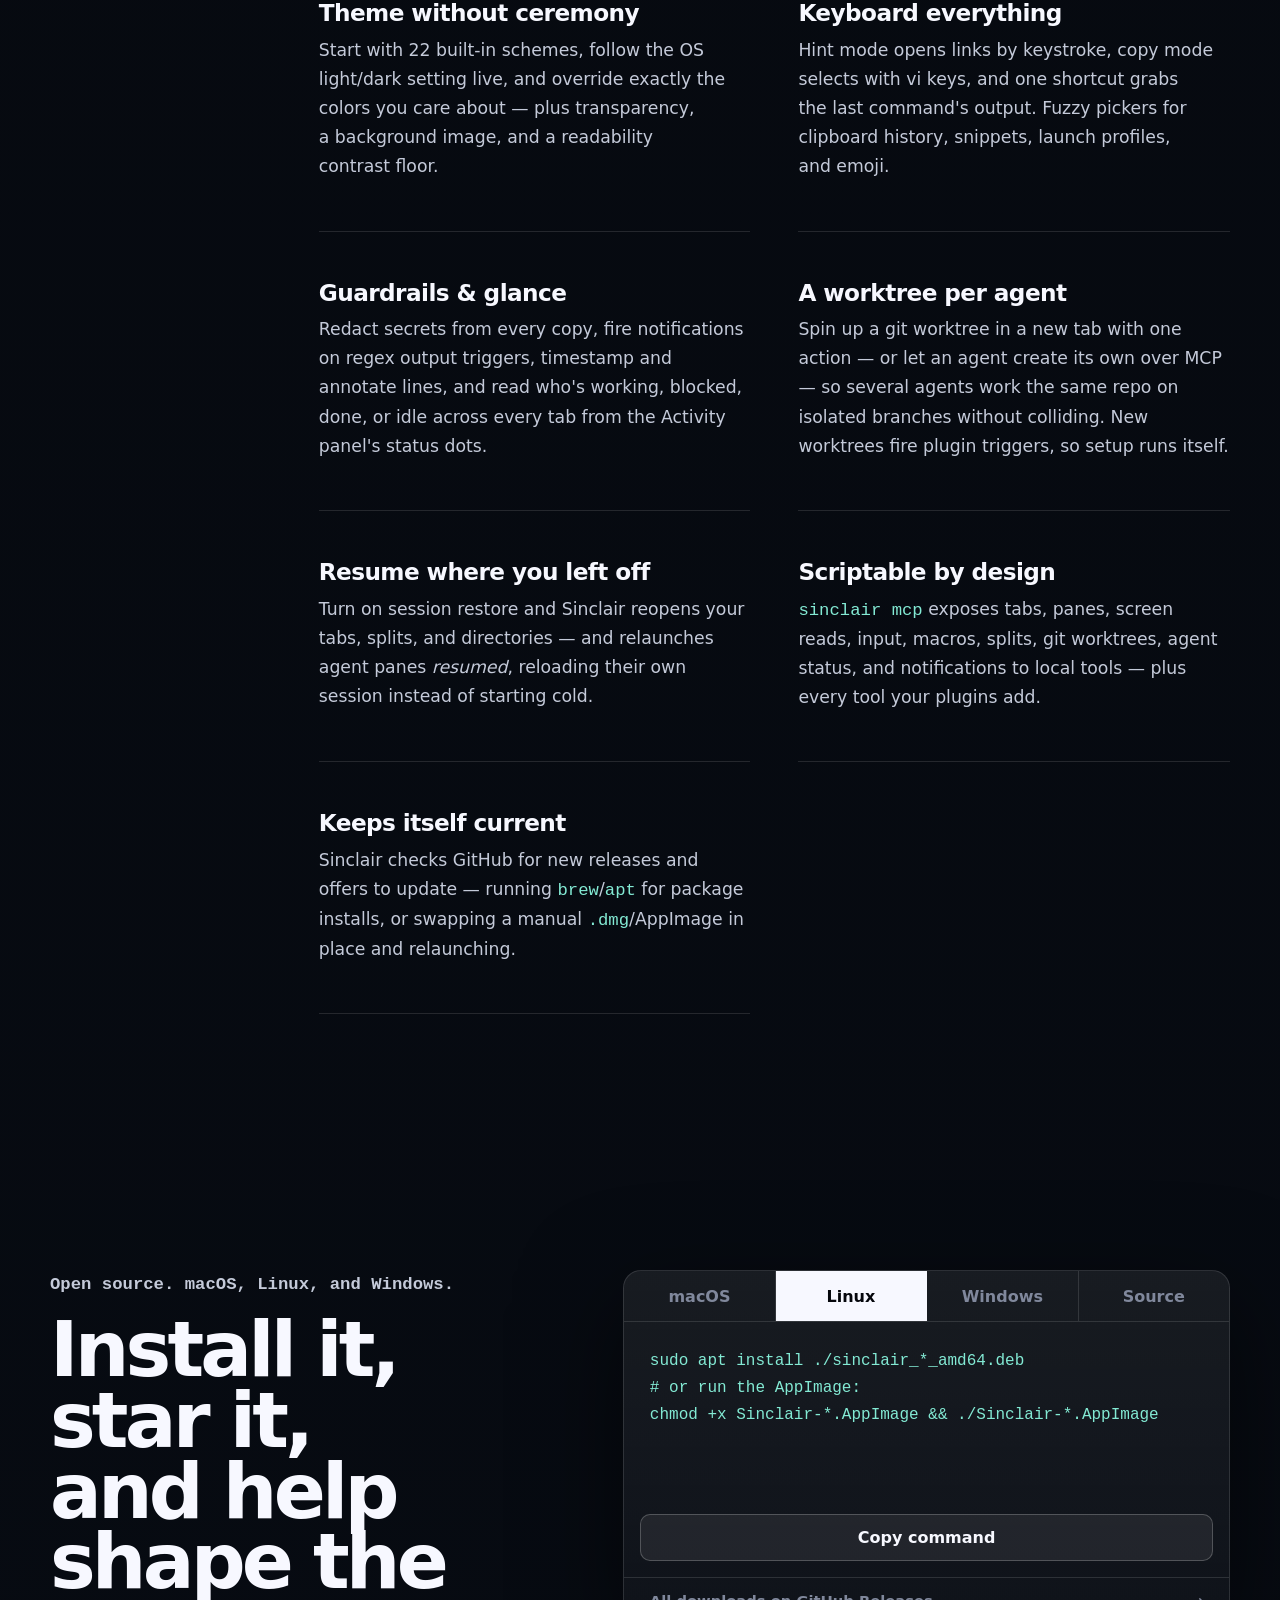
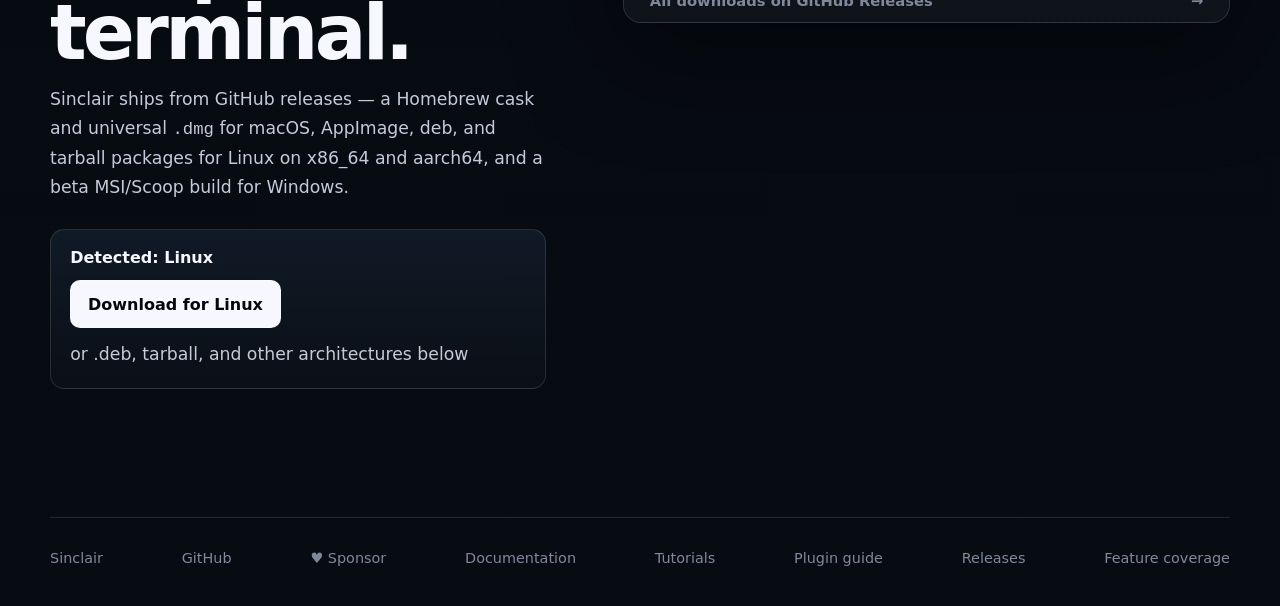
==== commit d4fe3ffe: "Add sponsor link to the site footer" ====
--- a/docs/index.html
+++ b/docs/index.html
@@ -336,7 +336,7 @@
 
     <footer class="footer">
       <span>Sinclair</span>
-      <a href="https://github.com/wess/sinclair">GitHub</a>
+      <a href="https://github.com/wess/sinclair">GitHub</a><a href="https://github.com/sponsors/wess">♥ Sponsor</a>
       <a href="docs.html">Documentation</a>
       <a href="tutorials.html">Tutorials</a>
       <a href="plugins.html">Plugin guide</a>
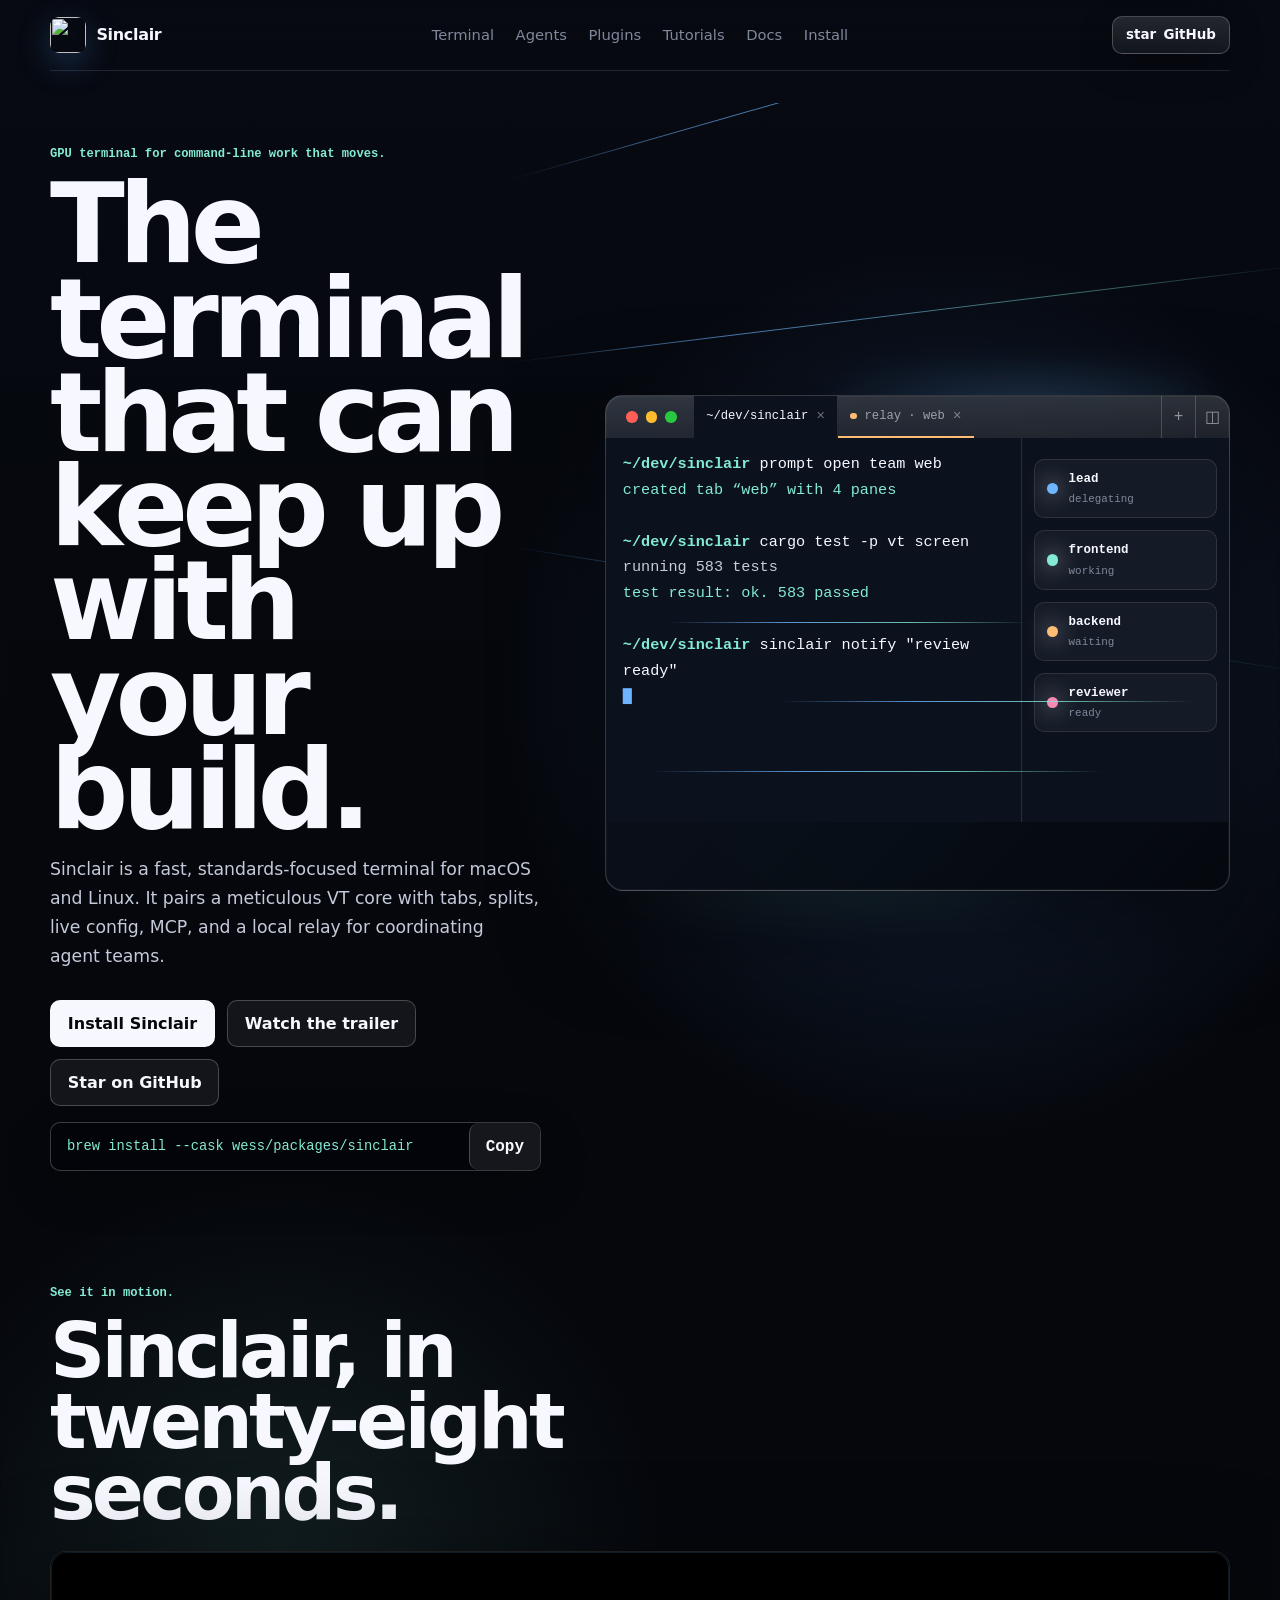
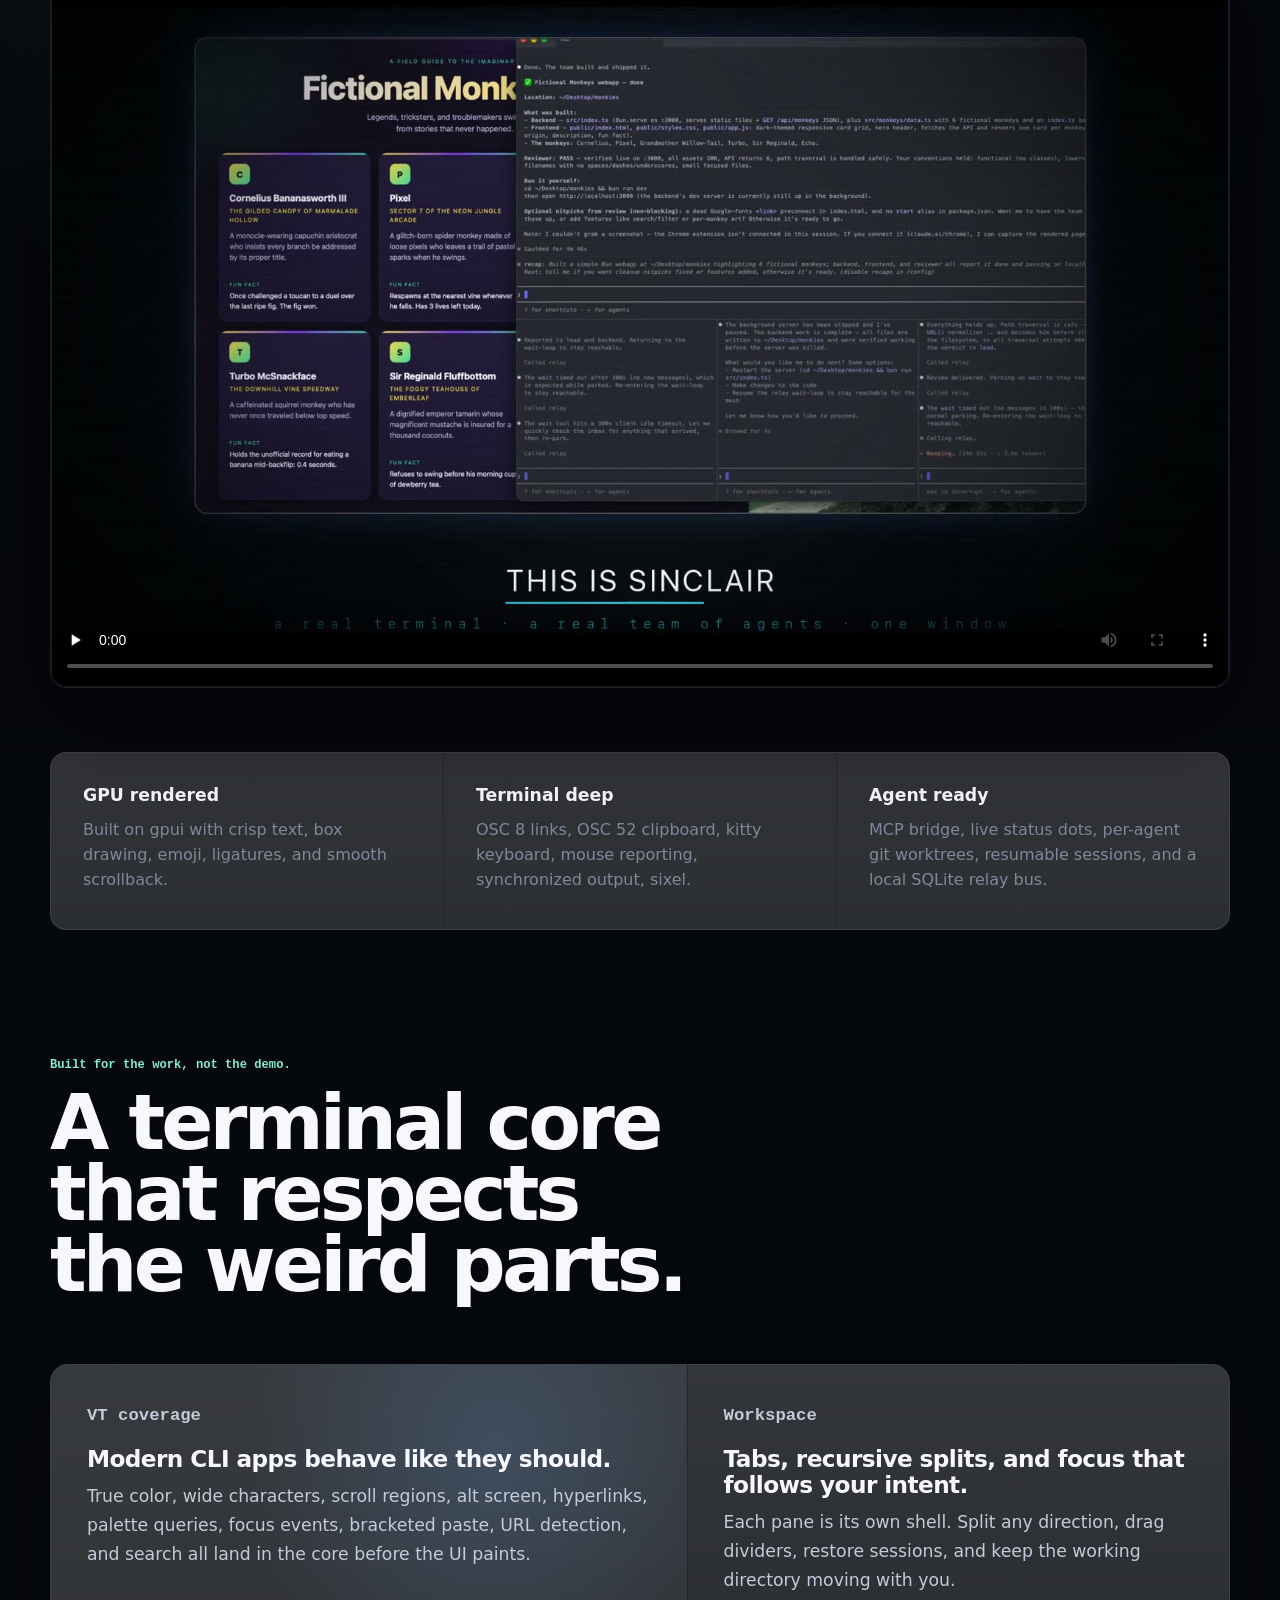
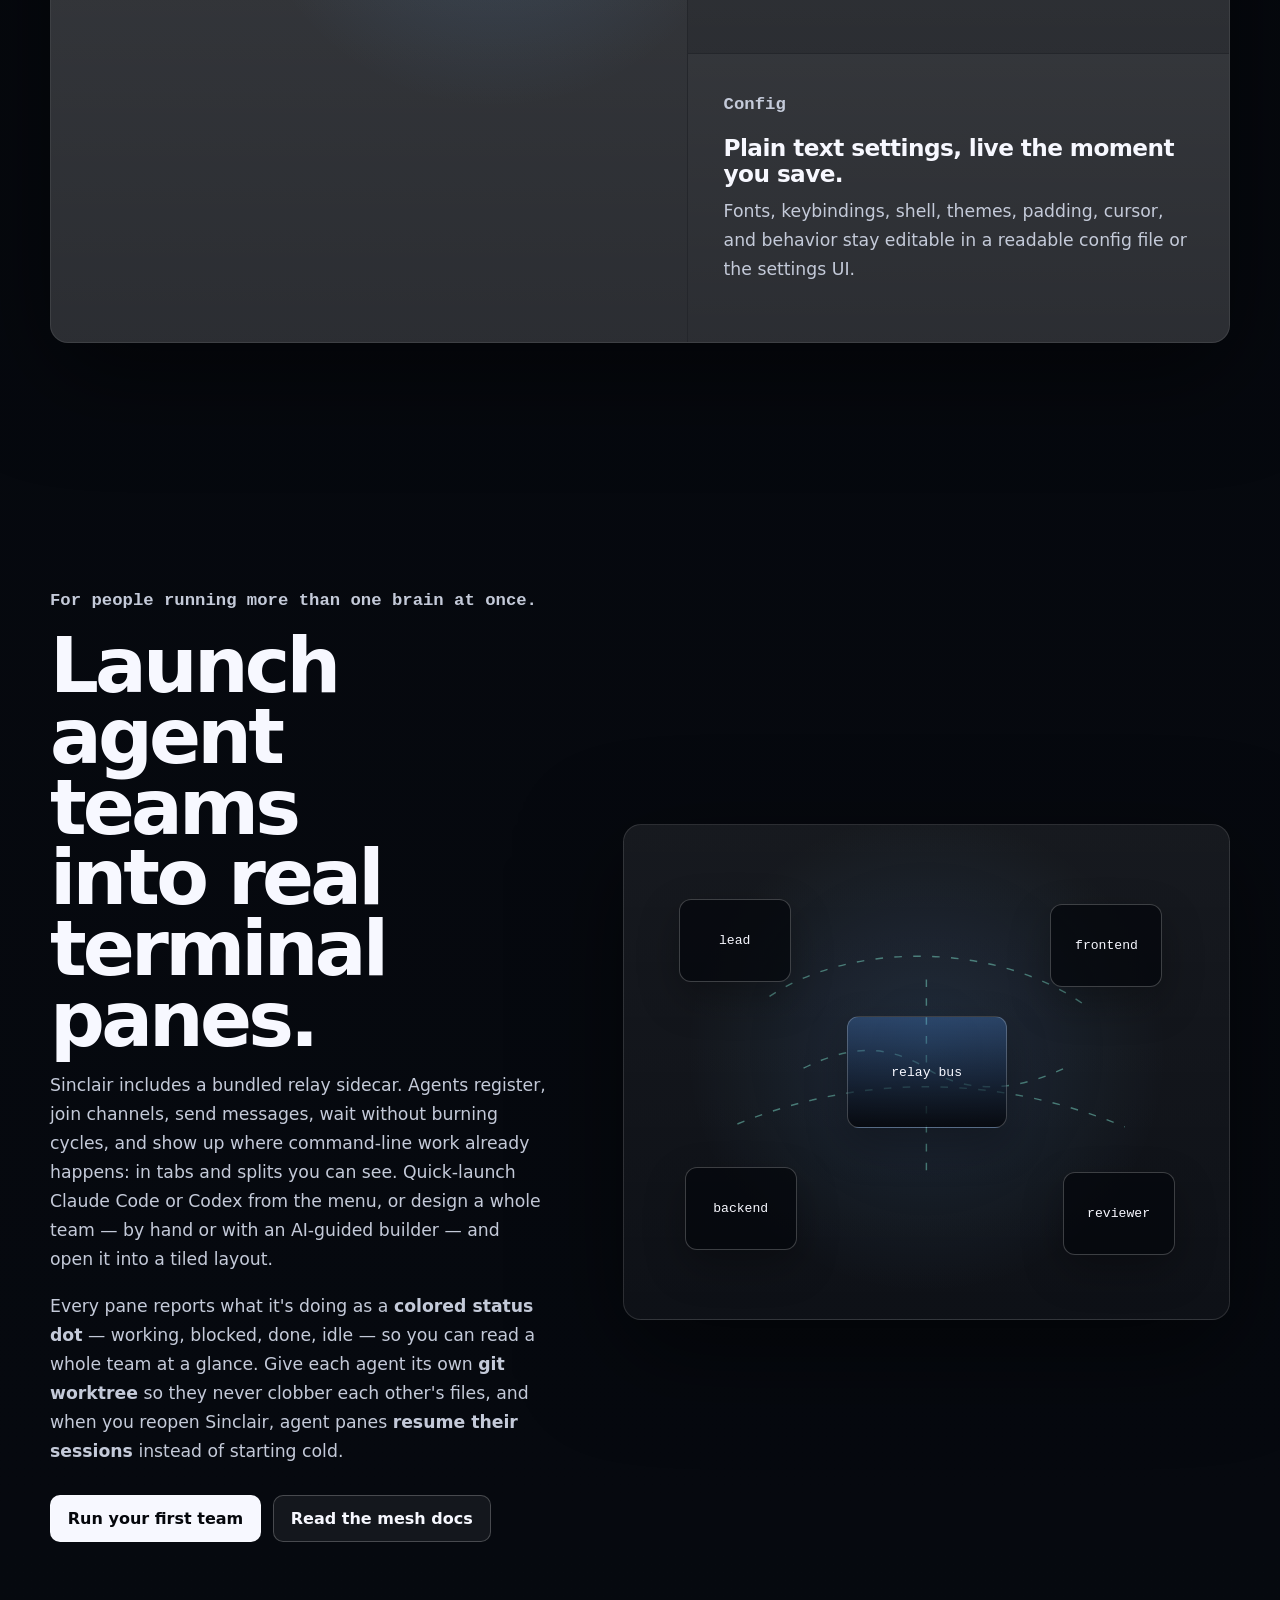
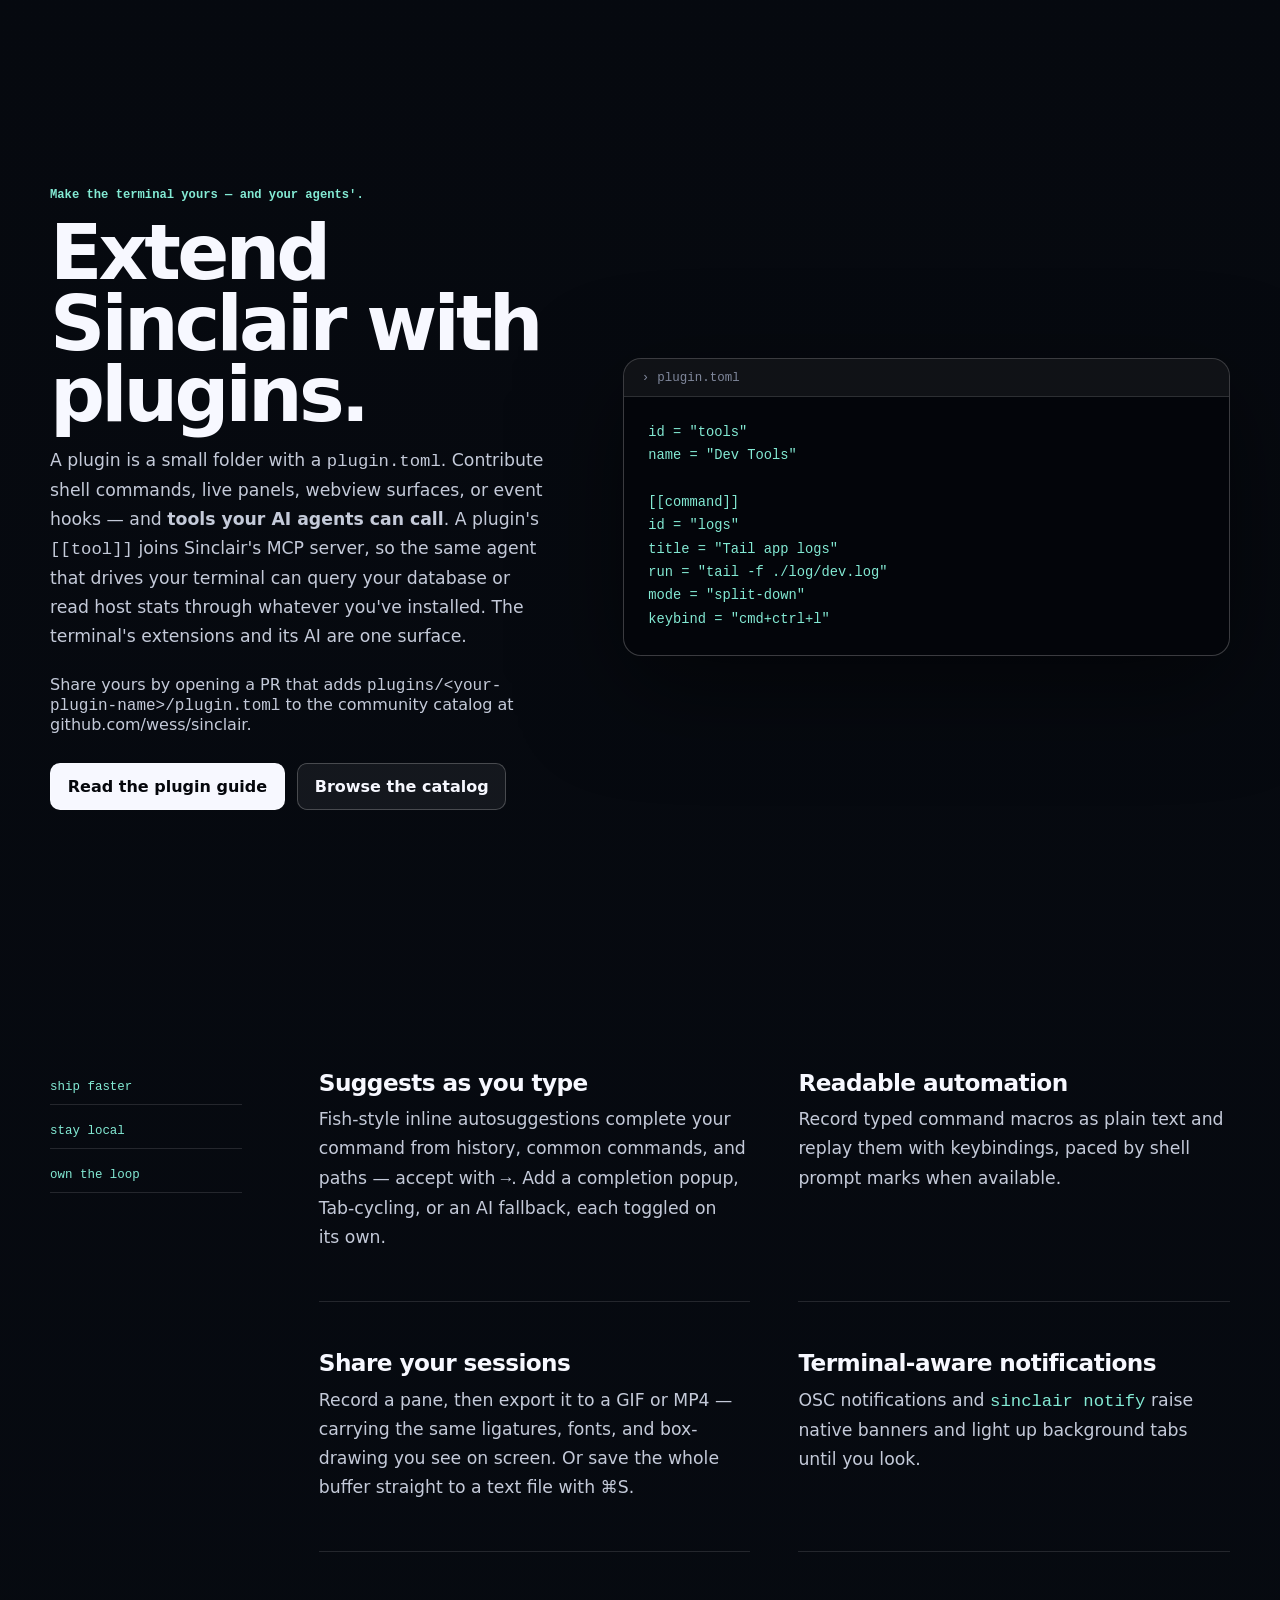
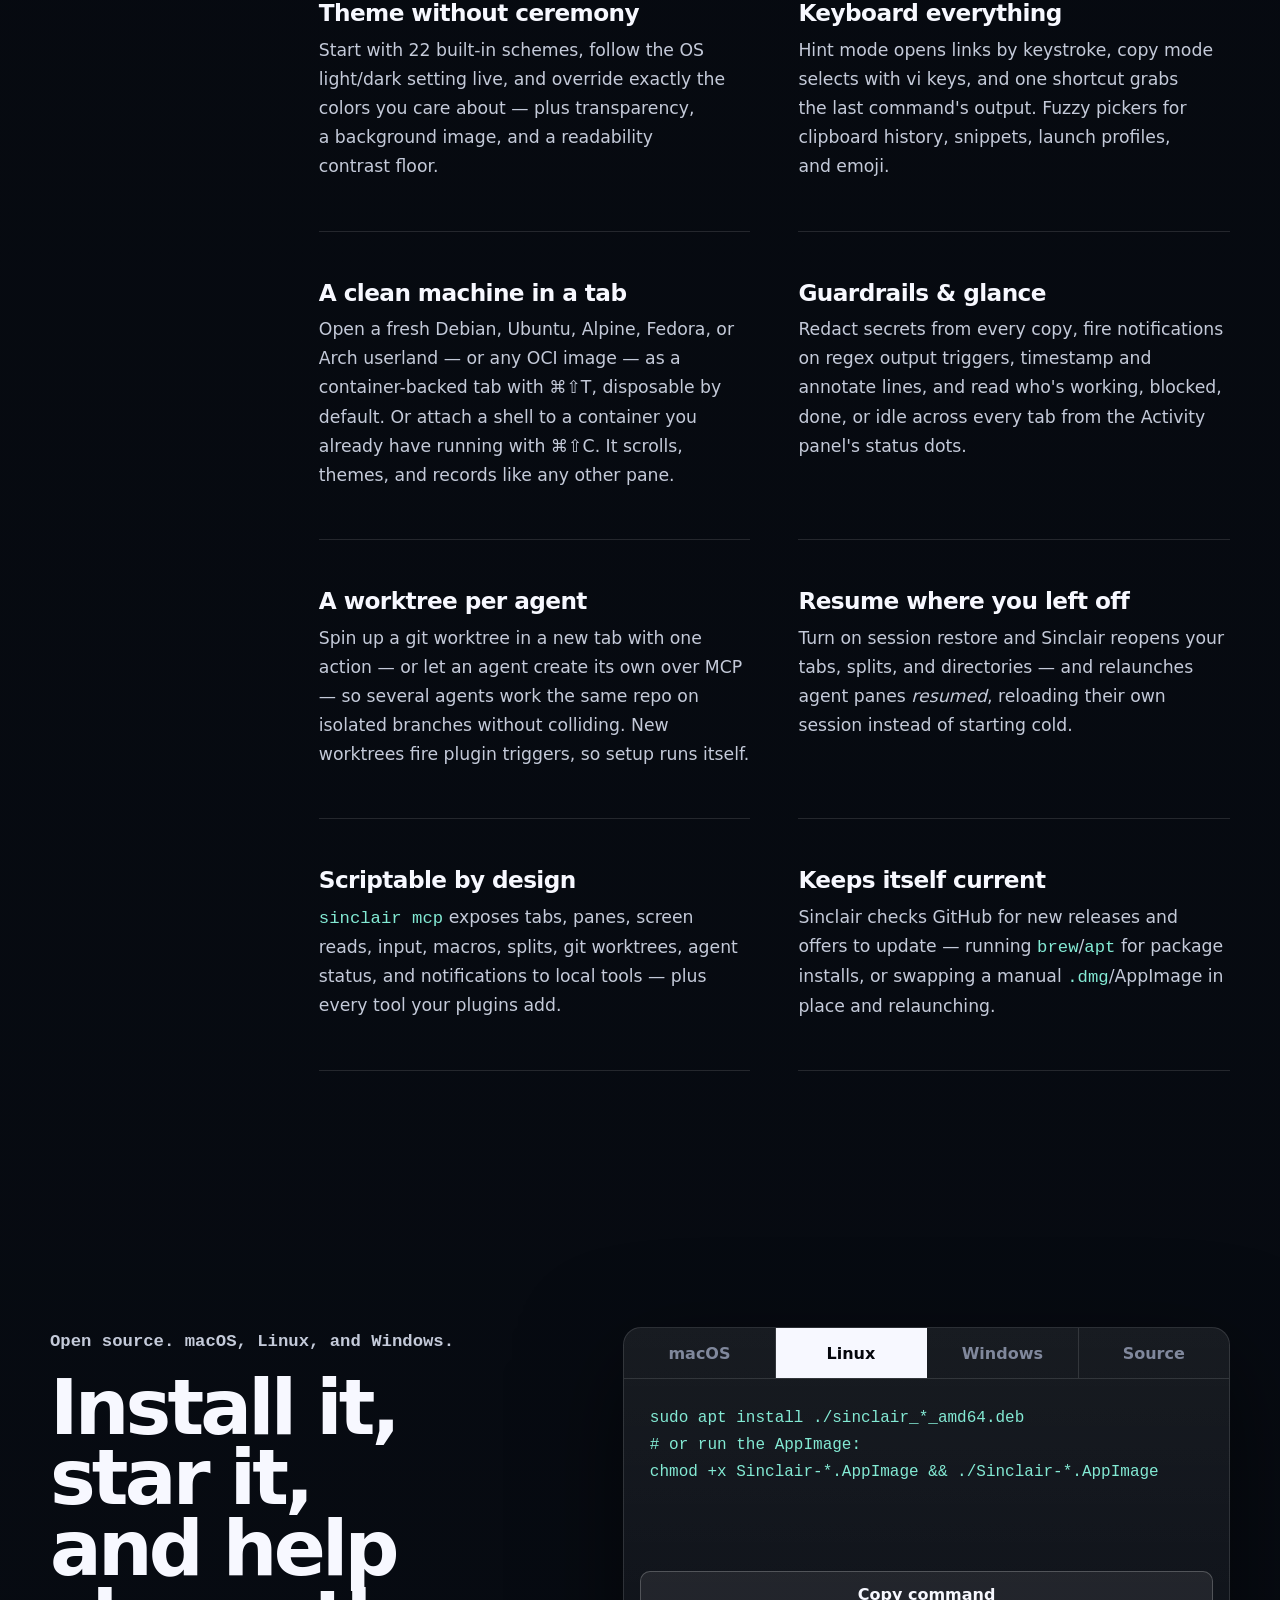
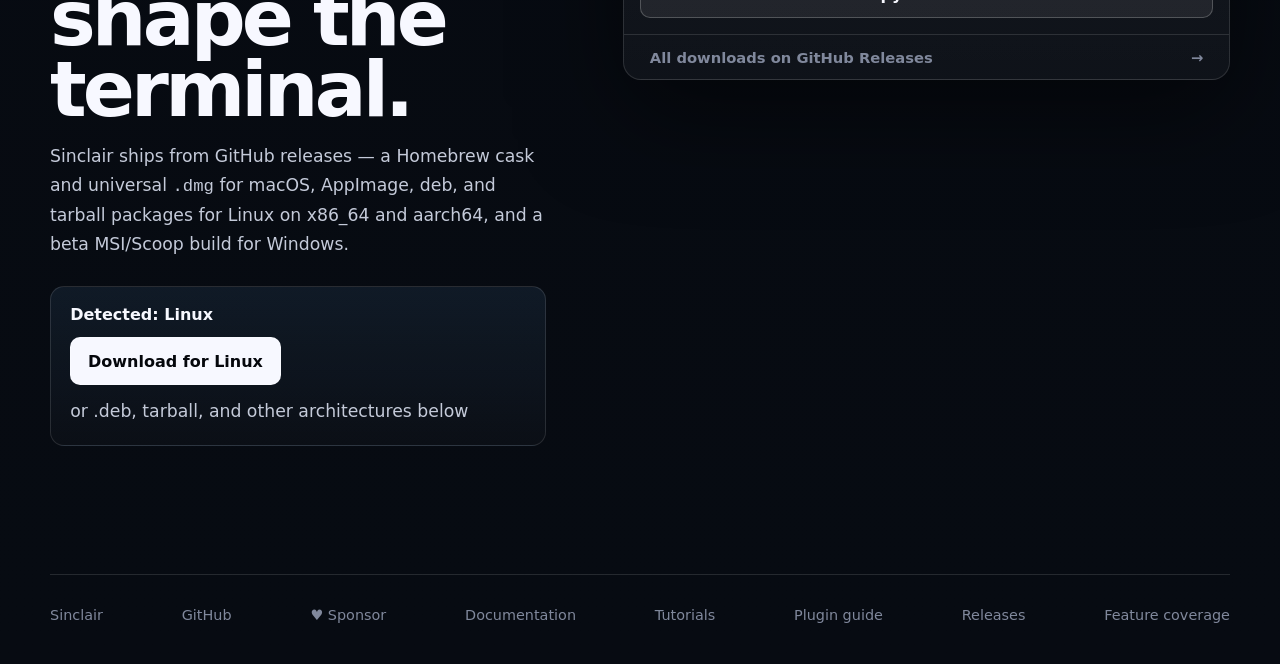
==== commit 250f209c: "Document Attach to Container picker and OS Tabs rename Rewrites the OS-tabs tutorial's attach sectio" ====
--- a/docs/index.html
+++ b/docs/index.html
@@ -280,6 +280,10 @@
             <p>Hint mode opens links by keystroke, copy mode selects with vi keys, and one shortcut grabs the last command's output. Fuzzy pickers for clipboard history, snippets, launch profiles, and emoji.</p>
           </article>
           <article>
+            <h3>A clean machine in a tab</h3>
+            <p>Open a fresh Debian, Ubuntu, Alpine, Fedora, or Arch userland — or any OCI image — as a container-backed tab with ⌘⇧T, disposable by default. Or attach a shell to a container you already have running with ⌘⇧C. It scrolls, themes, and records like any other pane.</p>
+          </article>
+          <article>
             <h3>Guardrails &amp; glance</h3>
             <p>Redact secrets from every copy, fire notifications on regex output triggers, timestamp and annotate lines, and read who's working, blocked, done, or idle across every tab from the Activity panel's status dots.</p>
           </article>
